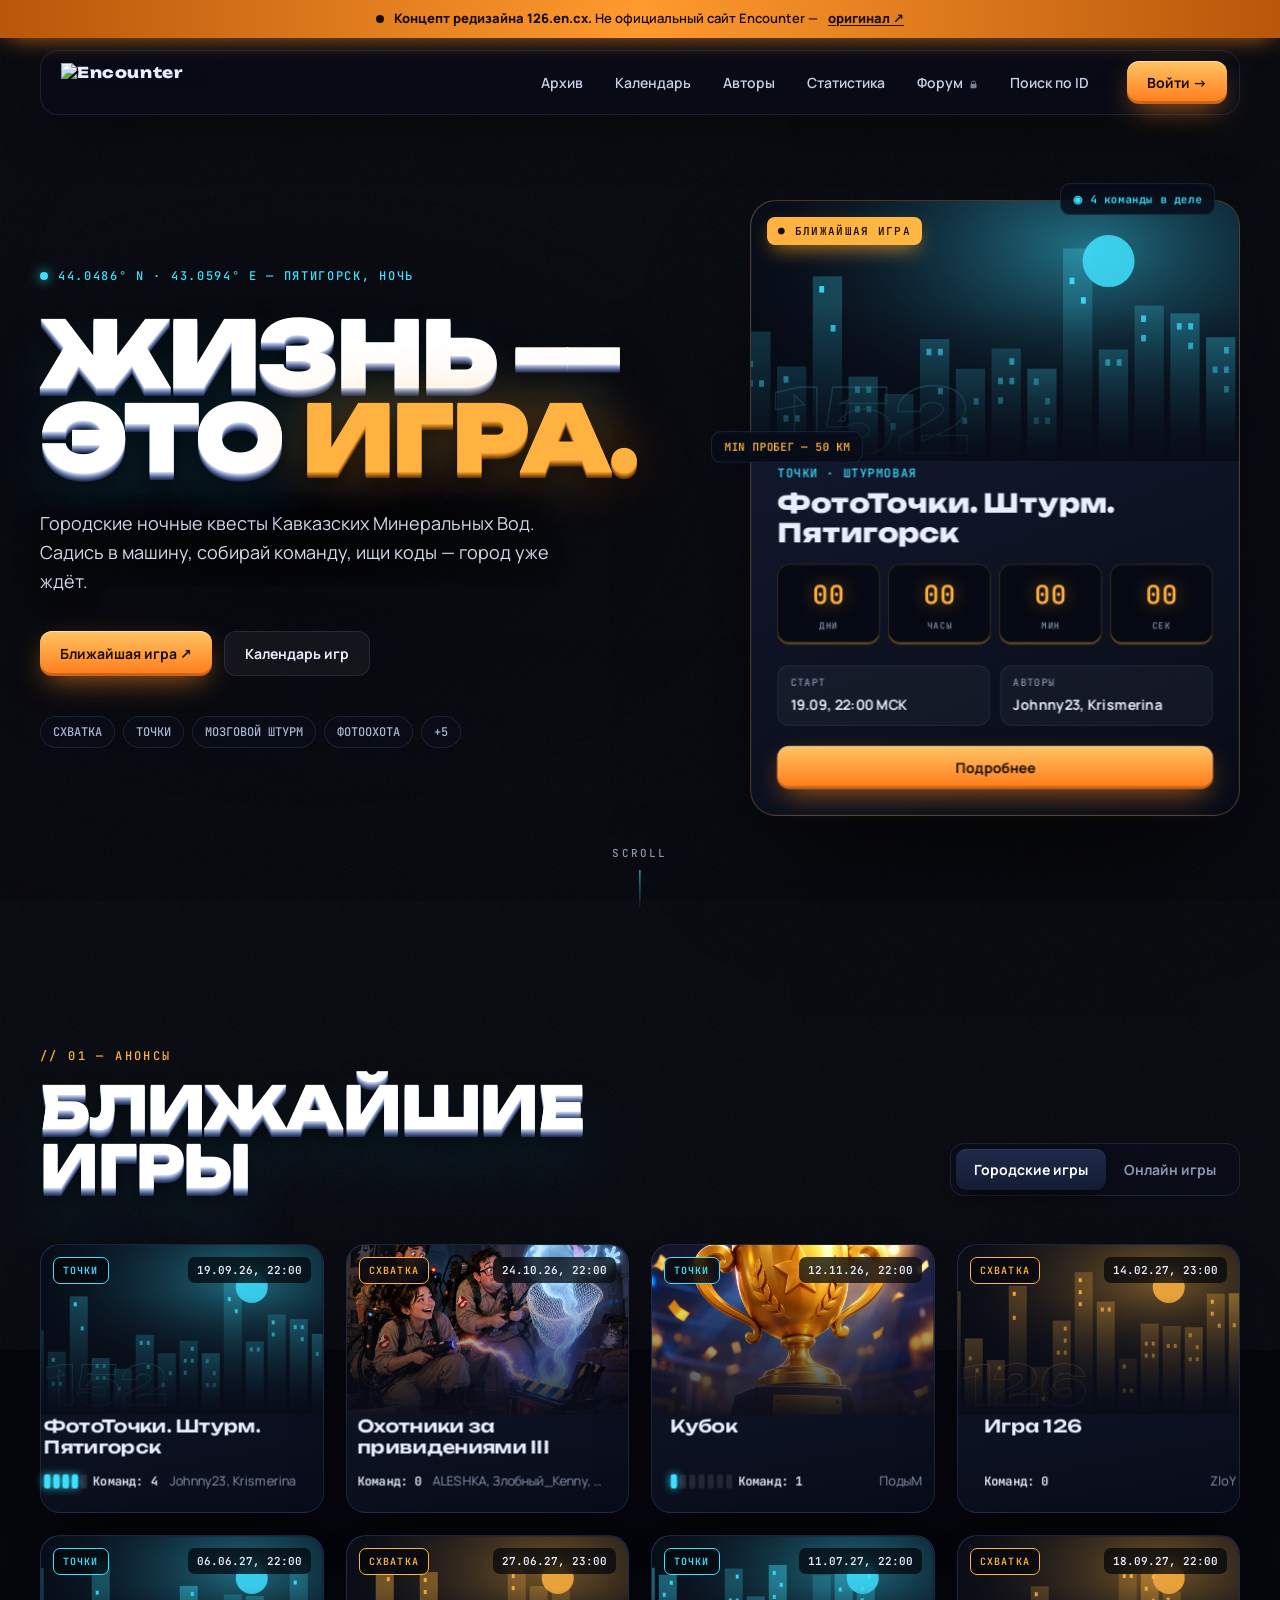
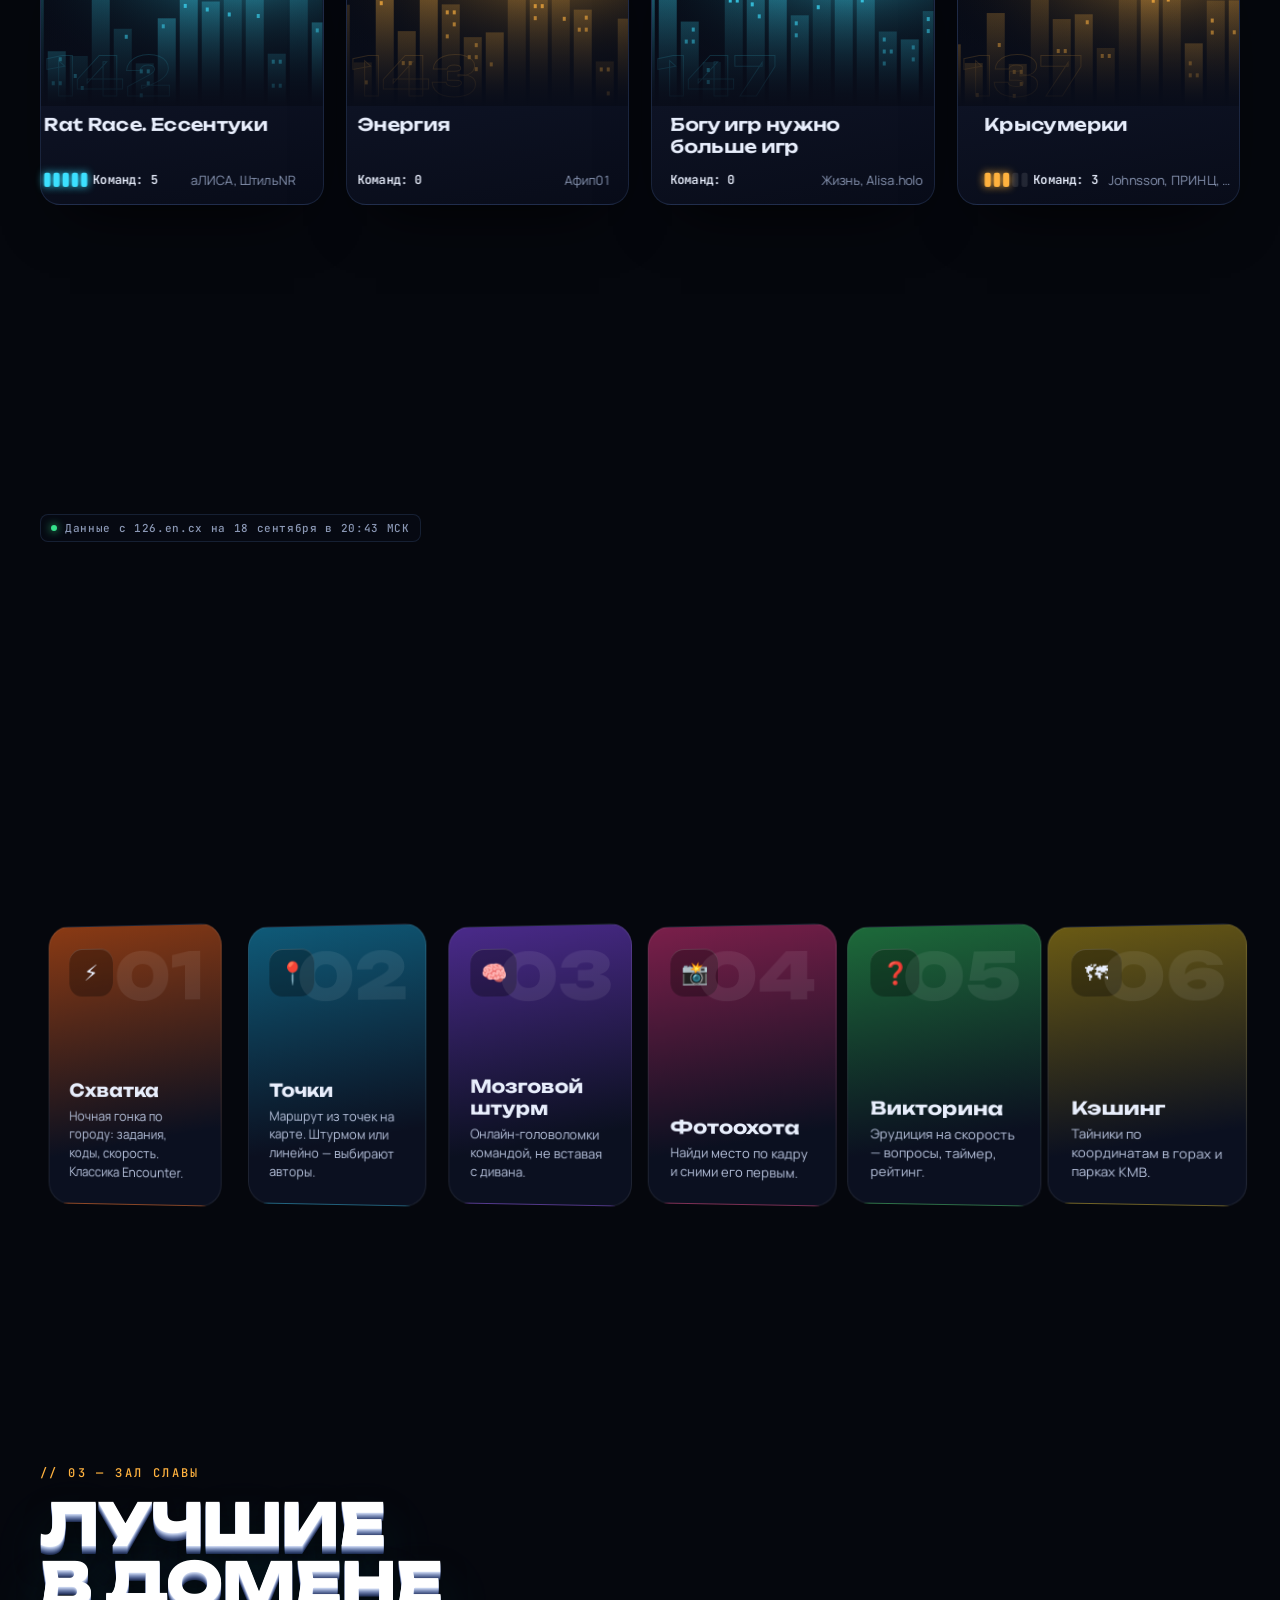
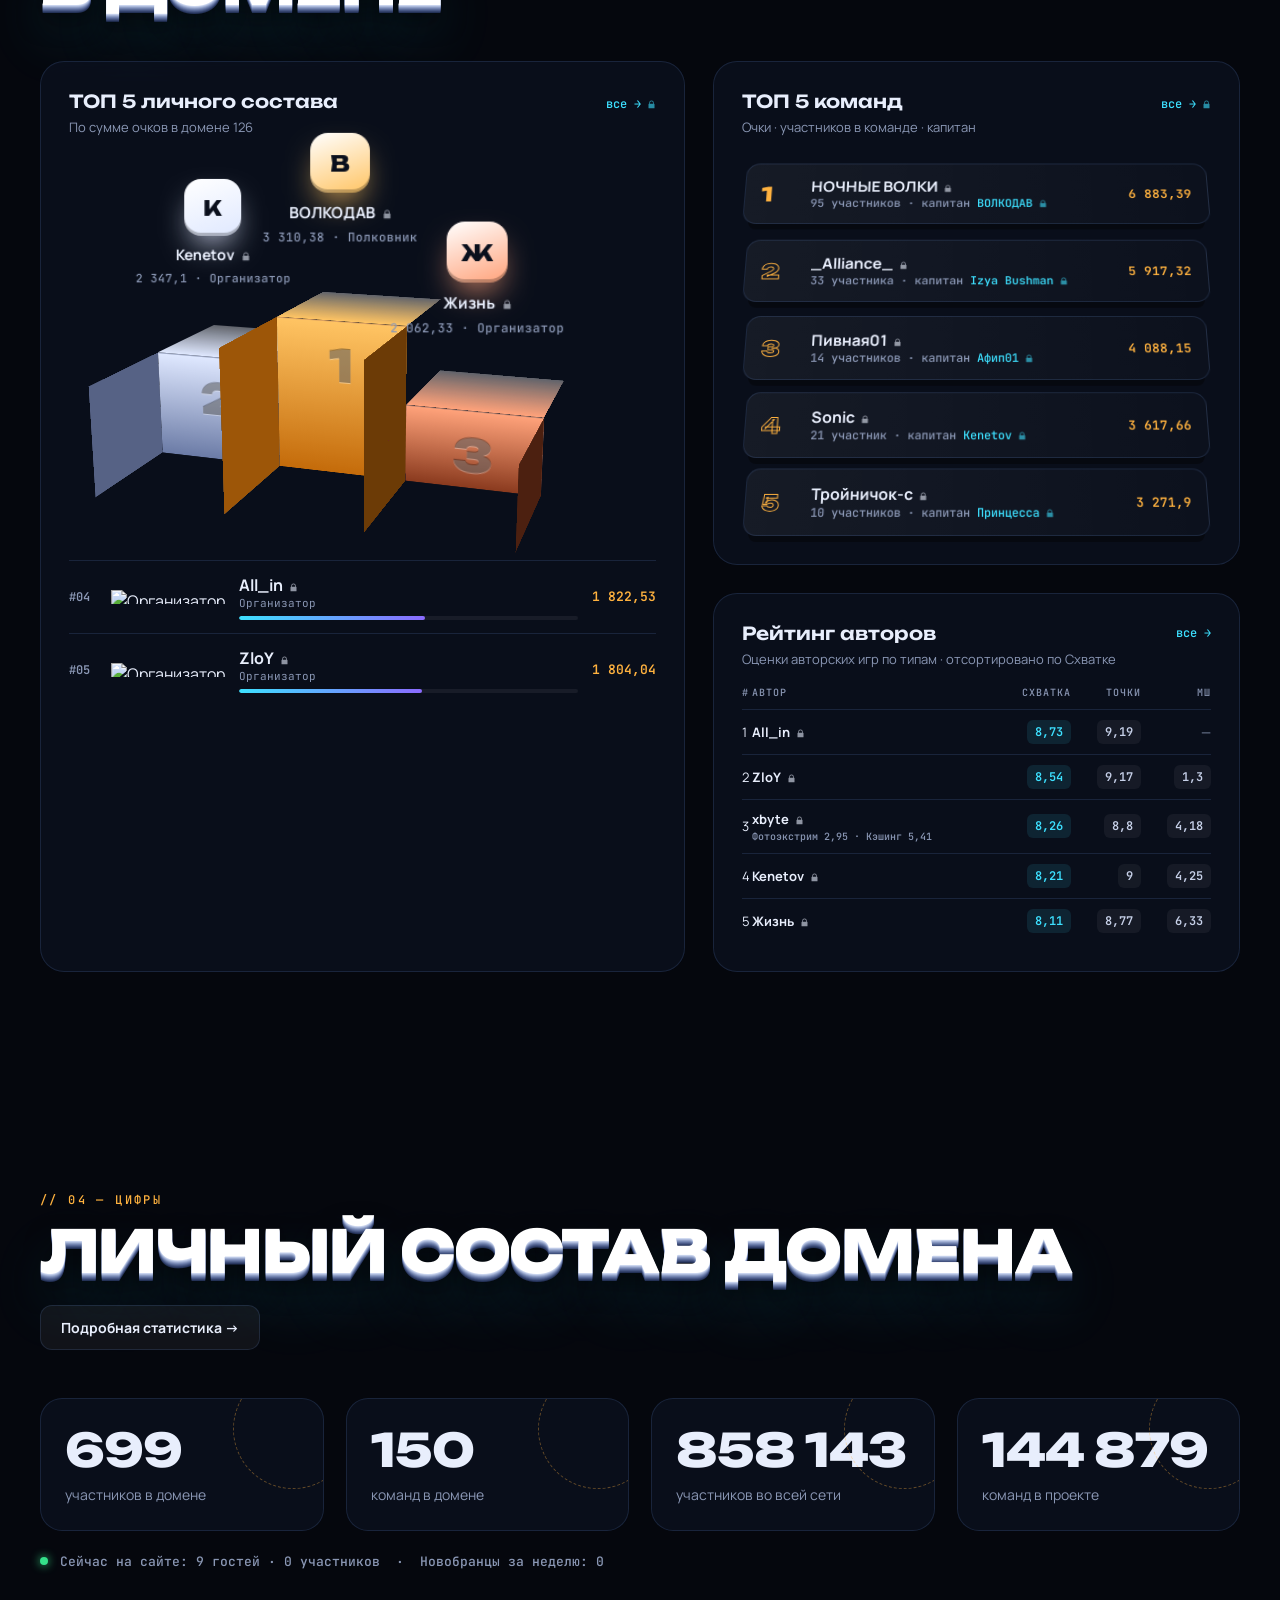
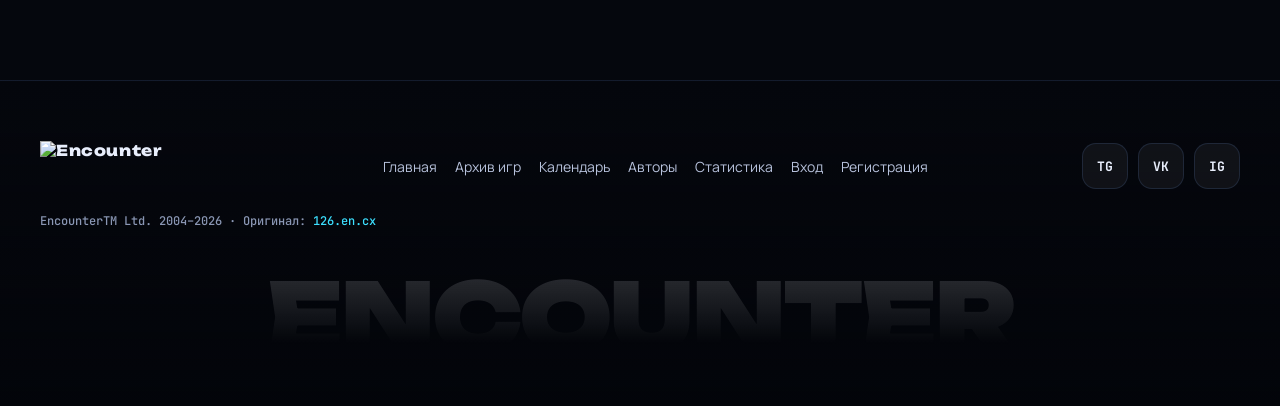
==== index.html @ b550fc5e "Обложка для «Кубок» Co-Authored-By: Claude Opus 5 <noreply@anthropic.com>" ====
<!DOCTYPE html>
<html lang="ru">
<head>
<meta charset="UTF-8">
<meta name="viewport" content="width=device-width, initial-scale=1">
<script>/* свежая версия: если браузер показал устаревшую копию из кэша — перезагрузить новую */(function(V){fetch('version.json?t='+Date.now(),{cache:'no-store'}).then(function(r){return r.json()}).then(function(j){if(j.v&&j.v!==V){var u=new URL(location.href);if(u.searchParams.get('_v')!==j.v){u.searchParams.set('_v',j.v);location.replace(u.href)}}})['catch'](function(){})})('3ff8424-1789804997')</script>
<title>Encounter 126 — КМВ</title>
<link rel="preconnect" href="https://fonts.googleapis.com">
<link rel="preconnect" href="https://fonts.gstatic.com" crossorigin>
<link href="https://fonts.googleapis.com/css2?family=Unbounded:wght@400;600;800;900&family=Manrope:wght@400;500;600;700&family=JetBrains+Mono:wght@400;600&display=swap" rel="stylesheet">
<link rel="stylesheet" href="assets/style.css?v=3ff8424-1789804997">
<link rel="stylesheet" href="assets/pages.css?v=3ff8424-1789804997">
</head>
<body data-page="home">

<main>
  <!-- HERO -->
  <section class="hero">
    <div class="wrap hero-grid">
      <div>
        <div class="coord">44.0486° N · 43.0594° E — ПЯТИГОРСК, НОЧЬ</div>
        <h1><span class="extrude">Жизнь —</span><br><span class="extrude">это</span> <span class="glow">игра.</span></h1>
        <p class="lead">Городские ночные квесты Кавказских Минеральных Вод. Садись в машину, собирай команду, ищи коды — город уже ждёт.</p>
        <div class="hero-cta">
          <a class="btn btn-amber" id="heroPlay" href="#games">Ближайшая игра ↗</a>
          <a class="btn btn-ghost" href="calendar.html">Календарь игр</a>
        </div>
        <div class="chips">
          <span class="chip">СХВАТКА</span><span class="chip">ТОЧКИ</span><span class="chip">МОЗГОВОЙ ШТУРМ</span><span class="chip">ФОТООХОТА</span><span class="chip">+5</span>
        </div>
      </div>
      <div class="stage"><article class="next" id="nextCard"></article></div>
    </div>
    <div class="scroll-hint">SCROLL<i></i></div>
  </section>

  <!-- GAMES -->
  <section id="games">
    <div class="wrap">
      <div class="sec-head rv">
        <div><div class="eyebrow">// 01 — Анонсы</div><h2 class="extrude">Ближайшие<br>игры</h2></div>
        <div class="tabs" id="tabs">
          <button class="on" data-f="city">Городские игры</button>
          <button data-f="online">Онлайн игры</button>
        </div>
      </div>
      <div class="games" id="grid"></div>
      <div id="snapGames"></div>

      <a class="tg rv" href="https://t.me/enkmv">
        <div class="tg-ico"><svg width="26" height="26" viewBox="0 0 24 24" fill="#fff"><path d="M21.9 4.3 18.7 19.4c-.2 1-.9 1.3-1.7.8l-4.8-3.5-2.3 2.2c-.3.3-.5.5-1 .5l.3-4.9 8.9-8c.4-.3-.1-.5-.6-.2l-11 6.9-4.7-1.5c-1-.3-1-1 .2-1.5L20.6 3c.9-.3 1.6.2 1.3 1.3z"/></svg></div>
        <div><h5>Подпишись</h5><p>Следи за анонсами в нашем Telegram-канале · @enkmv</p></div>
        <span class="btn btn-ghost">Подписаться →</span>
      </a>
    </div>
  </section>

  <!-- TYPES -->
  <section style="padding-top:20px">
    <div class="wrap">
      <div class="rv"><div class="eyebrow">// 02 — Форматы</div><h2 class="extrude">Во что играем</h2></div>
      <div class="types rv">
        <a class="type" style="--c:#8a3a14" href="calendar.html?zone=Real"><div class="ic">⚡</div><div class="glyph">01</div><h6>Схватка</h6><p>Ночная гонка по городу: задания, коды, скорость. Классика Encounter.</p></a>
        <a class="type" style="--c:#0f5a78" href="calendar.html?zone=Points"><div class="ic">📍</div><div class="glyph">02</div><h6>Точки</h6><p>Маршрут из точек на карте. Штурмом или линейно — выбирают авторы.</p></a>
        <a class="type" style="--c:#4a2a8a" href="calendar.html?zone=Virtual"><div class="ic">🧠</div><div class="glyph">03</div><h6>Мозговой штурм</h6><p>Онлайн-головоломки командой, не вставая с дивана.</p></a>
        <a class="type" style="--c:#7a1f4a" href="calendar.html?zone=PhotoHunt"><div class="ic">📸</div><div class="glyph">04</div><h6>Фотоохота</h6><p>Найди место по кадру и сними его первым.</p></a>
        <a class="type" style="--c:#1d6a3a" href="calendar.html?zone=Quiz"><div class="ic">❓</div><div class="glyph">05</div><h6>Викторина</h6><p>Эрудиция на скорость — вопросы, таймер, рейтинг.</p></a>
        <a class="type" style="--c:#6a5a14" href="calendar.html?zone=Caching"><div class="ic">🗺</div><div class="glyph">06</div><h6>Кэшинг</h6><p>Тайники по координатам в горах и парках КМВ.</p></a>
      </div>
    </div>
  </section>

  <!-- LEADERS -->
  <section id="leaders">
    <div class="wrap">
      <div class="sec-head rv">
        <div><div class="eyebrow">// 03 — Зал славы</div><h2 class="extrude">Лучшие<br>в домене</h2></div>
      </div>
      <div class="leaders">
        <div class="panel rv">
          <h3>ТОП 5 личного состава <span id="lnkUsers"></span></h3>
          <p class="sub">По сумме очков в домене 126</p>
          <div class="podium-scene" id="podScene"><div class="podium" id="podium"></div></div>
          <ul class="list" id="restPlayers"></ul>
        </div>
        <div style="display:grid;gap:28px;align-content:start">
          <div class="panel rv">
            <h3>ТОП 5 команд <span id="lnkTeams"></span></h3>
            <p class="sub">Очки · участников в команде · капитан</p>
            <div class="teams3d" id="teams"></div>
          </div>
          <div class="panel rv">
            <h3>Рейтинг авторов <a href="authors.html">все →</a></h3>
            <p class="sub">Оценки авторских игр по типам · отсортировано по Схватке</p>
            <table class="authors-t" id="authorsTop"></table>
          </div>
        </div>
      </div>
    </div>
  </section>

  <!-- STATS -->
  <section>
    <div class="wrap">
      <div class="sec-head rv"><div><div class="eyebrow">// 04 — Цифры</div><h2 class="extrude">Личный состав домена</h2></div>
        <a class="btn btn-ghost" href="stats.html">Подробная статистика →</a></div>
      <div class="stats" id="stats"></div>
      <div class="online rv" id="online"></div>
    </div>
  </section>
</main>

<script src="data/home.js?v=3ff8424-1789804997"></script>
<script src="data/games.js?v=3ff8424-1789804997"></script>
<script src="data/authors.js?v=3ff8424-1789804997"></script>
<script src="assets/app.js?v=3ff8424-1789804997"></script>
<script>
const H = window.EN_HOME, G = window.EN_GAMES.games, esc = EN.esc;

/* игры с главной, дополненные данными страницы игры (дата, заявки, обложка) */
const games = H.games.map(g => {
  const d = G[g.id] || {};
  const f = Object.fromEntries((d.fields || []).map(x => [x[0], x[1]]));
  const start = EN.parseEnDate(f['Начало игры']);
  const teamsTxt = f['В игре примут участие'] || f['В игре приняли участие'] || '';
  return Object.assign({}, g, {
    num: d.num, img: d.img, authors: d.authors || [], start,
    teams: (d.accepted || []).length || parseInt(teamsTxt) || 0,
    limit: (f['Играем'] || '').match(/ограничение (\d+)/)?.[1],
    online: g.type === 'Мозговой штурм',
  });
});

/* ---------- ближайшая игра ---------- */
const next = games.find(g => !g.online) || games[0];
const nf = Object.fromEntries((G[next.id]?.fields || []).map(x => [x[0], x[1]]));
document.getElementById('heroPlay').href = `game.html?gid=${next.id}`;
document.getElementById('nextCard').innerHTML = `
  <span class="float-tag ft-1">◉ ${next.teams} ${EN.plural(next.teams, ['команда', 'команды', 'команд'])} в деле</span>
  ${nf['Минимальный пробег'] ? `<span class="float-tag ft-2">MIN ПРОБЕГ — ${esc(nf['Минимальный пробег'])} КМ</span>` : ''}
  <div class="next-img"><span class="badge live">Ближайшая игра</span>${EN.cover(next).replace('loading="lazy"', 'loading="eager" fetchpriority="high"')}</div>
  <div class="next-body">
    <div class="next-type">${esc(next.type)} · ${esc(nf['Последовательность прохождения'] || '')}</div>
    <h3>${esc(next.title)}</h3>
    <div class="countdown" id="cd">${['ДНИ', 'ЧАСЫ', 'МИН', 'СЕК'].map(l => `<div class="cd"><b>00</b><span>${l}</span></div>`).join('')}</div>
    <div class="meta">
      <div><span>Старт</span><b>${next.start ? EN.fmtDate(next.start, { day: '2-digit', month: '2-digit', hour: '2-digit', minute: '2-digit' }) + ' МСК' : ''}</b></div>
      <div><span>Авторы</span><b>${next.authors.map(a => esc(a.name)).join(', ')}</b></div>
    </div>
    <a class="btn btn-amber" href="game.html?gid=${next.id}">Подробнее</a>
  </div>`;
EN.tilt(document.getElementById('nextCard'), 8);
const cdEls = [...document.querySelectorAll('#cd b')];
(function tick() {
  const s = Math.max(0, Math.floor((next.start - Date.now()) / 1000));
  [Math.floor(s / 86400), Math.floor(s % 86400 / 3600), Math.floor(s % 3600 / 60), s % 60]
    .forEach((n, i) => cdEls[i].textContent = String(n).padStart(2, '0'));
  setTimeout(tick, 1000);
})();

/* ---------- сетка анонсов ---------- */
const grid = document.getElementById('grid');
grid.innerHTML = games.map(g => {
  const c = EN.color(g.type), cap = +(g.limit || 5);
  const dots = Array.from({ length: Math.min(cap, 7) }, (_, i) => `<i class="${i < g.teams ? 'f' : ''}"></i>`).join('');
  const date = g.start ? EN.fmtDate(g.start, { day: '2-digit', month: '2-digit', year: '2-digit', hour: '2-digit', minute: '2-digit' }) : '';
  return `<a class="gcard" data-f="${g.online ? 'online' : 'city'}" style="--accent:${c}" href="game.html?gid=${g.id}">
    <div class="thumb"><span class="tag">${esc(g.type)}</span><span class="date">${date}</span>${EN.cover(g)}</div>
    <div class="body"><h4>${esc(g.title)}</h4>
      <div class="row"><span class="teams" title="Команд подано">${g.teams ? `<span class="dots">${dots}</span>` : ''}Команд: ${g.teams}</span>
      <span class="authors">${g.authors.map(a => esc(a.name)).join(', ')}</span></div></div></a>`;
}).join('');
const setTab = f => {
  document.querySelectorAll('#tabs button').forEach(x => x.classList.toggle('on', x.dataset.f === f));
  document.querySelectorAll('.gcard').forEach(c => c.classList.toggle('hide', c.dataset.f !== f));
};
document.getElementById('tabs').addEventListener('click', e => { const b = e.target.closest('button'); if (b) setTab(b.dataset.f); });
setTab('city');
document.querySelectorAll('.gcard').forEach(c => EN.tilt(c, 8, 10));
document.getElementById('snapGames').innerHTML = EN.updated(H.updated);

/* ---------- ТОП игроков: пьедестал + список ---------- */
const P = H.players, lead = parseFloat(P[0].points.replace(/\s/g, '').replace(',', '.'));
const step = (p, cls) => `<div class="step ${cls}"><div class="who">
    <div class="avatar">${esc(p.name[0])}</div><b>${EN.user(p.name, p.id)}</b>
    <span>${esc(p.points)} · ${esc(p.rank || p.rankText || '')}</span></div>
  <div class="face f-left"></div><div class="face f-top"></div><div class="face f-side"></div>
  <div class="face f-front"><span class="num">${p.pos}</span></div></div>`;
document.getElementById('podium').innerHTML = step(P[1], 's2') + step(P[0], 's1') + step(P[2], 's3');
document.getElementById('restPlayers').innerHTML = P.slice(3).map(p => {
  const w = Math.round(parseFloat(p.points.replace(/\s/g, '').replace(',', '.')) / lead * 100);
  return `<li><span class="pos">#${String(p.pos).padStart(2, '0')}</span>
    ${p.rankImg ? `<img src="${p.rankImg}" alt="${esc(p.rank)}" title="${esc(p.rank)}" style="height:14px">` : ''}
    <div class="nm">${EN.user(p.name, p.id)}<small>${esc(p.rank || '')}</small><div class="bar"><i data-w="${w}"></i></div></div>
    <span class="pts">${esc(p.points)}</span></li>`;
}).join('');
document.getElementById('lnkUsers').innerHTML = EN.ext('UserList.aspx', 'все →');
const pod = document.getElementById('podium'), podScene = document.getElementById('podScene');
podScene.addEventListener('pointermove', e => {
  const r = podScene.getBoundingClientRect(), x = (e.clientX - r.left) / r.width - .5;
  pod.style.transform = `rotateX(-14deg) rotateY(${-18 + x * 40}deg)${innerWidth < 760 ? ' scale(.72)' : ''}`;
});
podScene.addEventListener('pointerleave', () => pod.style.transform = '');

/* ---------- ТОП команд ---------- */
document.getElementById('teams').innerHTML = H.teams.map(t => `
  <div class="tslab"><span class="r">${t.pos}</span>
    <div class="nm" style="flex:1;min-width:0"><b>${EN.team(t.name, t.id)}</b>
      <div class="fine">${t.members} ${EN.plural(t.members, ['участник', 'участника', 'участников'])} · капитан ${EN.user(t.captain, t.captainId)}</div></div>
    <span style="font:600 13px var(--mono);color:var(--amber)">${esc(t.points)}</span></div>`).join('');
document.getElementById('lnkTeams').innerHTML = EN.ext('Teams/TeamList.aspx', 'все →');

/* ---------- ТОП-5 авторов ---------- */
const A = window.EN_AUTHORS;
const cell = v => v === '-' ? '<td><span class="na">—</span></td>' : `<td><span class="score dim">${esc(v)}</span></td>`;
document.getElementById('authorsTop').innerHTML =
  '<tr><th>#</th><th>Автор</th><th>Схватка</th><th>Точки</th><th>МШ</th></tr>' +
  A.rows.slice(0, 5).map(r => {
    const extra = r.scores.slice(3).map((v, i) => v !== '-' ? `${EN.byShort(A.heads[i + 3])} ${v}` : '').filter(Boolean).join(' · ');
    return `<tr><td>${r.pos}</td><td><b>${EN.user(r.name, r.id)}</b>${extra ? `<small>${esc(extra)}</small>` : ''}</td>
      <td><span class="score">${esc(r.scores[0])}</span></td>${cell(r.scores[1])}${cell(r.scores[2])}</tr>`;
  }).join('');

/* ---------- цифры ---------- */
const S = H.stats, n = v => +String(v).replace(/\s/g, '');
document.getElementById('stats').innerHTML = [
  [S.domainUsers, 'участников в домене', 8], [S.domainTeams, 'команд в домене', 4],
  [S.projectUsers, 'участников во всей сети', -4], [S.projectTeams, 'команд в проекте', -8],
].map(([v, l, ry]) => `<div class="stat rv" style="--ry:${ry}deg"><div class="ring"></div><b data-n="${n(v)}">0</b><span>${l}</span></div>`).join('');
document.getElementById('online').innerHTML = `<i></i>Сейчас на сайте: ${esc(S.guests)} ${EN.plural(n(S.guests), ['гость', 'гостя', 'гостей'])} · ${esc(S.online)} ${EN.plural(n(S.online), ['участник', 'участника', 'участников'])} &nbsp;·&nbsp; Новобранцы за неделю: ${esc(S.newbies)}`;
</script>
<script type="module" src="assets/scene.js?v=3ff8424-1789804997"></script>
</body>
</html>
---- assets/style.css ----
:root{
  --ink:#05070d;
  --ink-2:#0a0f1c;
  --panel:rgba(14,20,36,.62);
  --line:rgba(120,170,255,.14);
  --text:#e8eefc;
  --muted:#8a97b4;
  --amber:#ffb23f;
  --amber-2:#ff7a1a;
  --cyan:#3de0ff;
  --violet:#8b6bff;
  --pink:#ff4f9a;
  --display:'Unbounded',system-ui,sans-serif;
  --body:'Manrope',system-ui,sans-serif;
  --mono:'JetBrains Mono',ui-monospace,monospace;
}
*{box-sizing:border-box;margin:0;padding:0}
html{scroll-behavior:smooth}
body{background:var(--ink);color:var(--text);font-family:var(--body);overflow-x:hidden;-webkit-font-smoothing:antialiased}
a{color:inherit;text-decoration:none}
img{display:block;max-width:100%}

/* ---------- WebGL layer ---------- */
#scene{position:fixed;inset:0;z-index:0;display:block}
.vignette{position:fixed;inset:0;z-index:1;pointer-events:none;
  background:radial-gradient(120% 90% at 50% 35%,transparent 40%,rgba(3,4,9,.85) 100%)}
.grain{position:fixed;inset:-50%;z-index:2;pointer-events:none;opacity:.07;
  background-image:url("data:image/svg+xml,%3Csvg xmlns='http://www.w3.org/2000/svg' width='160' height='160'%3E%3Cfilter id='n'%3E%3CfeTurbulence type='fractalNoise' baseFrequency='.9' numOctaves='2'/%3E%3C/filter%3E%3Crect width='100%25' height='100%25' filter='url(%23n)'/%3E%3C/svg%3E");
  animation:grain 1s steps(6) infinite}
@keyframes grain{0%{transform:translate(0,0)}33%{transform:translate(-3%,2%)}66%{transform:translate(2%,-3%)}100%{transform:translate(0,0)}}
main,header,footer{position:relative;z-index:3}

/* ---------- Nav ---------- */
.nav{position:fixed;top:16px;left:50%;transform:translateX(-50%);z-index:20;
  width:min(1200px,calc(100% - 32px));display:flex;align-items:center;gap:24px;
  padding:10px 12px 10px 20px;border-radius:18px;
  background:rgba(8,12,24,.55);backdrop-filter:blur(18px) saturate(140%);-webkit-backdrop-filter:blur(18px) saturate(140%);
  border:1px solid var(--line);box-shadow:0 20px 60px -20px rgba(0,0,0,.8)}
.logo{display:flex;align-items:center;gap:10px;font-family:var(--display);font-weight:800;letter-spacing:.04em;font-size:15px}
.logo-cube{width:30px;height:30px;perspective:200px}
.logo-cube i{position:absolute}
.cube{width:30px;height:30px;position:relative;transform-style:preserve-3d;animation:spin 9s linear infinite}
.cube b{position:absolute;inset:0;border:1.5px solid var(--amber);background:rgba(255,178,63,.08);
  display:grid;place-items:center;font:600 9px var(--mono);color:var(--amber)}
.cube b:nth-child(1){transform:translateZ(15px)}
.cube b:nth-child(2){transform:rotateY(90deg) translateZ(15px)}
.cube b:nth-child(3){transform:rotateY(180deg) translateZ(15px)}
.cube b:nth-child(4){transform:rotateY(-90deg) translateZ(15px)}
.cube b:nth-child(5){transform:rotateX(90deg) translateZ(15px)}
.cube b:nth-child(6){transform:rotateX(-90deg) translateZ(15px)}
@keyframes spin{from{transform:rotateX(-22deg) rotateY(0)}to{transform:rotateX(-22deg) rotateY(360deg)}}
.logo small{display:block;font:500 10px var(--mono);color:var(--muted);letter-spacing:.12em}
.nav ul{display:flex;gap:4px;list-style:none;margin-left:auto}
.nav ul a{display:block;padding:9px 14px;border-radius:10px;font-weight:600;font-size:14px;color:#c6d0e8;transition:.2s}
.nav ul a:hover{background:rgba(255,255,255,.06);color:#fff}
.btn{display:inline-flex;align-items:center;gap:10px;padding:12px 20px;border-radius:12px;font-weight:700;font-size:14px;border:0;cursor:pointer;font-family:var(--body);
  transition:transform .2s,box-shadow .2s}
.btn-amber{background:linear-gradient(180deg,#ffc463,var(--amber-2));color:#1a0d00;
  box-shadow:0 1px 0 rgba(255,255,255,.5) inset,0 -3px 0 rgba(0,0,0,.2) inset,0 10px 30px -8px rgba(255,140,30,.7)}
.btn-amber:hover{transform:translateY(-2px);box-shadow:0 1px 0 rgba(255,255,255,.5) inset,0 -3px 0 rgba(0,0,0,.2) inset,0 16px 40px -8px rgba(255,140,30,.9)}
.btn-ghost{background:rgba(255,255,255,.05);color:var(--text);border:1px solid var(--line)}
.btn-ghost:hover{background:rgba(255,255,255,.1);transform:translateY(-2px)}
.burger{display:none}
.locked::after{content:"";display:inline-block;width:9px;height:9px;margin-left:6px;vertical-align:-1px;opacity:.6;background:currentColor;
  -webkit-mask:url("data:image/svg+xml,%3Csvg xmlns='http://www.w3.org/2000/svg' viewBox='0 0 24 24'%3E%3Cpath d='M6 10V7a6 6 0 0 1 12 0v3h1a1 1 0 0 1 1 1v10a1 1 0 0 1-1 1H5a1 1 0 0 1-1-1V11a1 1 0 0 1 1-1zm2 0h8V7a4 4 0 0 0-8 0z'/%3E%3C/svg%3E") center/contain no-repeat;
  mask:url("data:image/svg+xml,%3Csvg xmlns='http://www.w3.org/2000/svg' viewBox='0 0 24 24'%3E%3Cpath d='M6 10V7a6 6 0 0 1 12 0v3h1a1 1 0 0 1 1 1v10a1 1 0 0 1-1 1H5a1 1 0 0 1-1-1V11a1 1 0 0 1 1-1zm2 0h8V7a4 4 0 0 0-8 0z'/%3E%3C/svg%3E") center/contain no-repeat}

/* ---------- Hero ---------- */
.hero{position:relative;min-height:100vh;display:grid;align-items:center;padding:120px 0 80px}
.wrap{width:min(1200px,calc(100% - 32px));margin:0 auto}
.hero-grid{display:grid;grid-template-columns:1.15fr .85fr;gap:48px;align-items:center}
.coord{font:500 12px var(--mono);color:var(--cyan);letter-spacing:.14em;display:flex;align-items:center;gap:10px;margin-bottom:28px}
.coord::before{content:"";width:8px;height:8px;border-radius:50%;background:var(--cyan);box-shadow:0 0 12px var(--cyan);animation:blink 1.6s infinite}
@keyframes blink{50%{opacity:.25}}
h1{font-family:var(--display);font-weight:900;font-size:clamp(44px,7.2vw,104px);line-height:.92;letter-spacing:-.03em;text-transform:uppercase}
.extrude{color:#fff;text-shadow:
  0 1px 0 #c9d4ee,0 2px 0 #aab8da,0 3px 0 #8d9dc4,0 4px 0 #7384b0,0 5px 0 #5c6d9a,0 6px 0 #475784,
  0 7px 0 #34436d,0 8px 0 #243257,0 14px 24px rgba(0,0,0,.6),0 30px 60px rgba(61,224,255,.18)}
.glow{color:var(--amber);text-shadow:
  0 1px 0 #e89a2c,0 2px 0 #d0851f,0 3px 0 #b77016,0 4px 0 #9d5c0f,0 5px 0 #834a0a,0 6px 0 #683806,
  0 12px 22px rgba(0,0,0,.55),0 0 60px rgba(255,160,40,.45)}
.lead{margin-top:28px;max-width:520px;font-size:18px;line-height:1.6;color:#d3dbef;text-shadow:0 2px 12px #05070d,0 0 30px #05070d}
.hero-grid>div:first-child{position:relative}
.hero-grid>div:first-child::before{content:"";position:absolute;inset:-80px -60px -60px -200px;z-index:-1;background:radial-gradient(closest-side,rgba(5,7,13,.8),transparent);pointer-events:none}
.hero-cta{display:flex;gap:12px;margin-top:36px;flex-wrap:wrap}
.chips{display:flex;gap:8px;flex-wrap:wrap;margin-top:40px}
.chip{font:500 12px var(--mono);padding:7px 12px;border-radius:999px;border:1px solid var(--line);color:#a9b6d4;background:rgba(10,15,28,.5);backdrop-filter:blur(6px)}

/* next game — 3D card */
.stage{perspective:1400px}
.next{position:relative;border-radius:26px;transform-style:preserve-3d;transition:transform .15s ease-out;
  background:linear-gradient(160deg,rgba(24,32,58,.9),rgba(8,12,24,.92));
  border:1px solid rgba(255,178,63,.25);
  box-shadow:0 60px 120px -40px rgba(0,0,0,.9),0 0 0 1px rgba(255,255,255,.03) inset}
.next::after{content:"";position:absolute;inset:0;border-radius:inherit;pointer-events:none;
  background:radial-gradient(400px circle at var(--mx,50%) var(--my,0%),rgba(255,255,255,.12),transparent 50%);mix-blend-mode:overlay}
.next-img{position:relative;height:260px;border-radius:25px 25px 0 0;overflow:hidden;transform:translateZ(0);clip-path:inset(0 round 25px 25px 0 0)}
.next-img img{width:100%;height:100%;object-fit:cover;transform:scale(1.08)}
.next-img::after{content:"";position:absolute;inset:0;background:linear-gradient(180deg,transparent 40%,rgba(8,12,24,.95))}
.badge{position:absolute;top:16px;left:16px;z-index:2;font:600 11px var(--mono);letter-spacing:.12em;text-transform:uppercase;
  padding:7px 11px;border-radius:8px;background:var(--amber);color:#1a0d00;box-shadow:0 8px 20px -6px rgba(255,160,40,.8)}
.badge.live::before{content:"● ";animation:blink 1s infinite}
.next-body{padding:4px 26px 26px;transform:translateZ(60px)}
.next-type{font:500 12px var(--mono);color:var(--cyan);letter-spacing:.1em;text-transform:uppercase}
.next h3{font-family:var(--display);font-weight:800;font-size:26px;line-height:1.1;margin:8px 0 18px}
.meta{display:grid;grid-template-columns:1fr 1fr;gap:10px;margin-bottom:20px}
.meta div{padding:10px 12px;border-radius:12px;background:rgba(255,255,255,.04);border:1px solid var(--line)}
.meta span{display:block;font:500 10px var(--mono);color:var(--muted);letter-spacing:.1em;text-transform:uppercase;margin-bottom:4px}
.meta b{font-weight:700;font-size:14px}
.countdown{display:grid;grid-template-columns:repeat(4,1fr);gap:8px;margin-bottom:20px;transform:translateZ(20px)}
.cd{text-align:center;padding:12px 0 10px;border-radius:12px;background:#060a14;border:1px solid rgba(255,178,63,.2);
  box-shadow:0 -2px 0 rgba(255,178,63,.35) inset}
.cd b{display:block;font:600 26px var(--mono);color:var(--amber);text-shadow:0 0 18px rgba(255,160,40,.5)}
.cd span{font:500 9px var(--mono);color:var(--muted);letter-spacing:.14em}
.next .btn{width:100%;justify-content:center}
.float-tag{position:absolute;font:600 11px var(--mono);padding:8px 12px;border-radius:10px;background:rgba(8,12,24,.85);border:1px solid var(--line);backdrop-filter:blur(8px);white-space:nowrap}
.ft-1{top:-18px;right:24px;transform:translateZ(110px);color:var(--cyan)}
.ft-2{top:230px;left:-40px;transform:translateZ(140px);color:var(--amber)}

.scroll-hint{position:absolute;left:50%;bottom:28px;transform:translateX(-50%);font:500 11px var(--mono);color:var(--muted);letter-spacing:.2em;display:flex;flex-direction:column;align-items:center;gap:10px}
.scroll-hint i{width:1px;height:40px;background:linear-gradient(var(--cyan),transparent);animation:drop 2s infinite}
@keyframes drop{0%{transform:scaleY(0);transform-origin:top}50%{transform:scaleY(1);transform-origin:top}51%{transform-origin:bottom}100%{transform:scaleY(0);transform-origin:bottom}}

/* ---------- Sections ---------- */
section{padding:110px 0}
.sec-head{display:flex;align-items:flex-end;justify-content:space-between;gap:24px;margin-bottom:48px;flex-wrap:wrap}
.eyebrow{font:500 12px var(--mono);color:var(--amber);letter-spacing:.2em;text-transform:uppercase;margin-bottom:14px}
h2{font-family:var(--display);font-weight:800;font-size:clamp(32px,4.6vw,60px);line-height:1;letter-spacing:-.02em;text-transform:uppercase}
.tabs{display:flex;padding:5px;border-radius:14px;background:rgba(10,15,28,.7);border:1px solid var(--line);backdrop-filter:blur(10px)}
.tabs button{border:0;background:none;color:var(--muted);font:700 14px var(--body);padding:11px 18px;border-radius:10px;cursor:pointer;transition:.25s}
.tabs button.on{background:linear-gradient(180deg,#1f2a4a,#141c33);color:#fff;box-shadow:0 1px 0 rgba(255,255,255,.08) inset,0 8px 20px -8px rgba(0,0,0,.8)}

/* game cards */
.games{display:grid;grid-template-columns:repeat(4,minmax(0,1fr));gap:22px;perspective:1600px}
.gcard{position:relative;display:flex;flex-direction:column;min-width:0;border-radius:20px;transform-style:preserve-3d;
  transition:transform .2s ease-out,opacity .5s var(--d,0s),translate .5s var(--d,0s);
  background:linear-gradient(170deg,rgba(22,30,54,.88),rgba(9,13,26,.92));border:1px solid var(--line);
  box-shadow:0 30px 60px -30px rgba(0,0,0,.9);opacity:0;translate:0 40px}
.gcard.in{opacity:1;translate:0 0}
.gcard::before{content:"";position:absolute;inset:-1px;border-radius:inherit;padding:1px;pointer-events:none;
  background:linear-gradient(140deg,var(--accent,var(--cyan)),transparent 40%,transparent 60%,var(--accent,var(--cyan)));opacity:0;transition:.3s;
  -webkit-mask:linear-gradient(#000 0 0) content-box,linear-gradient(#000 0 0);-webkit-mask-composite:xor;mask-composite:exclude}
.gcard:hover::before{opacity:1}
.gcard::after{content:"";position:absolute;inset:0;border-radius:inherit;pointer-events:none;opacity:0;transition:opacity .3s;
  background:radial-gradient(300px circle at var(--mx,50%) var(--my,50%),rgba(255,255,255,.1),transparent 50%)}
.gcard:hover::after{opacity:1}
.gcard .thumb{flex:none;height:170px;border-radius:19px 19px 0 0;overflow:hidden;position:relative;transform:translateZ(0);clip-path:inset(0 round 19px 19px 0 0)}
.gcard .thumb img{width:100%;height:100%;object-fit:cover;transition:transform .6s}
.gcard:hover .thumb img{transform:scale(1.08)}
.gcard .thumb::after{content:"";position:absolute;inset:0;background:linear-gradient(180deg,transparent 30%,rgba(9,13,26,.95))}
.gen{position:absolute;inset:0;display:grid;place-items:center;overflow:hidden}
.gen svg{width:100%;height:100%}
.gcard .tag{position:absolute;top:12px;left:12px;z-index:2;font:600 10px var(--mono);letter-spacing:.12em;text-transform:uppercase;padding:6px 9px;border-radius:7px;
  background:rgba(5,7,13,.75);border:1px solid var(--accent);color:var(--accent);backdrop-filter:blur(6px)}
.gcard .date{position:absolute;right:12px;top:12px;z-index:2;font:600 11px var(--mono);padding:6px 9px;border-radius:7px;background:rgba(5,7,13,.75);backdrop-filter:blur(6px)}
.gcard .body{flex:1;display:flex;flex-direction:column;padding:6px 18px 18px;transform:translateZ(40px)}
.gcard h4{font-family:var(--display);font-weight:600;font-size:17px;line-height:1.25;height:2.5em;margin-bottom:14px;
  display:-webkit-box;-webkit-line-clamp:2;-webkit-box-orient:vertical;overflow:hidden;overflow-wrap:anywhere}
.gcard .row{margin-top:auto;display:flex;justify-content:space-between;align-items:center;font-size:12.5px;color:var(--muted);gap:10px;min-width:0}
.gcard .teams{flex:none;display:flex;align-items:center;gap:6px;font:600 12px var(--mono);color:var(--text);white-space:nowrap}
.dots{display:flex;gap:3px}
.dots i{width:6px;height:14px;border-radius:2px;background:rgba(255,255,255,.1)}
.dots i.f{background:var(--accent);box-shadow:0 0 8px var(--accent)}
.authors{flex:1;min-width:0;white-space:nowrap;overflow:hidden;text-overflow:ellipsis;text-align:right}
.hide{display:none!important}

/* tg banner */
.tg{margin-top:28px;display:flex;align-items:center;gap:24px;padding:24px 28px;border-radius:20px;
  background:linear-gradient(100deg,rgba(40,120,255,.2),rgba(61,224,255,.08) 60%,transparent);border:1px solid rgba(61,224,255,.25);position:relative;overflow:hidden}
.tg-ico{width:56px;height:56px;border-radius:16px;display:grid;place-items:center;background:linear-gradient(160deg,#37bbfe,#007dbb);flex-shrink:0;
  box-shadow:0 -3px 0 rgba(0,0,0,.25) inset,0 12px 30px -8px rgba(55,187,254,.7);transform:rotate(-8deg)}
.tg h5{font-family:var(--display);font-size:18px;font-weight:600}
.tg p{color:var(--muted);font-size:14px;margin-top:4px}
.tg .btn{margin-left:auto}

/* ---------- Leaders ---------- */
.leaders{display:grid;grid-template-columns:1.1fr .9fr;gap:28px}
.panel{border-radius:24px;padding:28px;background:var(--panel);border:1px solid var(--line);backdrop-filter:blur(14px)}
.panel h3{font-family:var(--display);font-weight:600;font-size:18px;display:flex;justify-content:space-between;align-items:center;margin-bottom:6px}
.panel h3 a{font:500 12px var(--mono);color:var(--cyan)}
.panel .sub{color:var(--muted);font-size:13px}

.podium-scene{height:400px;padding-bottom:90px;perspective:1100px;display:flex;align-items:flex-end;justify-content:center;margin-top:10px}
.podium{display:flex;align-items:flex-end;gap:0;transform-style:preserve-3d;transform:rotateX(-14deg) rotateY(-18deg);transition:transform .3s ease-out}
.step{position:relative;width:128px;transform-style:preserve-3d}
.step .face{position:absolute;left:0;bottom:0;width:128px}
.step .f-front{height:var(--h);transform:translateZ(64px);
  background:linear-gradient(180deg,var(--c1),var(--c2));display:flex;flex-direction:column;align-items:center;padding-top:14px;
  border-top:1px solid rgba(255,255,255,.35)}
.step .f-top{height:128px;bottom:var(--h);transform-origin:bottom;transform:translateZ(64px) rotateX(90deg);
  background:linear-gradient(180deg,rgba(255,255,255,.35),var(--c1));}
.step .f-side{width:128px;height:var(--h);transform-origin:right;transform:translateZ(64px) rotateY(90deg);background:var(--c2);filter:brightness(.55)}
.step .f-left{width:128px;height:var(--h);transform-origin:left;transform:translateZ(64px) rotateY(-90deg);background:var(--c2);filter:brightness(.8)}
.step{height:var(--h)}
.step .num{font:900 44px var(--display);color:rgba(0,0,0,.35);text-shadow:0 1px 0 rgba(255,255,255,.35)}
.step .who{position:absolute;bottom:calc(var(--h) + 70px);left:50%;transform:translateX(-50%) translateZ(64px) rotateY(18deg) rotateX(14deg);text-align:center;width:170px}
.avatar{width:54px;height:54px;border-radius:16px;margin:0 auto 8px;display:grid;place-items:center;font:800 20px var(--display);color:#0a0f1c;
  box-shadow:0 -3px 0 rgba(0,0,0,.25) inset,0 14px 30px -10px var(--c1);background:linear-gradient(160deg,#fff,var(--c1));animation:bob 3s ease-in-out infinite}
.step:nth-child(1) .avatar{animation-delay:-1s}.step:nth-child(3) .avatar{animation-delay:-2s}
@keyframes bob{50%{transform:translateY(-8px)}}
.who b{display:block;font-weight:700;font-size:14px}
.who span{font:500 11px var(--mono);color:var(--muted)}
.step.s1{--h:150px;--c1:#ffc463;--c2:#c46b0a;z-index:2}
.step.s2{--h:105px;--c1:#dfe8ff;--c2:#6b7ba6}
.step.s3{--h:75px;--c1:#ffa27a;--c2:#8a3a1e}
.list{list-style:none;margin-top:14px}
.list li{display:flex;align-items:center;gap:14px;padding:13px 0;border-top:1px solid var(--line)}
.list .pos{font:600 12px var(--mono);color:var(--muted);width:28px}
.list .nm{font-weight:700;flex:1;min-width:0}
.list .nm small{display:block;font:500 11px var(--mono);color:var(--muted);font-weight:400}
.list .pts{font:600 13px var(--mono);color:var(--amber);text-align:right}
.bar{height:4px;border-radius:2px;background:rgba(255,255,255,.06);margin-top:6px;overflow:hidden}
.bar i{display:block;height:100%;width:0;background:linear-gradient(90deg,var(--cyan),var(--violet));border-radius:inherit;transition:width 1.4s cubic-bezier(.2,.8,.2,1)}

.teams3d{display:flex;flex-direction:column;gap:10px;margin-top:20px;perspective:900px}
.tslab{display:flex;align-items:center;gap:14px;padding:14px 16px;border-radius:14px;background:linear-gradient(90deg,rgba(255,255,255,.05),rgba(255,255,255,.01));
  border:1px solid var(--line);transform:rotateX(18deg) translateZ(0);transform-origin:bottom;transition:transform .35s,background .35s;box-shadow:0 12px 0 -6px rgba(0,0,0,.4)}
.tslab:hover{transform:rotateX(0) translateZ(30px);background:linear-gradient(90deg,rgba(255,178,63,.14),rgba(255,255,255,.02))}
.tslab .r{font:800 22px var(--display);width:36px;color:transparent;-webkit-text-stroke:1px var(--amber)}
.tslab:first-child .r{color:var(--amber);-webkit-text-stroke:0}

.authors-t{width:100%;border-collapse:collapse;margin-top:18px;font-size:13px}
.authors-t th{font:500 10px var(--mono);color:var(--muted);letter-spacing:.1em;text-transform:uppercase;text-align:left;padding:0 0 10px}
.authors-t td{padding:10px 0;border-top:1px solid var(--line)}
.authors-t td:last-child,.authors-t th:last-child{text-align:right}
.authors-t td small{display:block;font:500 10px var(--mono);color:var(--muted);margin-top:2px}
.authors-t td:nth-child(n+3),.authors-t th:nth-child(n+3){text-align:right;padding-left:8px}
.score.dim{background:rgba(255,255,255,.05);color:#c6d0e8}
.na{color:var(--muted)}
.score{display:inline-block;font:600 12px var(--mono);padding:4px 8px;border-radius:6px;background:rgba(61,224,255,.1);color:var(--cyan)}

/* ---------- Stats ---------- */
.stats{display:grid;grid-template-columns:repeat(4,1fr);gap:22px;perspective:1200px}
.stat{position:relative;padding:28px 24px 26px;border-radius:22px;background:var(--panel);border:1px solid var(--line);backdrop-filter:blur(12px);
  transform:rotateY(var(--ry,0deg)) rotateX(6deg);transition:transform .4s;overflow:hidden}
.stat:hover{transform:rotateY(0) rotateX(0) translateZ(20px)}
.stat b{display:block;font:800 clamp(30px,3.6vw,46px) var(--display);letter-spacing:-.02em;line-height:1}
.stat span{display:block;margin-top:12px;color:var(--muted);font-size:14px}
.stat .ring{position:absolute;right:-30px;top:-30px;width:120px;height:120px;border-radius:50%;border:1px dashed rgba(255,178,63,.35);animation:rot 20s linear infinite}
.stat .ring::after{content:"";position:absolute;top:10px;left:50%;width:8px;height:8px;border-radius:50%;background:var(--amber);box-shadow:0 0 12px var(--amber)}
@keyframes rot{to{transform:rotate(360deg)}}
.online{margin-top:22px;display:flex;align-items:center;gap:12px;font:500 13px var(--mono);color:var(--muted)}
.online i{width:8px;height:8px;border-radius:50%;background:#35e08a;box-shadow:0 0 10px #35e08a;animation:blink 1.4s infinite}

/* ---------- Game types ---------- */
.types{display:grid;grid-template-columns:repeat(6,1fr);gap:14px;padding:30px 0 40px;perspective:1000px}

.type{min-width:0;height:280px;border-radius:22px;padding:22px;position:relative;overflow:hidden;
  background:linear-gradient(170deg,var(--c),#0b1020 75%);border:1px solid rgba(255,255,255,.08);transition:transform .4s;display:flex;flex-direction:column;justify-content:flex-end;
  transform:rotateY(-8deg)}
.type:hover{transform:rotateY(0) translateY(-10px) translateZ(20px)}
.type .glyph{position:absolute;top:18px;right:18px;font:900 64px var(--display);color:rgba(255,255,255,.08);line-height:1}
.type .ic{position:absolute;top:22px;left:22px;width:48px;height:48px;border-radius:14px;background:rgba(0,0,0,.3);display:grid;place-items:center;font-size:22px;
  box-shadow:0 1px 0 rgba(255,255,255,.15) inset}
.type h6{font:700 18px var(--display)}
.type p{font-size:13px;color:#b7c2dc;margin-top:6px;line-height:1.45}

/* ---------- Footer ---------- */
footer{padding:60px 0 50px;border-top:1px solid var(--line);background:linear-gradient(180deg,transparent,rgba(3,5,10,.9))}
.foot{display:flex;justify-content:space-between;align-items:center;gap:24px;flex-wrap:wrap}
.socials{display:flex;gap:10px}
.soc{width:46px;height:46px;border-radius:14px;display:grid;place-items:center;background:rgba(255,255,255,.05);border:1px solid var(--line);transition:.25s;font:700 13px var(--mono)}
.soc:hover{transform:translateY(-4px) rotate(-6deg);background:rgba(255,178,63,.15);border-color:var(--amber);color:var(--amber)}
.fine{font:500 12px var(--mono);color:var(--muted)}
footer .wrap{container-type:inline-size}
.big-word{font:900 10vw var(--display);font-size:8cqw;text-transform:uppercase;letter-spacing:-.04em;line-height:.8;margin-top:50px;text-align:center;
  background:linear-gradient(180deg,rgba(255,255,255,.14),transparent 85%);-webkit-background-clip:text;background-clip:text;color:transparent;user-select:none;white-space:nowrap;overflow:hidden}

/* reveal */
.rv{opacity:0;transform:translateY(40px);transition:opacity .9s,transform .9s cubic-bezier(.2,.8,.2,1)}
.rv.in{opacity:1;transform:none}

/* ---------- Responsive ---------- */
@media (max-width:1080px){
  .games{grid-template-columns:repeat(2,1fr)}
  .hero-grid{grid-template-columns:1fr}
  .leaders{grid-template-columns:1fr}
  .stats{grid-template-columns:repeat(2,1fr)}
  .ft-2{left:10px}
  .scroll-hint{display:none}
  .types{grid-template-columns:repeat(3,1fr)}
}
@media (max-width:760px){
  .nav{flex-wrap:wrap}
  .nav ul,.nav>.btn-amber{display:none}
  .nav.open ul{display:flex;flex-direction:column;order:3;width:100%;margin:6px 0 4px;padding-top:8px;border-top:1px solid var(--line)}
  .nav.open ul a{padding:13px 12px;font-size:16px}
  .nav.open>.btn-amber{display:flex;order:4;width:100%;justify-content:center;margin-bottom:4px}
  .burger{display:grid;margin-left:auto;width:42px;height:42px;border-radius:12px;place-items:center;background:rgba(255,255,255,.06);border:1px solid var(--line);color:#fff;font-size:18px}
  .games{grid-template-columns:1fr}
  .types{grid-template-columns:1fr 1fr}
  .type{height:230px;padding:16px}
  .type .glyph{font-size:44px}
  .stats{grid-template-columns:1fr 1fr;gap:12px}
  .stat{padding:20px 16px}
  section{padding:80px 0}
  .tg{flex-wrap:wrap}
  .tg .btn{margin-left:0;width:100%;justify-content:center}
  .podium{transform:rotateX(-12deg) rotateY(-14deg) scale(.72)}
  .podium-scene{height:320px;padding-bottom:60px}
  .float-tag{display:none}
  .hero{padding-top:110px}
  .meta{grid-template-columns:1fr}
}
@media (prefers-reduced-motion:reduce){
  *,*::before,*::after{animation:none!important;transition:none!important}
  .rv,.gcard{opacity:1;transform:none;translate:none}
}
---- assets/pages.css ----
/* =================================================================
   Внутренние страницы (подключается после style.css)
   ================================================================= */
body[data-scene="lite"] .vignette{background:radial-gradient(120% 90% at 50% 20%,rgba(5,7,13,.35) 20%,rgba(3,4,9,.92) 100%)}
.nav ul a.on{background:rgba(255,178,63,.12);color:var(--amber)}
.nav ul a{white-space:nowrap}
@media (max-width:1180px){.nav ul a{padding:9px 10px;font-size:13px}.nav{gap:14px}}
@media (max-width:980px) and (min-width:761px){.nav ul li:nth-child(n+5){display:none}}

.page{padding:140px 0 60px}
.page-head{margin-bottom:40px}
.crumbs{font:500 12px var(--mono);color:var(--muted);letter-spacing:.08em;margin-bottom:18px;display:flex;gap:8px;flex-wrap:wrap}
.crumbs a{color:var(--cyan)}
.crumbs a:hover{text-decoration:underline}
.page-title{font-family:var(--display);font-weight:900;font-size:clamp(34px,6vw,78px);line-height:.95;letter-spacing:-.03em;text-transform:uppercase;overflow-wrap:anywhere}
.page-sub{margin-top:18px;color:#b7c2dc;font-size:17px;line-height:1.6;max-width:720px}
.snap{display:inline-flex;align-items:center;gap:8px;margin-top:18px;font:500 11px var(--mono);color:var(--muted);letter-spacing:.06em;
  padding:6px 10px;border-radius:8px;border:1px solid var(--line);background:rgba(8,12,24,.5)}
.snap::before{content:"";width:6px;height:6px;border-radius:50%;background:#35e08a;box-shadow:0 0 8px #35e08a}
a.link{color:var(--cyan)}
a.link:hover,.desc a:hover,.tbl a:hover,.kv a:hover{text-decoration:underline}

/* фильтры-пилюли */
.filters{display:flex;flex-wrap:wrap;gap:8px;align-items:center}
.pill{border:1px solid var(--line);background:rgba(10,15,28,.6);color:#c6d0e8;font:600 13px var(--body);padding:9px 14px;border-radius:999px;cursor:pointer;
  transition:.2s;display:inline-flex;align-items:center;gap:8px;backdrop-filter:blur(8px)}
.pill:hover{border-color:rgba(255,255,255,.25);color:#fff}
.pill.on{background:var(--pc,var(--amber));border-color:transparent;color:#120a00;box-shadow:0 8px 24px -10px var(--pc,var(--amber))}
.pill .n{font:600 11px var(--mono);opacity:.75}
.toolbar{display:flex;flex-direction:column;gap:14px;padding:18px;border-radius:20px;background:var(--panel);border:1px solid var(--line);backdrop-filter:blur(14px);margin-bottom:26px}
.toolbar .row{display:flex;flex-wrap:wrap;gap:10px;align-items:center;justify-content:space-between}
.lbl{font:500 11px var(--mono);color:var(--muted);letter-spacing:.12em;text-transform:uppercase;margin-right:4px}
.select,.input{appearance:none;-webkit-appearance:none;background-color:rgba(5,8,16,.8);border:1px solid var(--line);color:var(--text);font:600 13px var(--body);padding:10px 14px;border-radius:12px;min-width:180px}
.select{padding-right:34px;background-image:linear-gradient(45deg,transparent 50%,var(--muted) 50%),linear-gradient(135deg,var(--muted) 50%,transparent 50%);
  background-position:calc(100% - 18px) 50%,calc(100% - 13px) 50%;background-size:5px 5px;background-repeat:no-repeat}
.select option{background:#0a0f1c}
.input:focus,.select:focus{outline:2px solid rgba(61,224,255,.4);outline-offset:1px}

/* таблицы */
.tbl-wrap{border-radius:22px;background:var(--panel);border:1px solid var(--line);backdrop-filter:blur(14px);overflow:auto}
.tbl{width:100%;border-collapse:collapse;font-size:14px;min-width:640px}
.tbl th{position:sticky;top:0;background:rgba(10,14,26,.96);font:500 10.5px var(--mono);color:var(--muted);letter-spacing:.1em;text-transform:uppercase;text-align:left;padding:14px 16px;white-space:nowrap;z-index:1}
.tbl td{padding:13px 16px;border-top:1px solid var(--line);vertical-align:middle}
.tbl tr:hover td{background:rgba(255,255,255,.025)}
.tbl .mono{font:600 12.5px var(--mono)}
.tbl .r{text-align:right}
.tbl .c{text-align:center}
.tbl .muted{color:var(--muted)}
.tbl a{color:#dfe7fb}
.tbl .t-title{font-weight:700;color:#fff}
.tbl .gold{color:var(--amber)}
.tag-t{display:inline-block;font:600 10px var(--mono);letter-spacing:.1em;padding:4px 7px;border-radius:6px;border:1px solid var(--tc);color:var(--tc);white-space:nowrap}
.here{display:inline-block;font:600 10px var(--mono);padding:3px 6px;border-radius:5px;background:var(--amber);color:#1a0d00;margin-left:6px;vertical-align:1px}
.empty{padding:60px 20px;text-align:center;color:var(--muted)}
.empty b{display:block;font:700 20px var(--display);color:#fff;margin-bottom:8px}

/* пагинация */
.pager{display:flex;flex-wrap:wrap;gap:6px;justify-content:center;margin-top:28px}
.pager a,.pager span{min-width:42px;height:42px;padding:0 12px;display:grid;place-items:center;border-radius:12px;border:1px solid var(--line);background:rgba(10,15,28,.6);font:600 13px var(--mono)}
.pager a:hover{border-color:var(--amber);color:var(--amber)}
.pager .on{background:var(--amber);color:#1a0d00;border-color:transparent}
.pager .dots{border:0;background:none;min-width:20px}

/* архив: карточки-плиты */
.arch{display:grid;grid-template-columns:repeat(2,1fr);gap:20px;perspective:1600px}
.acard{display:grid;grid-template-columns:200px 1fr;border-radius:22px;overflow:hidden;background:linear-gradient(170deg,rgba(22,30,54,.88),rgba(9,13,26,.92));
  border:1px solid var(--line);transform-style:preserve-3d;transition:transform .2s ease-out;position:relative}
.acard .thumb{position:relative;min-height:100%;overflow:hidden}
.acard .thumb img,.acard .thumb .gen{width:100%;height:100%;object-fit:cover;position:absolute;inset:0}
.acard .thumb::after{content:"";position:absolute;inset:0;background:linear-gradient(90deg,transparent 40%,rgba(9,13,26,.95))}
.acard .body{padding:20px 22px;display:flex;flex-direction:column;gap:12px;min-width:0}
.acard h4{font:600 18px/1.2 var(--display)}
.acard .top{display:flex;gap:8px;align-items:center;flex-wrap:wrap;font:500 12px var(--mono);color:var(--muted)}
.win{display:flex;align-items:center;gap:10px;padding:10px 12px;border-radius:12px;background:rgba(255,178,63,.08);border:1px solid rgba(255,178,63,.2)}
.win .cup{font-size:18px}
.win small{display:block;font:500 10px var(--mono);color:var(--muted);letter-spacing:.1em;text-transform:uppercase}
.win b{font-weight:700}
.nums{display:grid;grid-template-columns:repeat(4,1fr);gap:8px}
.nums div{padding:8px 10px;border-radius:10px;background:rgba(255,255,255,.035);border:1px solid var(--line);min-width:0}
.nums span{display:block;font:500 9.5px var(--mono);color:var(--muted);letter-spacing:.06em;text-transform:uppercase}
.nums b{font:600 14px var(--mono)}
.acard .by{font-size:13px;color:var(--muted)}
.acard .by a{color:#c6d0e8}

/* страница игры */
.g-hero{display:grid;grid-template-columns:1.1fr .9fr;gap:36px;align-items:start}
.g-cover{border-radius:26px;overflow:hidden;position:relative;border:1px solid var(--line);box-shadow:0 60px 120px -40px rgba(0,0,0,.9);transform-style:preserve-3d;transition:transform .15s ease-out;aspect-ratio:4/3;background:#070b16}
.g-cover img,.g-cover .gen{position:absolute;inset:0;width:100%;height:100%;object-fit:cover}
.g-cover::after{content:"";position:absolute;inset:0;background:radial-gradient(400px circle at var(--mx,50%) var(--my,0%),rgba(255,255,255,.12),transparent 50%);mix-blend-mode:overlay;pointer-events:none}
.g-side{display:flex;flex-direction:column;gap:18px}
.status{display:inline-flex;align-items:center;gap:8px;font:600 11px var(--mono);letter-spacing:.12em;text-transform:uppercase;padding:7px 11px;border-radius:8px;width:max-content}
.status.soon{background:var(--amber);color:#1a0d00}
.status.live{background:#35e08a;color:#02140a}
.status.done{background:rgba(255,255,255,.08);color:#c6d0e8;border:1px solid var(--line)}
.kv{display:grid;grid-template-columns:minmax(120px,42%) 1fr;border-radius:20px;background:var(--panel);border:1px solid var(--line);backdrop-filter:blur(14px);overflow:hidden}
.kv dt,.kv dd{padding:11px 16px;border-top:1px solid var(--line);font-size:14px}
.kv dt{color:var(--muted);font-size:13px}
.kv dd{font-weight:600}
.kv dt:first-of-type,.kv dd:first-of-type{border-top:0}
.kv dd a{color:var(--cyan)}
.actions{display:flex;gap:10px;flex-wrap:wrap}
.actions .btn{flex:1;justify-content:center;min-width:160px}
.chips-l{display:flex;flex-wrap:wrap;gap:8px}
.chips-l a,.chips-l span{padding:8px 12px;border-radius:10px;background:rgba(255,255,255,.04);border:1px solid var(--line);font-weight:600;font-size:13px}
.chips-l a:hover{border-color:var(--cyan);color:var(--cyan)}
.blk{margin-top:44px}
.blk>h3{font:800 clamp(22px,3vw,32px) var(--display);text-transform:uppercase;margin-bottom:18px}

.gtabs{display:grid;grid-template-columns:230px 1fr;border-radius:24px;background:var(--panel);border:1px solid var(--line);backdrop-filter:blur(14px);overflow:hidden}
.gtabs nav{display:flex;flex-direction:column;border-right:1px solid var(--line);padding:18px 0}
.gtabs nav button{display:flex;align-items:center;gap:12px;background:none;border:0;color:#c6d0e8;font:600 15px var(--body);padding:14px 24px;cursor:pointer;text-align:left;position:relative;transition:.2s}
.gtabs nav button img{width:22px;height:22px}
.gtabs nav button::after{content:"";position:absolute;right:-1px;top:0;bottom:0;width:2px;background:var(--amber);opacity:0;transition:.2s}
.gtabs nav button:hover{background:rgba(255,255,255,.03)}
.gtabs nav button.on{background:rgba(255,178,63,.08);color:#fff}
.gtabs nav button.on::after{opacity:1}
.gtabs .pane{padding:28px 34px;display:none;min-width:0}
.gtabs .pane.on{display:block;animation:fadeUp .4s}
.solo{padding:28px 34px;border-radius:24px;background:var(--panel);border:1px solid var(--line);backdrop-filter:blur(14px)}
@keyframes fadeUp{from{opacity:0;transform:translateY(10px)}}
.desc{font-size:16px;line-height:1.65;color:#d3dbef;overflow-wrap:anywhere}
.desc p{margin:0 0 12px}
.desc ul,.desc ol{margin:6px 0 16px 20px}
.desc li{margin:4px 0}
.desc li::marker{color:var(--amber)}
.desc strong,.desc b{color:#fff}
.desc h1,.desc h2,.desc h3,.desc h4{font:700 20px/1.3 var(--display);margin:18px 0 10px;color:var(--amber)}
.desc img{max-width:100%;height:auto;border-radius:14px;margin:10px 0;display:inline-block}
.desc a img{display:inline;width:22px;height:22px;margin:0 6px -5px 0;border-radius:4px}
.desc a{color:var(--cyan)}
.desc table{border-collapse:collapse;margin:10px 0}
.desc td,.desc th{border:1px solid var(--line);padding:6px 10px}

.top10 .place{font:800 18px var(--display);color:transparent;-webkit-text-stroke:1px var(--amber)}
.top10 tr:nth-child(2) .place{color:var(--amber);-webkit-text-stroke:0}

/* авторы */
.aut-grid{display:grid;grid-template-columns:repeat(3,1fr);gap:16px;margin-bottom:30px;perspective:1200px}
.acard3{padding:22px;border-radius:22px;background:var(--panel);border:1px solid var(--line);backdrop-filter:blur(14px);position:relative;overflow:hidden;transition:transform .3s}
.acard3:hover{transform:translateY(-6px) rotateX(4deg)}
.acard3 .big{position:absolute;right:14px;top:6px;font:900 72px var(--display);color:transparent;-webkit-text-stroke:1px rgba(255,178,63,.35)}
.acard3 h4{font:700 20px var(--display);margin:34px 0 14px}
.acard3 .row{display:flex;justify-content:space-between;align-items:center;font-size:13px;color:var(--muted);margin-top:8px}
.sc{display:inline-flex;min-width:46px;justify-content:center;font:600 12px var(--mono);padding:5px 8px;border-radius:7px;background:rgba(255,255,255,.04);color:#c6d0e8}
.sc.hi{background:rgba(61,224,255,.12);color:var(--cyan)}
.sc.top{background:rgba(255,178,63,.16);color:var(--amber)}
.sc.na{background:none;color:#3c4760}
.hbar{height:6px;border-radius:3px;background:rgba(255,255,255,.06);overflow:hidden;margin-top:6px}
.hbar i{display:block;height:100%;background:var(--tc,var(--cyan));border-radius:inherit}
th.sort{cursor:pointer;user-select:none}
th.sort:hover{color:#fff}
th.sort.on{color:var(--amber)}
th.sort.on::after{content:" ▼"}

/* статистика */
.sgrid{display:grid;grid-template-columns:repeat(3,1fr);gap:20px}
.sgrid .stat{transform:none}
.sgrid .stat small{display:block;margin-top:6px;font:500 12px var(--mono);color:var(--muted)}
.feed{list-style:none}
.feed li{display:grid;grid-template-columns:auto 1fr auto;gap:14px;align-items:center;padding:12px 0;border-top:1px solid var(--line)}
.feed .ava{width:36px;height:36px;border-radius:11px;display:grid;place-items:center;font:800 14px var(--display);color:#0a0f1c;background:linear-gradient(160deg,#fff,var(--cyan))}
.feed .ava.me{background:linear-gradient(160deg,#fff,var(--amber))}
.feed b{display:block;overflow-wrap:anywhere}
.feed small{font:500 11px var(--mono);color:var(--muted)}

/* вход / регистрация */
.auth{min-height:100vh;display:grid;place-items:center;padding:130px 16px 60px}
.auth-card{width:min(480px,100%);padding:34px;border-radius:28px;background:linear-gradient(160deg,rgba(24,32,58,.92),rgba(8,12,24,.95));border:1px solid rgba(255,178,63,.22);
  box-shadow:0 60px 120px -40px rgba(0,0,0,.9);transform-style:preserve-3d;transition:transform .15s ease-out;position:relative}
.auth-card::after{content:"";position:absolute;inset:0;border-radius:inherit;pointer-events:none;background:radial-gradient(420px circle at var(--mx,50%) var(--my,0%),rgba(255,255,255,.1),transparent 50%)}
.auth-card>*{position:relative;z-index:1}
.auth-card h1{font:900 32px/1 var(--display);text-transform:uppercase;margin-bottom:8px}
.auth-card .page-sub{font-size:14px;margin:0 0 24px}
.steps{list-style:none;counter-reset:s;margin:0 0 22px}
.steps li{counter-increment:s;display:grid;grid-template-columns:34px 1fr;gap:12px;align-items:start;padding:10px 0;border-top:1px solid var(--line);font-size:14px;line-height:1.5;color:#c6d0e8}
.steps li::before{content:counter(s);width:28px;height:28px;border-radius:9px;display:grid;place-items:center;font:700 13px var(--mono);background:rgba(255,178,63,.14);color:var(--amber)}
.steps b{color:#fff}
.seg{display:grid;grid-template-columns:1fr 1fr;padding:4px;border-radius:12px;background:rgba(5,8,16,.8);border:1px solid var(--line);margin-bottom:16px}
.seg label{text-align:center;padding:9px;border-radius:9px;font-weight:700;font-size:13px;cursor:pointer;color:var(--muted)}
.seg input{position:absolute;opacity:0;pointer-events:none}
.seg input:checked+label{background:linear-gradient(180deg,#1f2a4a,#141c33);color:#fff}
.seg input:focus-visible+label{outline:2px solid var(--cyan)}
.auth-card .btn{width:100%;justify-content:center}
.or{display:flex;align-items:center;gap:12px;margin:16px 0;font:500 11px var(--mono);color:var(--muted)}
.or::before,.or::after{content:"";flex:1;height:1px;background:var(--line)}
.btn-vk{background:#0077ff;color:#fff;box-shadow:0 10px 30px -10px rgba(0,119,255,.8)}
.btn-vk:hover{transform:translateY(-2px)}
.auth-links{display:flex;justify-content:space-between;gap:10px;margin-top:20px;font-size:14px;flex-wrap:wrap}
.auth-links a{color:var(--cyan)}
.note{margin-top:20px;padding:12px 14px;border-radius:12px;background:rgba(61,224,255,.06);border:1px solid rgba(61,224,255,.2);font-size:12.5px;line-height:1.5;color:#b7c2dc}
.note b{color:#fff}
.legal{font-size:12px;color:var(--muted);line-height:1.5;margin-top:16px}
.legal a{color:#c6d0e8;text-decoration:underline}

.foot-links{display:flex;flex-wrap:wrap;gap:6px 18px;font-size:14px;color:#b7c2dc}
.foot-links a:hover{color:var(--amber)}
.fine a{color:var(--cyan)}

@media (max-width:1080px){
  .g-hero{grid-template-columns:1fr}
  .arch{grid-template-columns:1fr}
  .aut-grid{grid-template-columns:1fr 1fr}
  .sgrid{grid-template-columns:1fr 1fr}
}
@media (max-width:760px){
  .page{padding-top:110px}
  .acard{grid-template-columns:1fr}
  .acard .thumb{height:150px}
  .acard .thumb::after{background:linear-gradient(180deg,transparent 40%,rgba(9,13,26,.95))}
  .nums{grid-template-columns:repeat(2,1fr)}
  .gtabs{grid-template-columns:1fr}
  .gtabs nav{flex-direction:row;overflow-x:auto;border-right:0;border-bottom:1px solid var(--line);padding:0}
  .gtabs nav button{white-space:nowrap;padding:14px 18px}
  .gtabs nav button::after{top:auto;left:0;right:0;bottom:-1px;width:auto;height:2px}
  .gtabs .pane,.solo{padding:22px 18px}
  .aut-grid{grid-template-columns:1fr}
  .sgrid{grid-template-columns:1fr}
  .kv{grid-template-columns:1fr}
  .kv dt{padding-bottom:0}
  .kv dd{border-top:0;padding-top:4px}
  .toolbar .row{flex-direction:column;align-items:stretch}
  .select{width:100%}
  .auth-card{padding:26px 20px}
}
.muted{color:var(--muted)}
.logo-img{display:block;width:auto;max-width:100%;image-rendering:auto}
@media (max-width:760px){.nav .logo-img{height:34px!important}}

/* «(?)» и окно справки */
.help-q{width:26px;height:26px;border-radius:50%;display:inline-grid;place-items:center;border:1px solid var(--amber);background:rgba(255,178,63,.1);
  color:var(--amber);font:700 13px var(--mono);cursor:pointer;transition:.2s;padding:0}
.help-q:hover,.help-q:focus-visible{background:var(--amber);color:#1a0d00;box-shadow:0 0 18px rgba(255,178,63,.6);outline:none}
.modal{position:fixed;inset:0;z-index:50;display:grid;place-items:center;padding:16px;background:rgba(3,5,10,.6);backdrop-filter:blur(8px);
  opacity:0;transition:opacity .2s;perspective:1200px}
.modal.on{opacity:1}
.modal[hidden]{display:none}
.modal-card{width:min(620px,100%);max-height:min(80vh,720px);display:flex;flex-direction:column;border-radius:26px;
  background:linear-gradient(160deg,rgba(24,32,58,.97),rgba(8,12,24,.98));border:1px solid rgba(255,178,63,.25);
  box-shadow:0 60px 120px -30px rgba(0,0,0,.95);transform:rotateX(8deg) translateY(20px) scale(.97);transition:transform .25s cubic-bezier(.2,.8,.2,1)}
.modal.on .modal-card{transform:none}
.modal-head{display:flex;align-items:center;gap:12px;padding:22px 24px 14px;border-bottom:1px solid var(--line)}
.modal-head h2{font:800 24px var(--display);text-transform:uppercase;flex:1}
.modal-x{width:38px;height:38px;border-radius:12px;border:1px solid var(--line);background:rgba(255,255,255,.05);color:#fff;font-size:15px;cursor:pointer}
.modal-x:hover{border-color:var(--amber);color:var(--amber)}
.modal-body{padding:20px 24px;overflow:auto}
.modal-foot{display:flex;align-items:center;justify-content:space-between;gap:12px;padding:14px 24px 20px;border-top:1px solid var(--line);flex-wrap:wrap}
@media (max-width:760px){.modal-head h2{font-size:19px}.modal-foot .btn{width:100%;justify-content:center}}

/* плашка «концепт» */
:root{--bar-h:38px}
body{padding-top:var(--bar-h)}
.concept-bar{position:fixed;top:0;left:0;right:0;z-index:30;height:var(--bar-h);display:flex;align-items:center;justify-content:center;gap:10px;padding:0 16px;
  background:linear-gradient(90deg,#b8560a,#ff9a2e 50%,#b8560a);color:#1a0d00;font:600 13px/1.2 var(--body);text-align:center;
  box-shadow:0 6px 24px -8px rgba(255,140,30,.8);white-space:nowrap;overflow:hidden}
.concept-bar b{font-weight:800}
.concept-bar a{color:#1a0d00;font-weight:800;text-decoration:underline;text-underline-offset:2px}
.cb-dot{width:8px;height:8px;border-radius:50%;background:#1a0d00;flex:none;animation:blink 1.6s infinite}
.cb-short{display:none}
.nav{top:calc(var(--bar-h) + 12px)}
@media (max-width:760px){
  :root{--bar-h:34px}
  .concept-bar{font-size:11.5px;gap:5px;padding:0 8px}
  .cb-dot{display:none}
  .cb-long{display:none}.cb-short{display:inline}
}
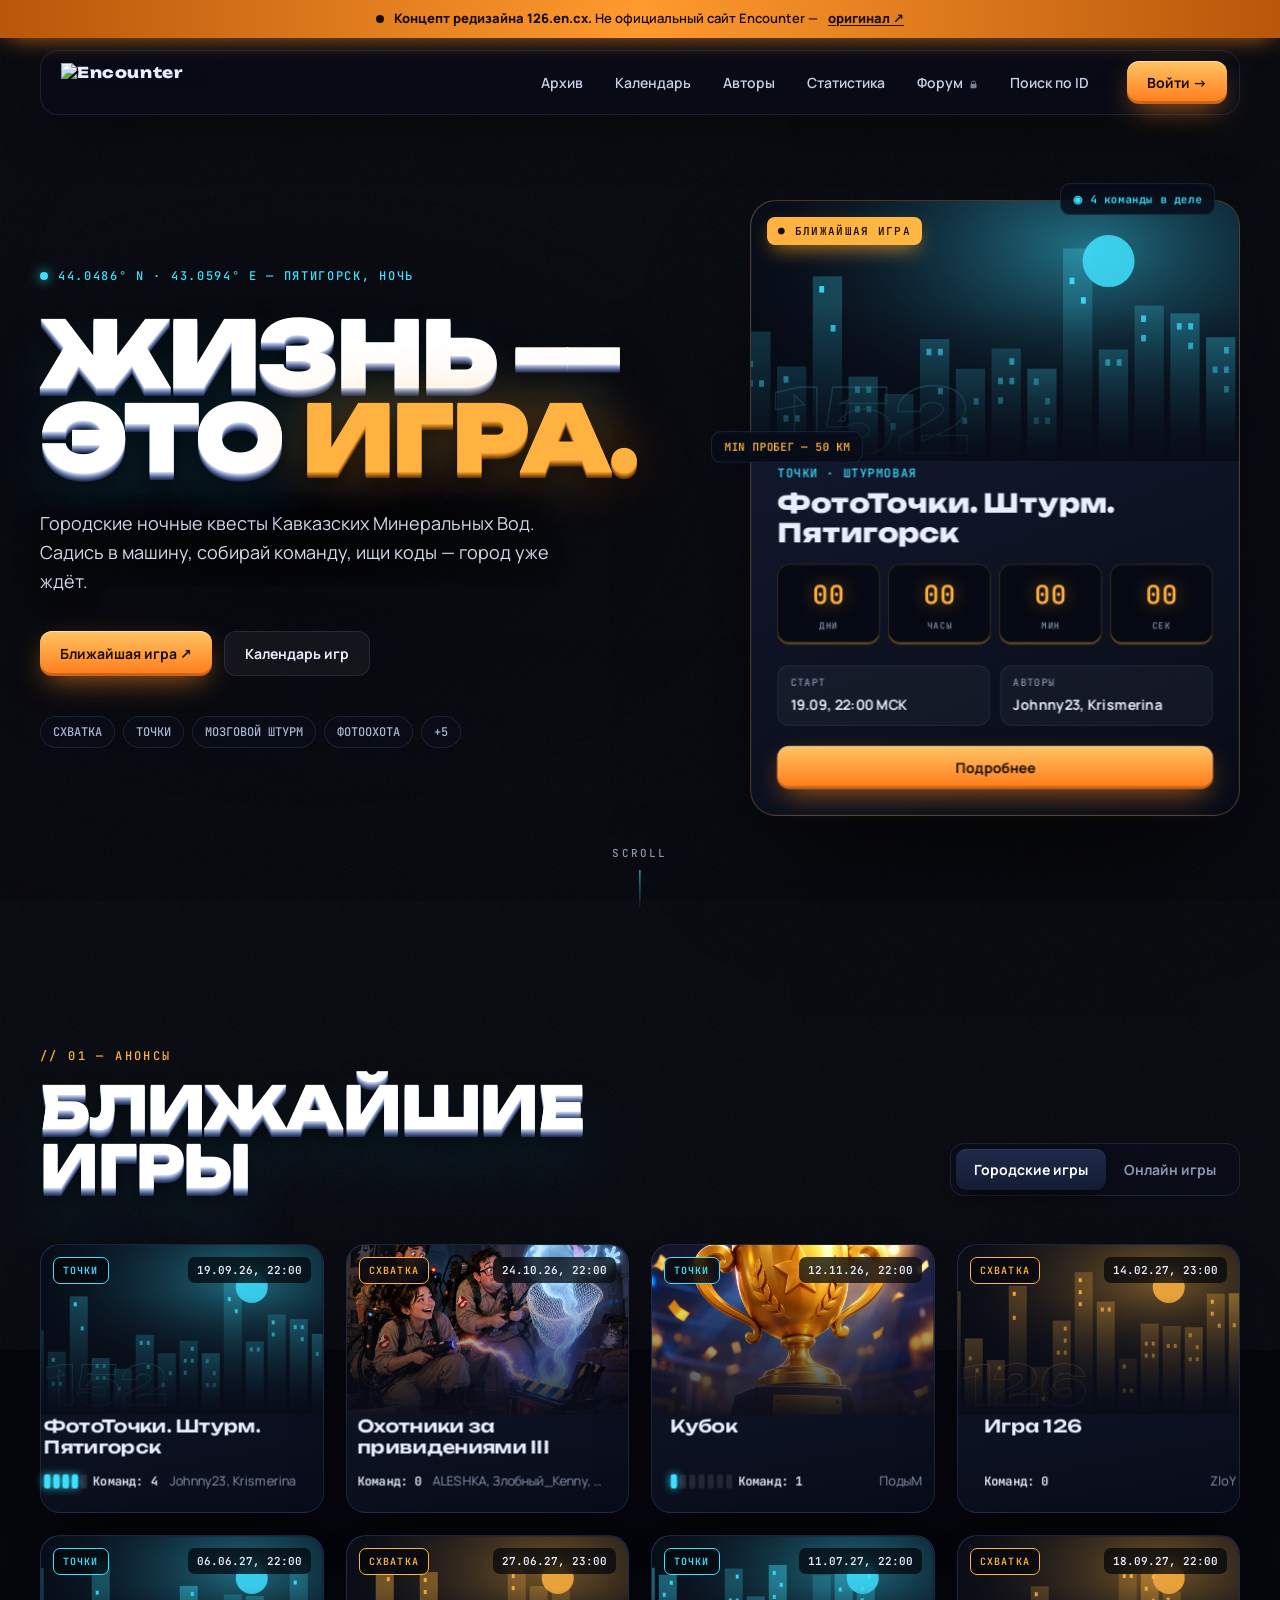
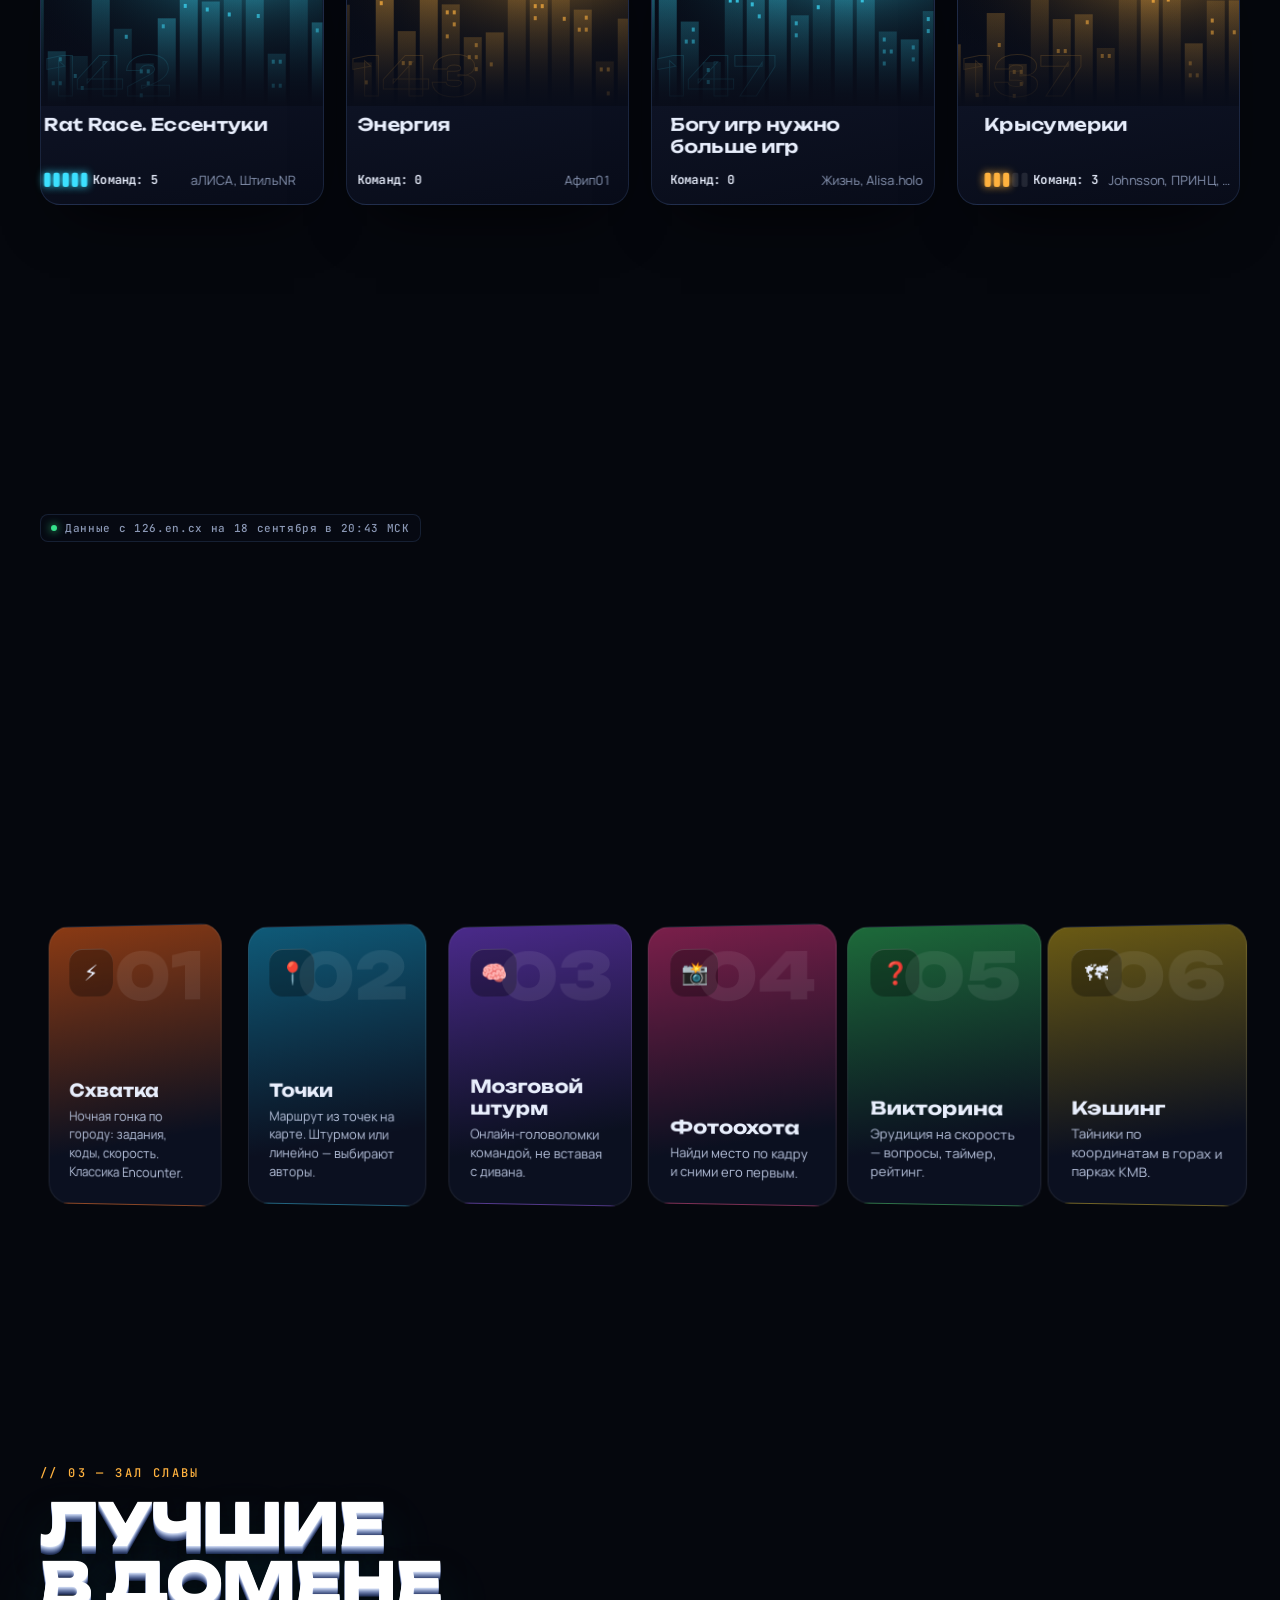
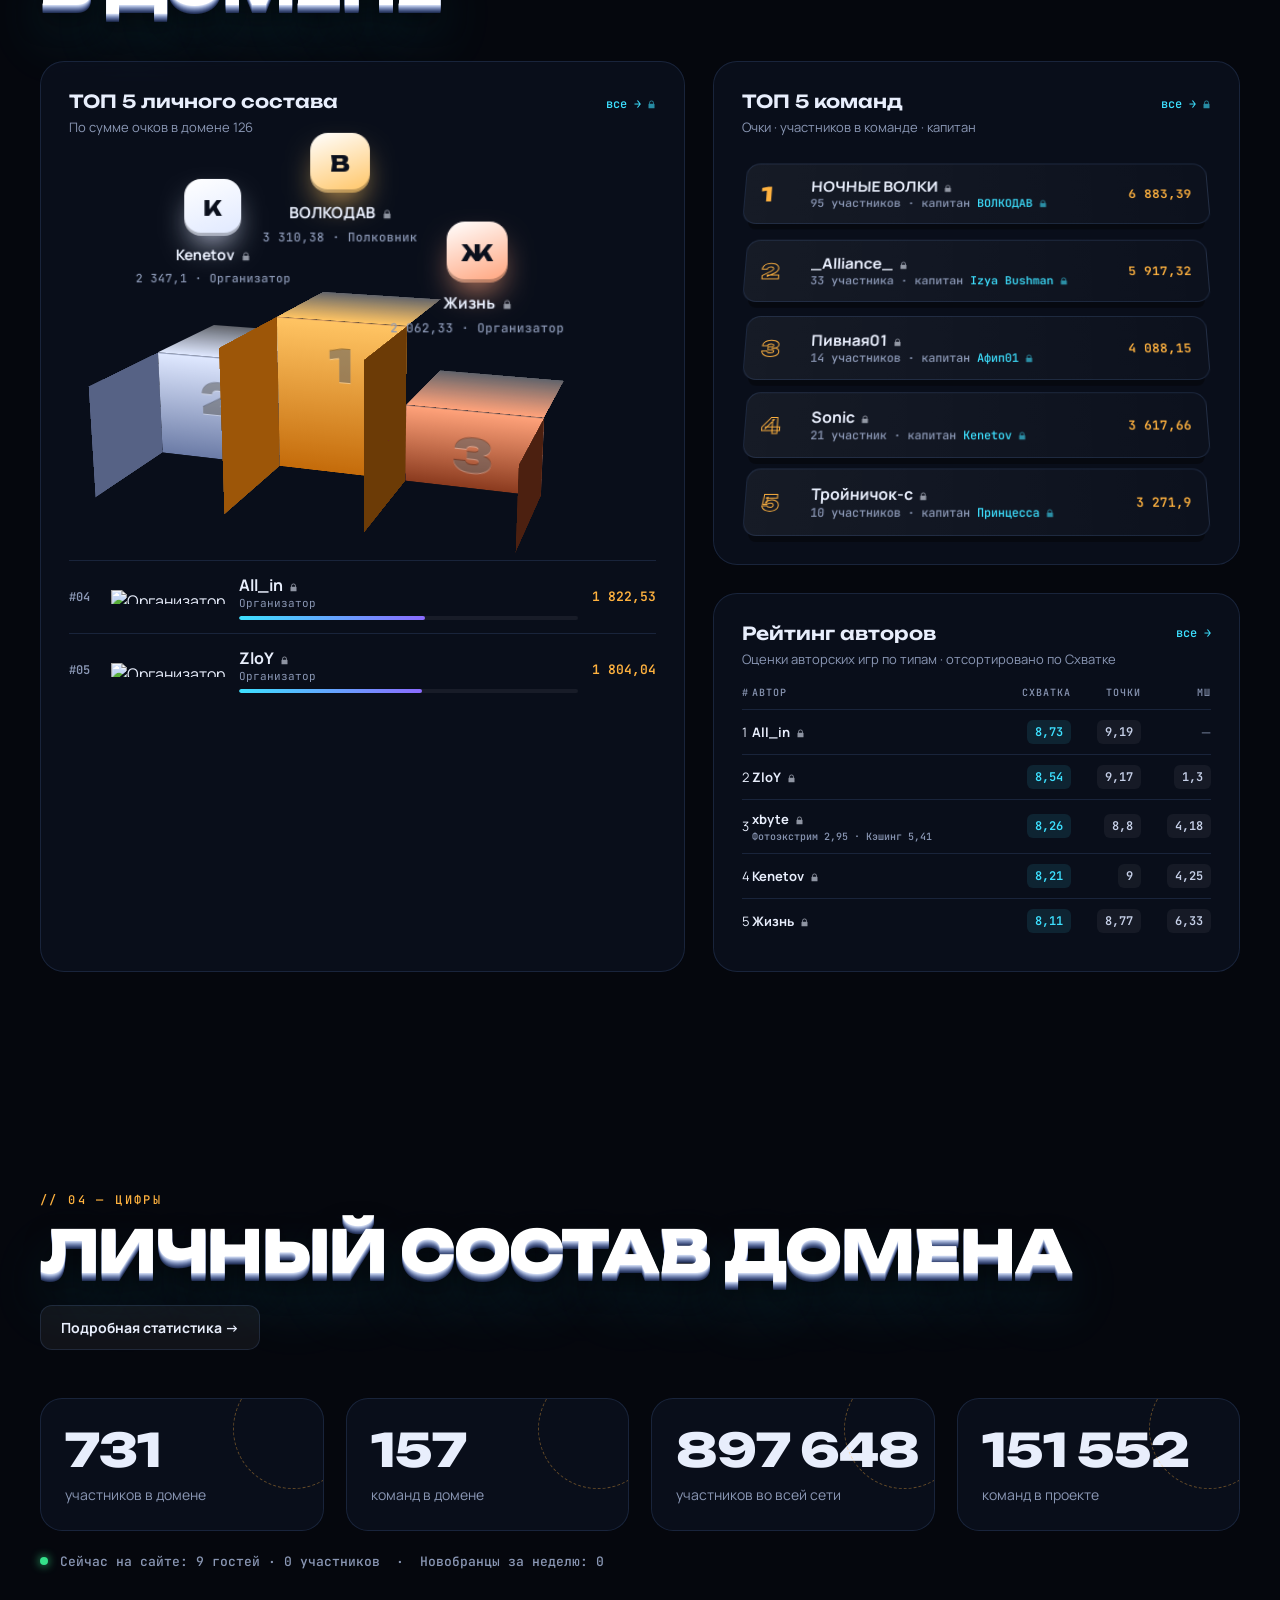
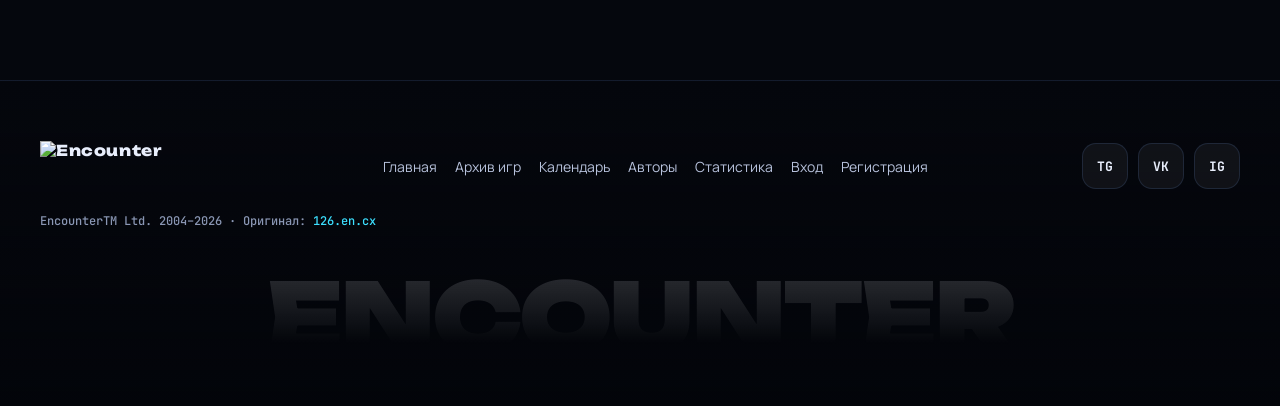
==== commit d6b71c44: "Проверка версии и при возврате «Назад» / переключении на вкладку Co-Authored-By: Claude Opus 5 <nore" ====
--- a/index.html
+++ b/index.html
@@ -3,13 +3,13 @@
 <head>
 <meta charset="UTF-8">
 <meta name="viewport" content="width=device-width, initial-scale=1">
-<script>/* свежая версия: если браузер показал устаревшую копию из кэша — перезагрузить новую */(function(V){fetch('version.json?t='+Date.now(),{cache:'no-store'}).then(function(r){return r.json()}).then(function(j){if(j.v&&j.v!==V){var u=new URL(location.href);if(u.searchParams.get('_v')!==j.v){u.searchParams.set('_v',j.v);location.replace(u.href)}}})['catch'](function(){})})('3ff8424-1789804997')</script>
+<script>/* свежая версия: если открыта устаревшая копия (из кэша, по кнопке «Назад» или давно открытая вкладка) — перезагрузить новую */(function(V){function chk(){fetch('version.json?t='+Date.now(),{cache:'no-store'}).then(function(r){return r.json()}).then(function(j){if(j.v&&j.v!==V){var u=new URL(location.href);if(u.searchParams.get('_v')!==j.v){u.searchParams.set('_v',j.v);location.replace(u.href)}}})['catch'](function(){})}chk();addEventListener('pageshow',function(e){if(e.persisted)chk()});document.addEventListener('visibilitychange',function(){if(document.visibilityState==='visible')chk()})})('b550fc5-1789805313')</script>
 <title>Encounter 126 — КМВ</title>
 <link rel="preconnect" href="https://fonts.googleapis.com">
 <link rel="preconnect" href="https://fonts.gstatic.com" crossorigin>
 <link href="https://fonts.googleapis.com/css2?family=Unbounded:wght@400;600;800;900&family=Manrope:wght@400;500;600;700&family=JetBrains+Mono:wght@400;600&display=swap" rel="stylesheet">
-<link rel="stylesheet" href="assets/style.css?v=3ff8424-1789804997">
-<link rel="stylesheet" href="assets/pages.css?v=3ff8424-1789804997">
+<link rel="stylesheet" href="assets/style.css?v=b550fc5-1789805313">
+<link rel="stylesheet" href="assets/pages.css?v=b550fc5-1789805313">
 </head>
 <body data-page="home">
 
@@ -110,10 +110,10 @@
   </section>
 </main>
 
-<script src="data/home.js?v=3ff8424-1789804997"></script>
-<script src="data/games.js?v=3ff8424-1789804997"></script>
-<script src="data/authors.js?v=3ff8424-1789804997"></script>
-<script src="assets/app.js?v=3ff8424-1789804997"></script>
+<script src="data/home.js?v=b550fc5-1789805313"></script>
+<script src="data/games.js?v=b550fc5-1789805313"></script>
+<script src="data/authors.js?v=b550fc5-1789805313"></script>
+<script src="assets/app.js?v=b550fc5-1789805313"></script>
 <script>
 const H = window.EN_HOME, G = window.EN_GAMES.games, esc = EN.esc;
 
@@ -229,6 +229,6 @@
 ].map(([v, l, ry]) => `<div class="stat rv" style="--ry:${ry}deg"><div class="ring"></div><b data-n="${n(v)}">0</b><span>${l}</span></div>`).join('');
 document.getElementById('online').innerHTML = `<i></i>Сейчас на сайте: ${esc(S.guests)} ${EN.plural(n(S.guests), ['гость', 'гостя', 'гостей'])} · ${esc(S.online)} ${EN.plural(n(S.online), ['участник', 'участника', 'участников'])} &nbsp;·&nbsp; Новобранцы за неделю: ${esc(S.newbies)}`;
 </script>
-<script type="module" src="assets/scene.js?v=3ff8424-1789804997"></script>
+<script type="module" src="assets/scene.js?v=b550fc5-1789805313"></script>
 </body>
 </html>
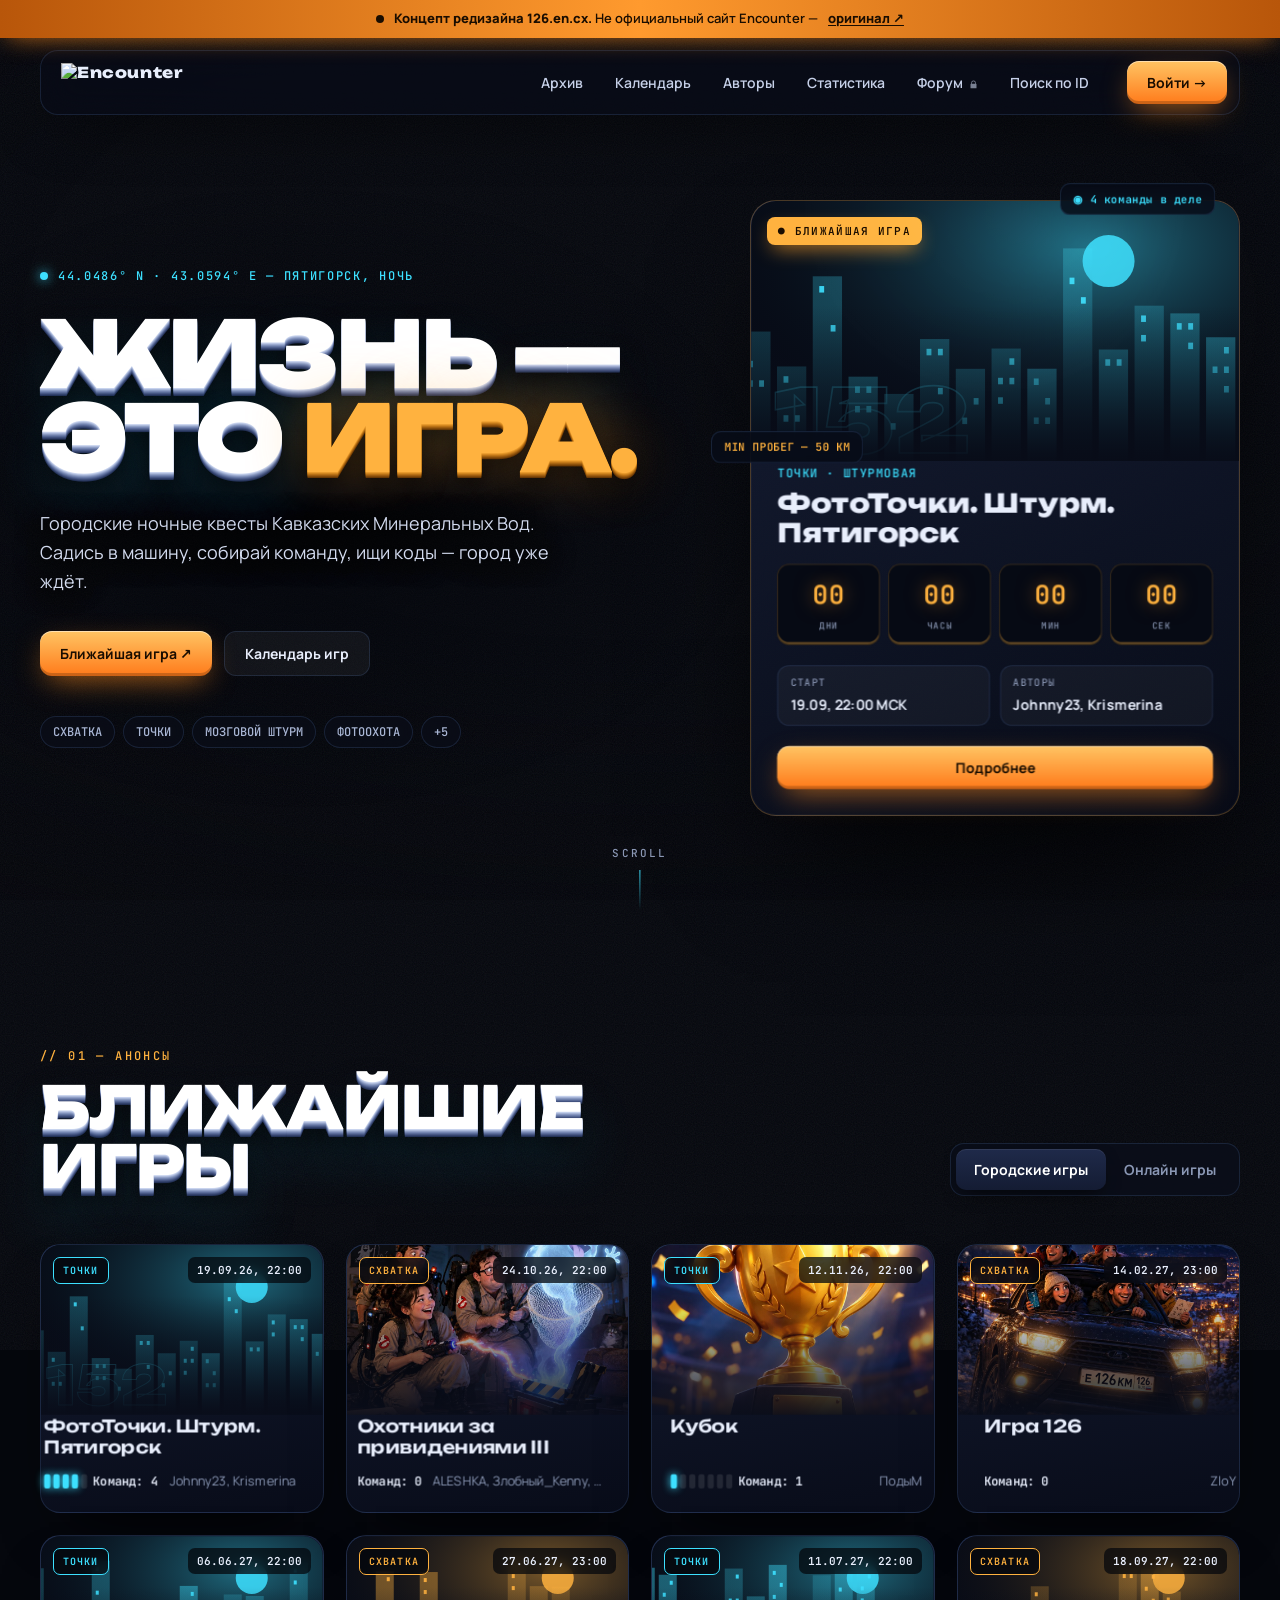
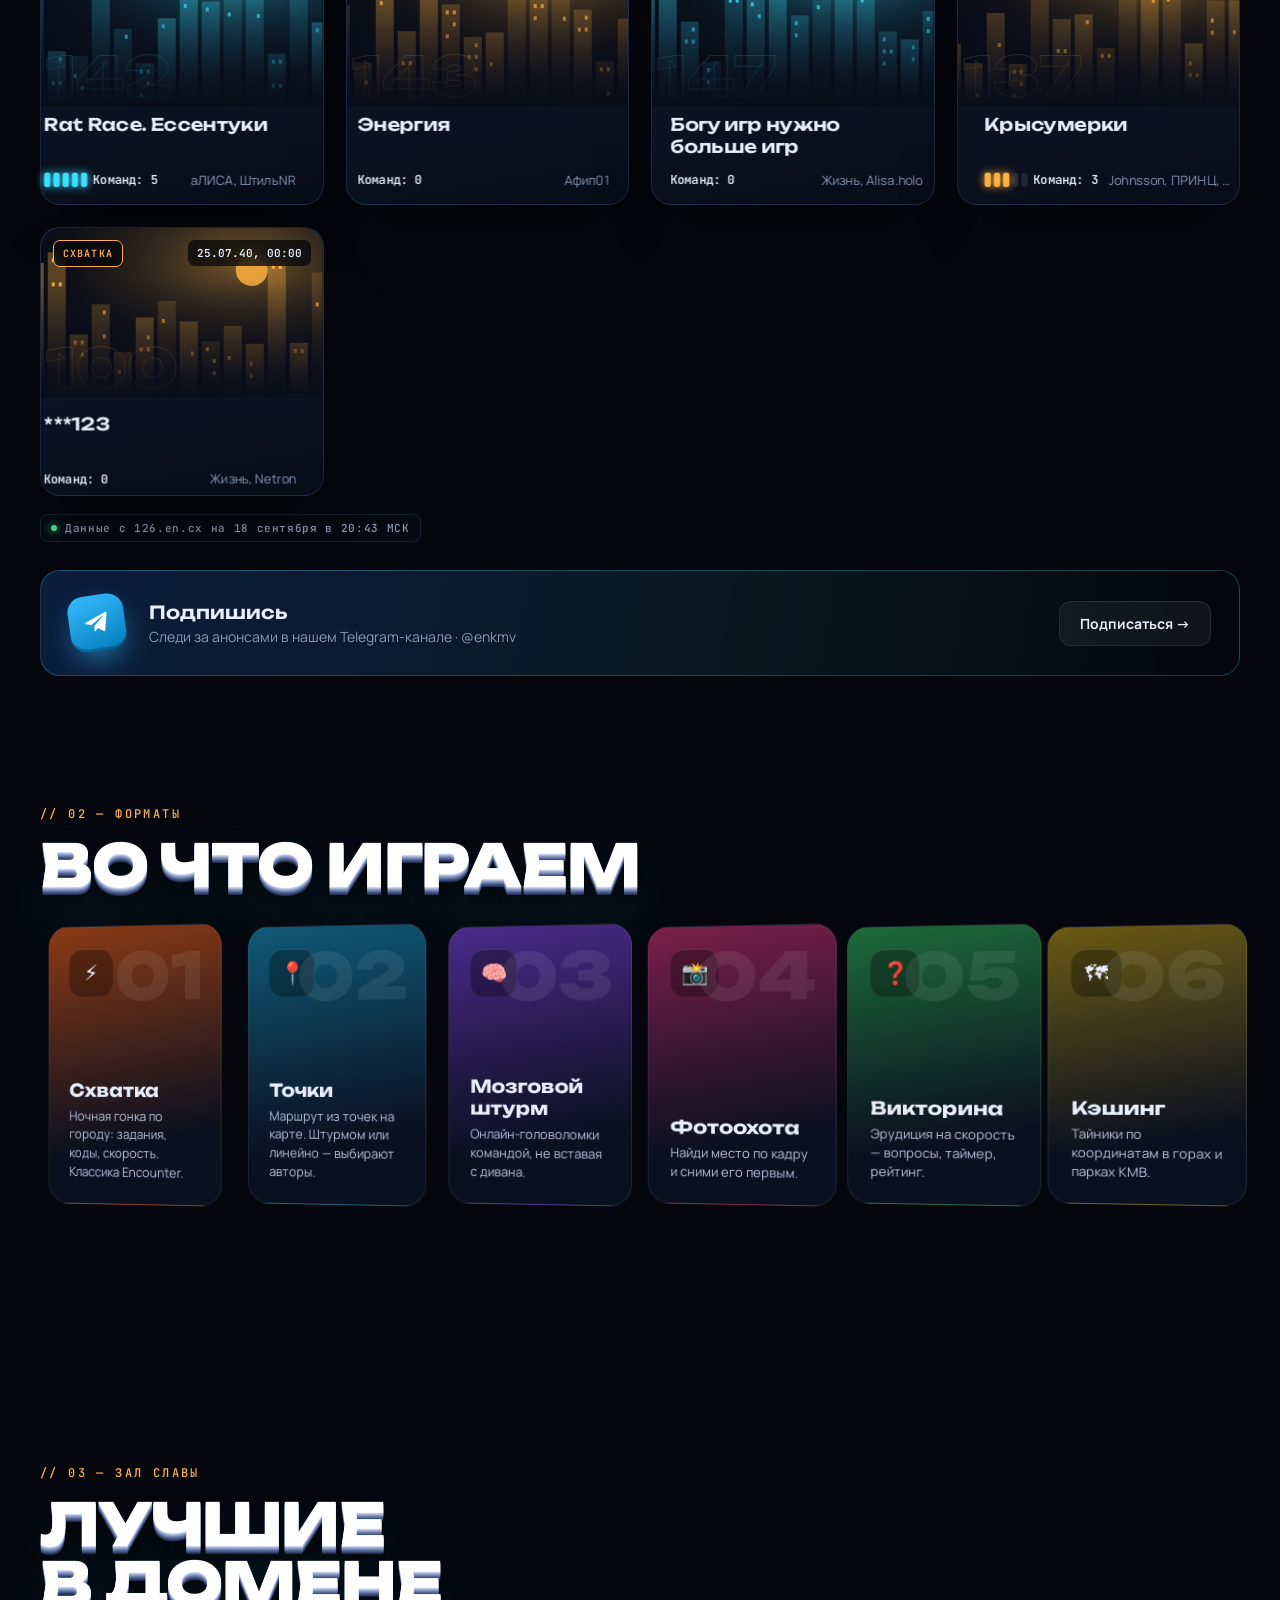
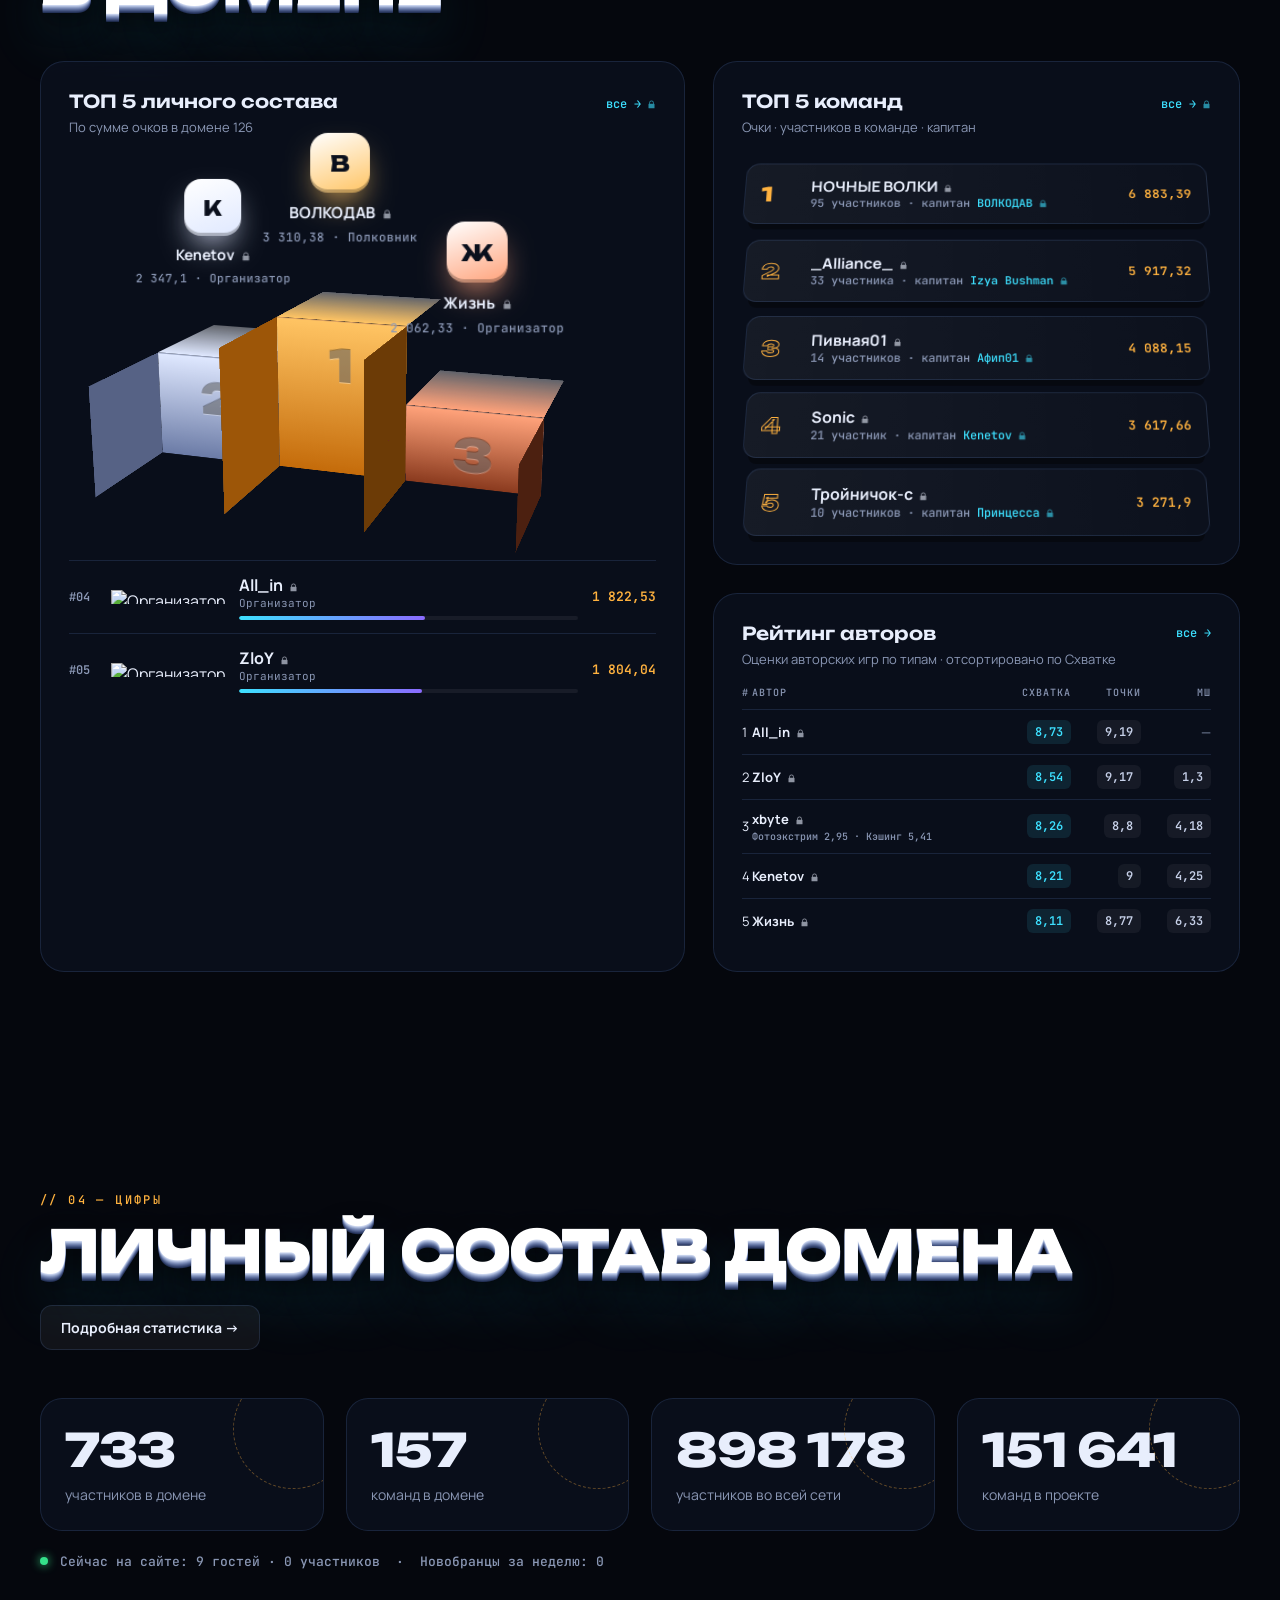
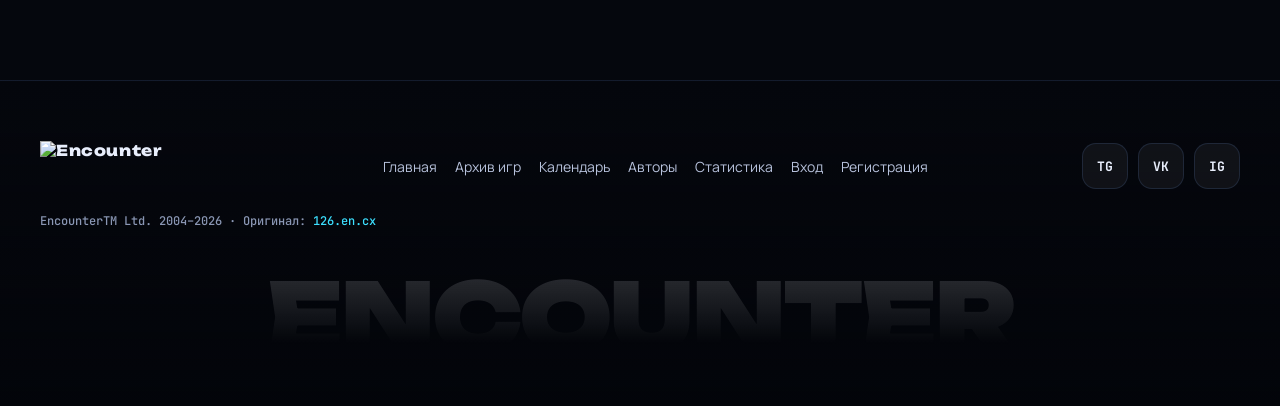
==== commit 1990ee44: "Обложка для «Игра 126» Co-Authored-By: Claude Opus 5 <noreply@anthropic.com>" ====
--- a/index.html
+++ b/index.html
@@ -3,13 +3,13 @@
 <head>
 <meta charset="UTF-8">
 <meta name="viewport" content="width=device-width, initial-scale=1">
-<script>/* свежая версия: если открыта устаревшая копия (из кэша, по кнопке «Назад» или давно открытая вкладка) — перезагрузить новую */(function(V){function chk(){fetch('version.json?t='+Date.now(),{cache:'no-store'}).then(function(r){return r.json()}).then(function(j){if(j.v&&j.v!==V){var u=new URL(location.href);if(u.searchParams.get('_v')!==j.v){u.searchParams.set('_v',j.v);location.replace(u.href)}}})['catch'](function(){})}chk();addEventListener('pageshow',function(e){if(e.persisted)chk()});document.addEventListener('visibilitychange',function(){if(document.visibilityState==='visible')chk()})})('b550fc5-1789805313')</script>
+<script>/* свежая версия: если открыта устаревшая копия (из кэша, по кнопке «Назад» или давно открытая вкладка) — перезагрузить новую */(function(V){function chk(){fetch('version.json?t='+Date.now(),{cache:'no-store'}).then(function(r){return r.json()}).then(function(j){if(j.v&&j.v!==V){var u=new URL(location.href);if(u.searchParams.get('_v')!==j.v){u.searchParams.set('_v',j.v);location.replace(u.href)}}})['catch'](function(){})}chk();addEventListener('pageshow',function(e){if(e.persisted)chk()});document.addEventListener('visibilitychange',function(){if(document.visibilityState==='visible')chk()})})('d6b71c4-1789805851')</script>
 <title>Encounter 126 — КМВ</title>
 <link rel="preconnect" href="https://fonts.googleapis.com">
 <link rel="preconnect" href="https://fonts.gstatic.com" crossorigin>
 <link href="https://fonts.googleapis.com/css2?family=Unbounded:wght@400;600;800;900&family=Manrope:wght@400;500;600;700&family=JetBrains+Mono:wght@400;600&display=swap" rel="stylesheet">
-<link rel="stylesheet" href="assets/style.css?v=b550fc5-1789805313">
-<link rel="stylesheet" href="assets/pages.css?v=b550fc5-1789805313">
+<link rel="stylesheet" href="assets/style.css?v=d6b71c4-1789805851">
+<link rel="stylesheet" href="assets/pages.css?v=d6b71c4-1789805851">
 </head>
 <body data-page="home">
 
@@ -110,10 +110,10 @@
   </section>
 </main>
 
-<script src="data/home.js?v=b550fc5-1789805313"></script>
-<script src="data/games.js?v=b550fc5-1789805313"></script>
-<script src="data/authors.js?v=b550fc5-1789805313"></script>
-<script src="assets/app.js?v=b550fc5-1789805313"></script>
+<script src="data/home.js?v=d6b71c4-1789805851"></script>
+<script src="data/games.js?v=d6b71c4-1789805851"></script>
+<script src="data/authors.js?v=d6b71c4-1789805851"></script>
+<script src="assets/app.js?v=d6b71c4-1789805851"></script>
 <script>
 const H = window.EN_HOME, G = window.EN_GAMES.games, esc = EN.esc;
 
@@ -229,6 +229,6 @@
 ].map(([v, l, ry]) => `<div class="stat rv" style="--ry:${ry}deg"><div class="ring"></div><b data-n="${n(v)}">0</b><span>${l}</span></div>`).join('');
 document.getElementById('online').innerHTML = `<i></i>Сейчас на сайте: ${esc(S.guests)} ${EN.plural(n(S.guests), ['гость', 'гостя', 'гостей'])} · ${esc(S.online)} ${EN.plural(n(S.online), ['участник', 'участника', 'участников'])} &nbsp;·&nbsp; Новобранцы за неделю: ${esc(S.newbies)}`;
 </script>
-<script type="module" src="assets/scene.js?v=b550fc5-1789805313"></script>
+<script type="module" src="assets/scene.js?v=d6b71c4-1789805851"></script>
 </body>
 </html>
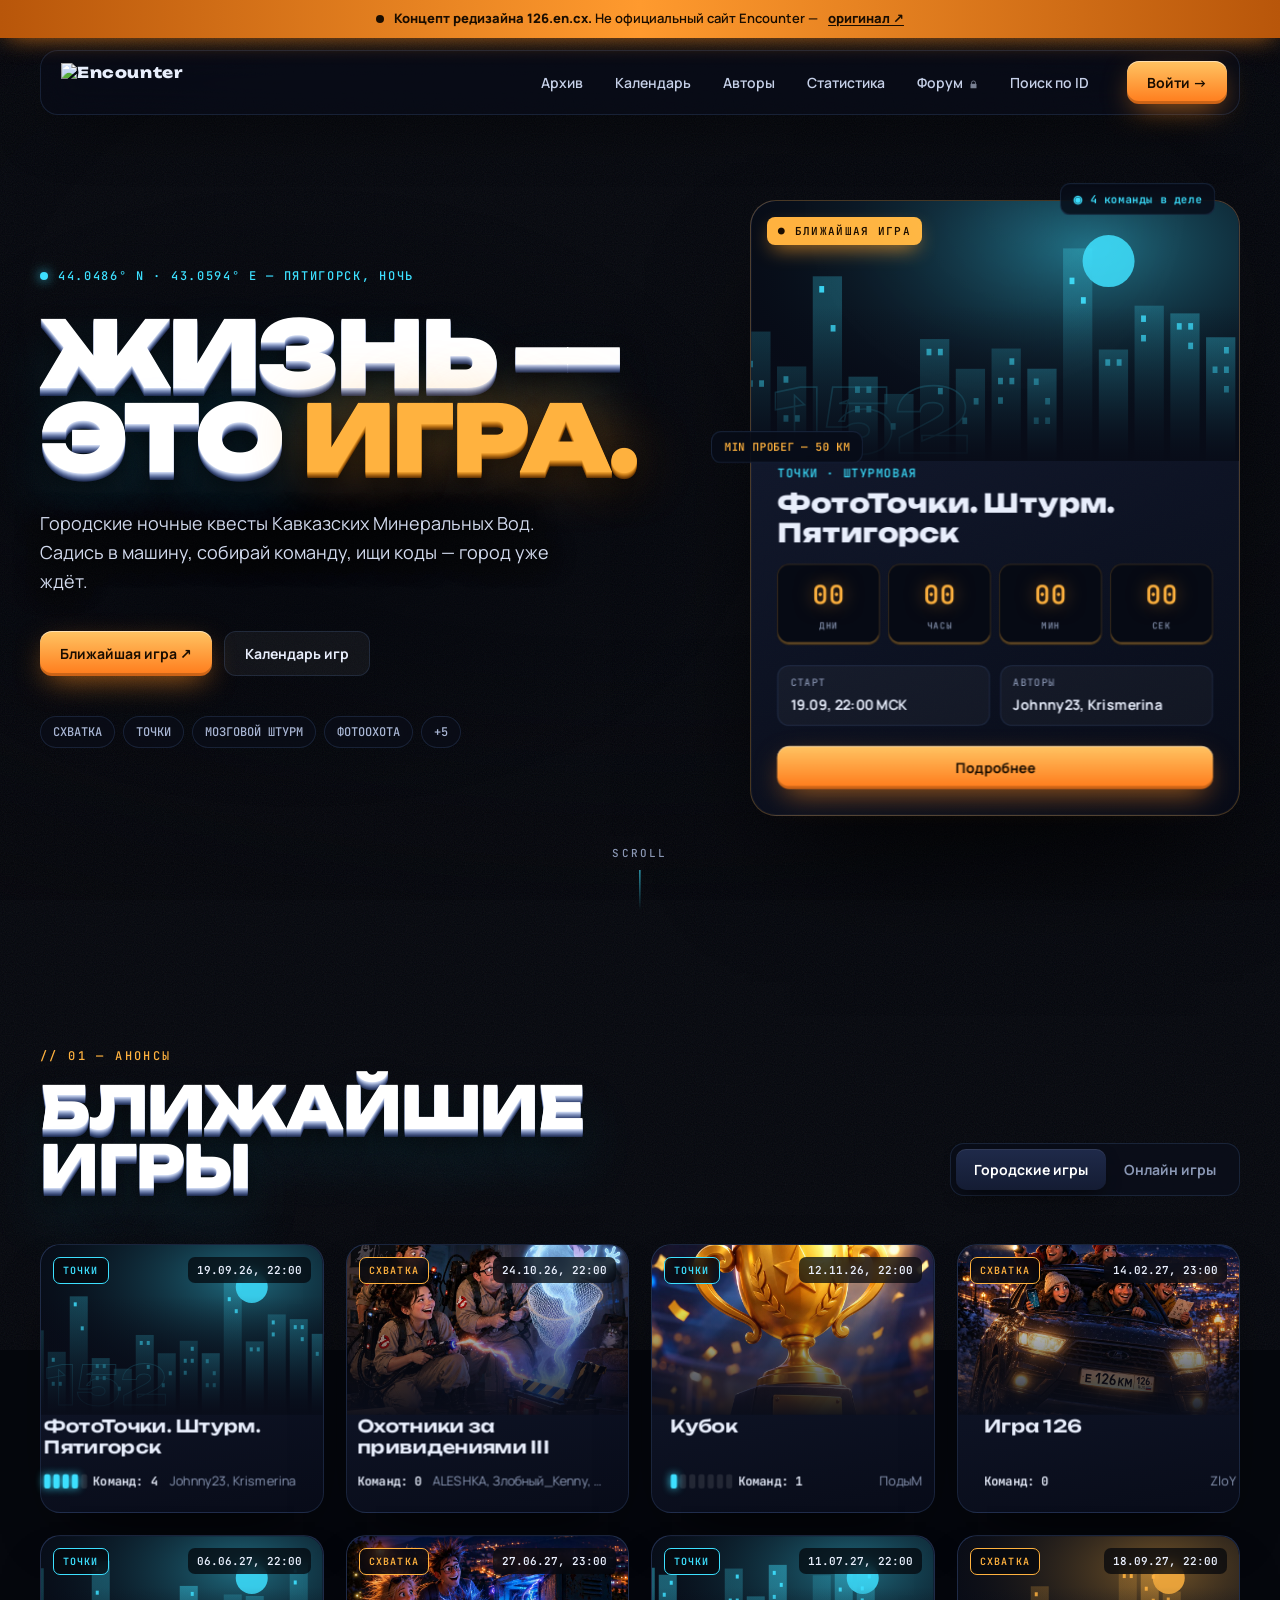
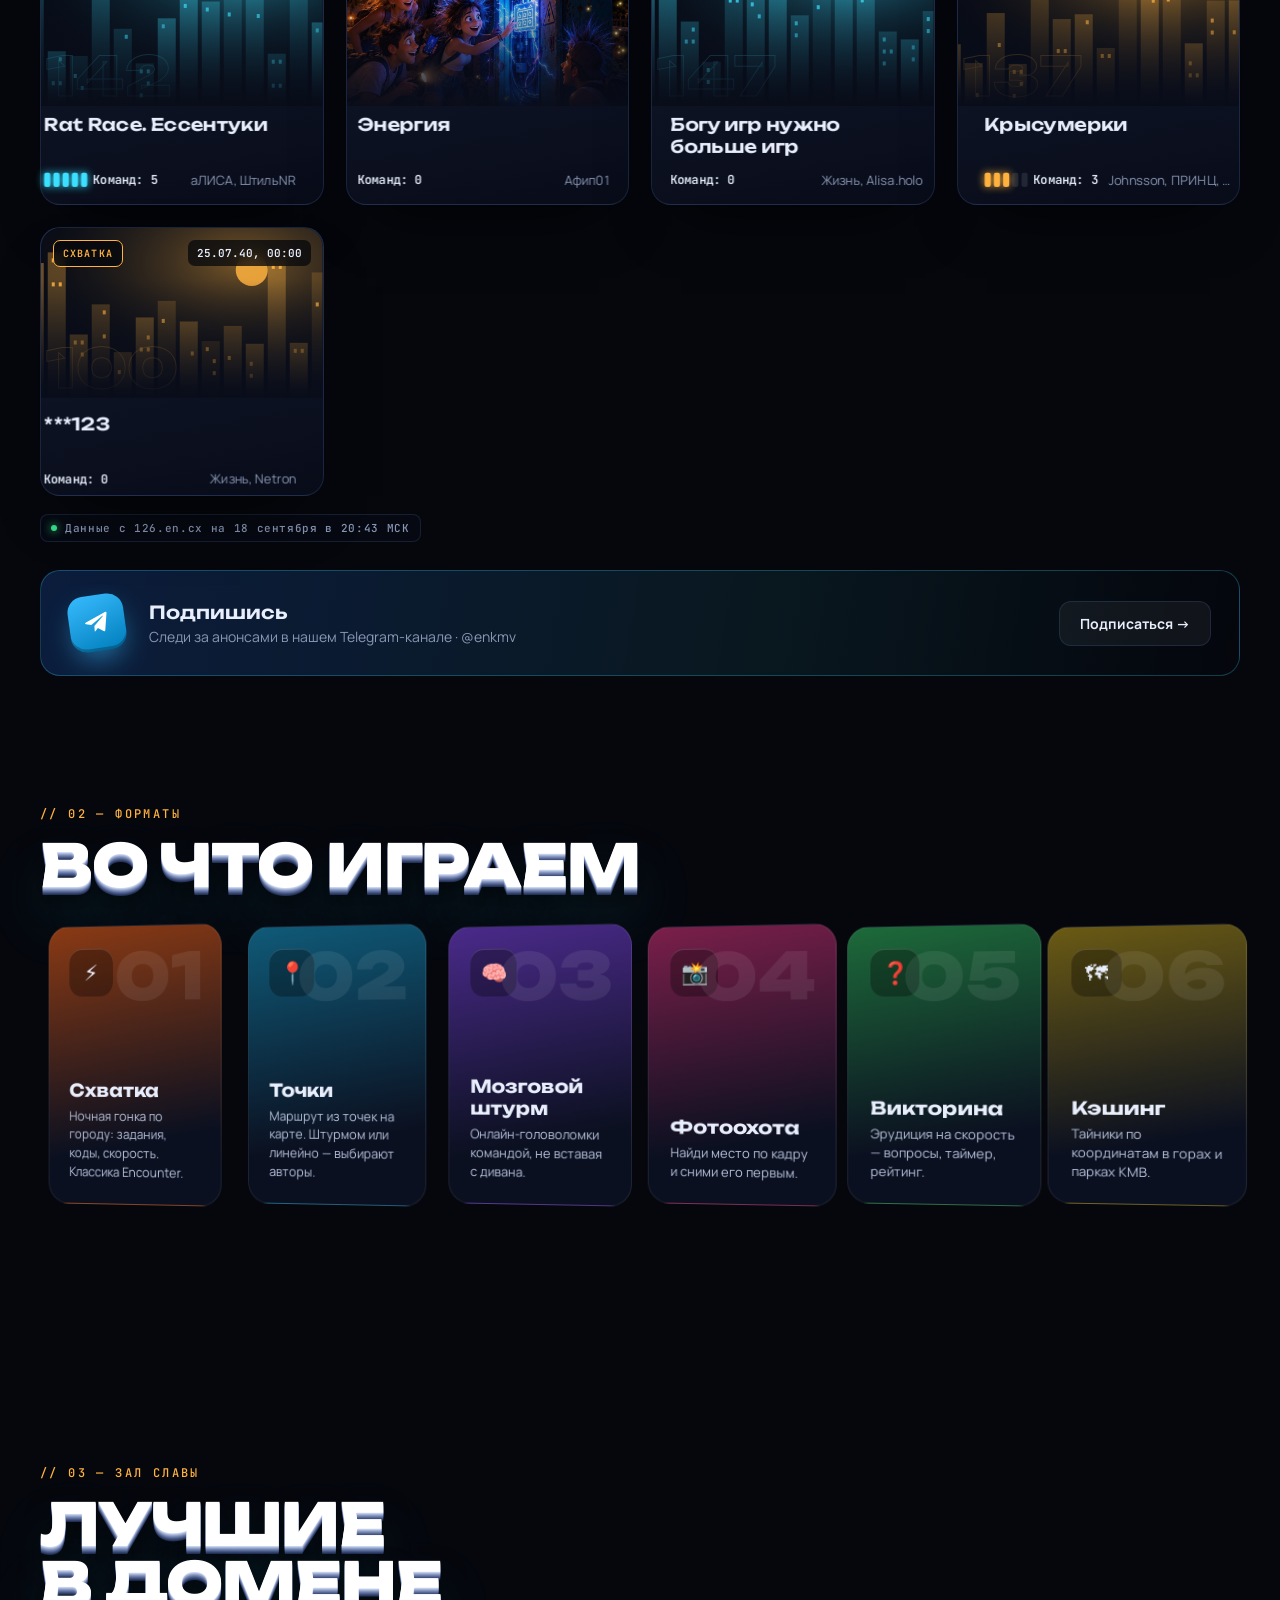
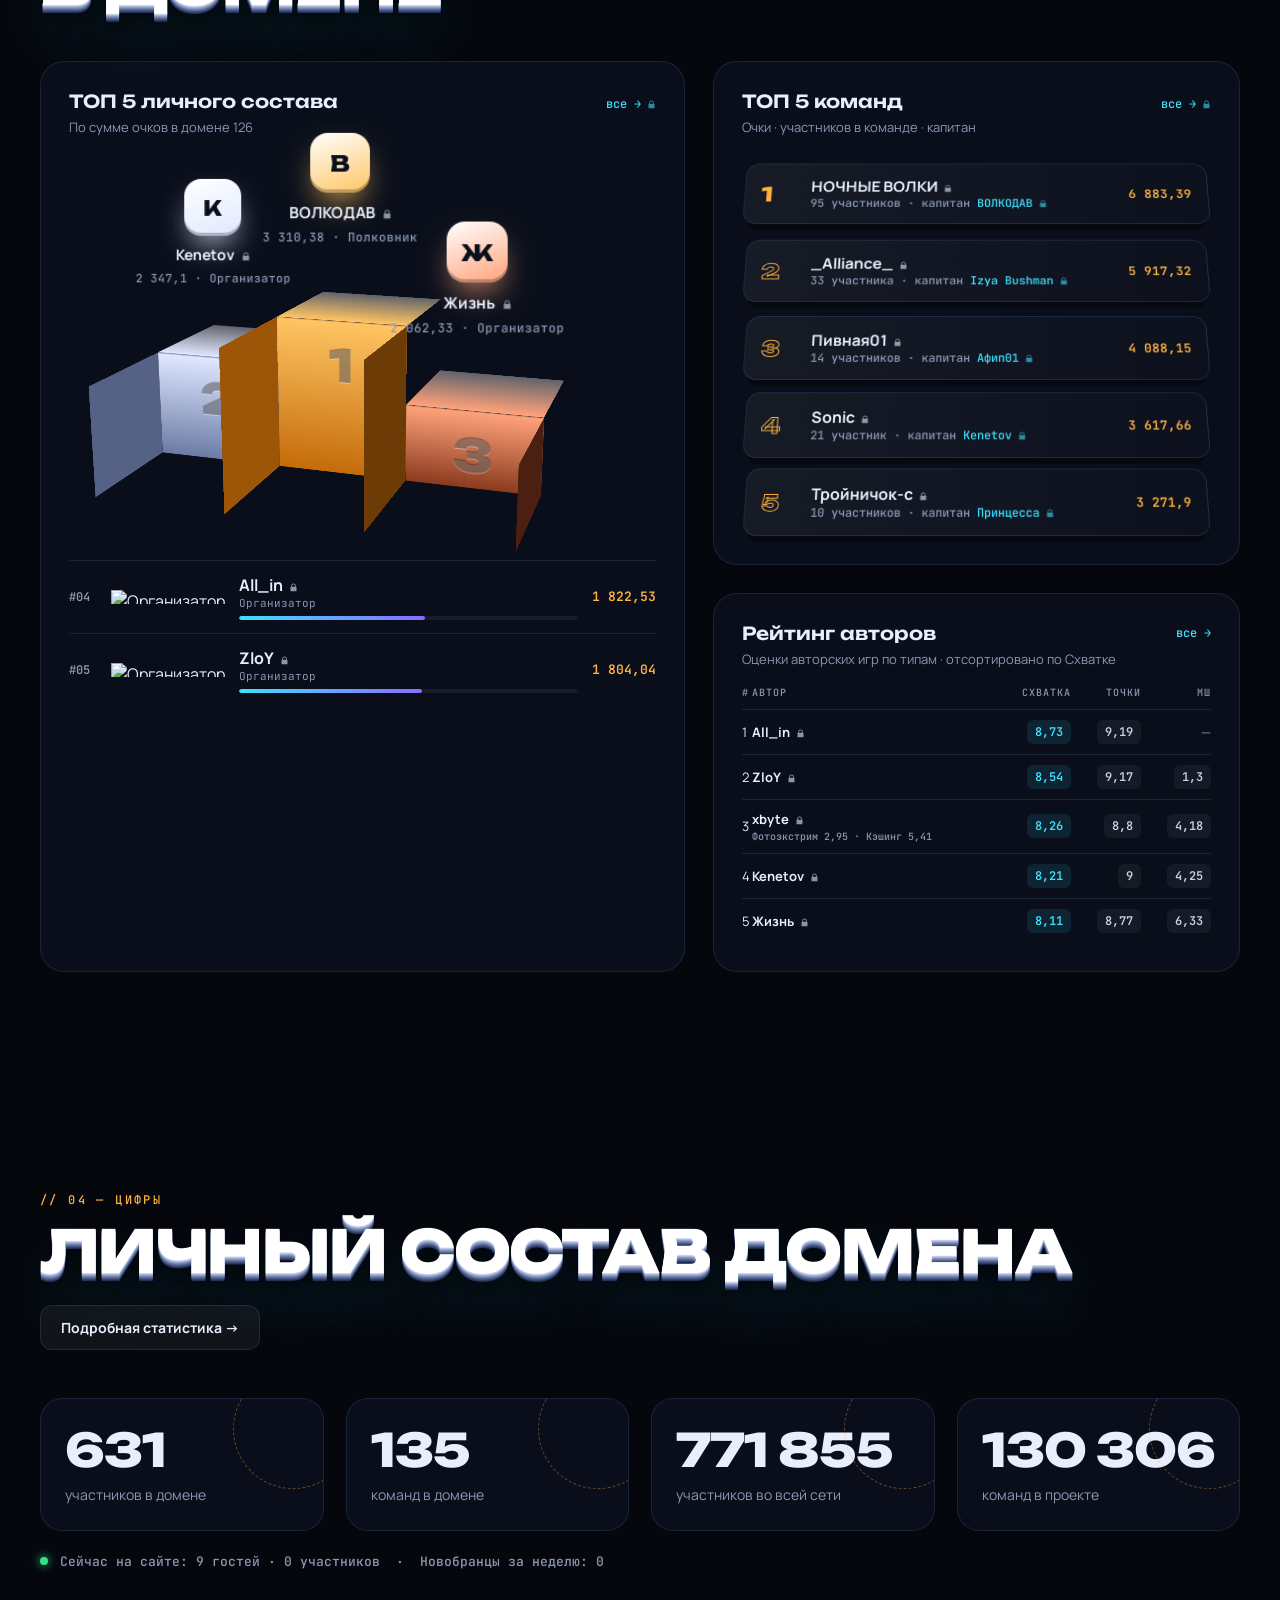
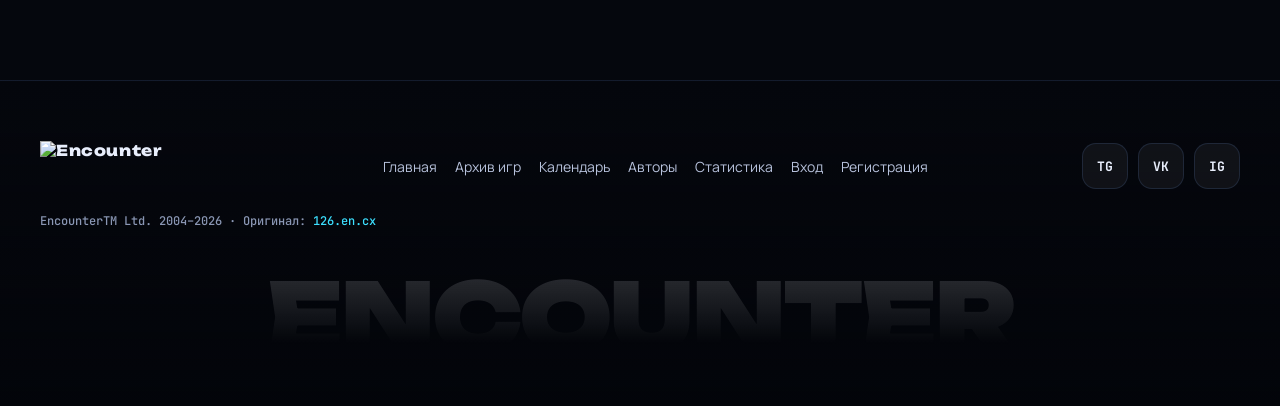
==== commit 3ffdae0d: "Обложка для «Энергия» Co-Authored-By: Claude Opus 5 <noreply@anthropic.com>" ====
--- a/index.html
+++ b/index.html
@@ -3,13 +3,13 @@
 <head>
 <meta charset="UTF-8">
 <meta name="viewport" content="width=device-width, initial-scale=1">
-<script>/* свежая версия: если открыта устаревшая копия (из кэша, по кнопке «Назад» или давно открытая вкладка) — перезагрузить новую */(function(V){function chk(){fetch('version.json?t='+Date.now(),{cache:'no-store'}).then(function(r){return r.json()}).then(function(j){if(j.v&&j.v!==V){var u=new URL(location.href);if(u.searchParams.get('_v')!==j.v){u.searchParams.set('_v',j.v);location.replace(u.href)}}})['catch'](function(){})}chk();addEventListener('pageshow',function(e){if(e.persisted)chk()});document.addEventListener('visibilitychange',function(){if(document.visibilityState==='visible')chk()})})('d6b71c4-1789805851')</script>
+<script>/* свежая версия: если открыта устаревшая копия (из кэша, по кнопке «Назад» или давно открытая вкладка) — перезагрузить новую */(function(V){function chk(){fetch('version.json?t='+Date.now(),{cache:'no-store'}).then(function(r){return r.json()}).then(function(j){if(j.v&&j.v!==V){var u=new URL(location.href);if(u.searchParams.get('_v')!==j.v){u.searchParams.set('_v',j.v);location.replace(u.href)}}})['catch'](function(){})}chk();addEventListener('pageshow',function(e){if(e.persisted)chk()});document.addEventListener('visibilitychange',function(){if(document.visibilityState==='visible')chk()})})('1990ee4-1789808905')</script>
 <title>Encounter 126 — КМВ</title>
 <link rel="preconnect" href="https://fonts.googleapis.com">
 <link rel="preconnect" href="https://fonts.gstatic.com" crossorigin>
 <link href="https://fonts.googleapis.com/css2?family=Unbounded:wght@400;600;800;900&family=Manrope:wght@400;500;600;700&family=JetBrains+Mono:wght@400;600&display=swap" rel="stylesheet">
-<link rel="stylesheet" href="assets/style.css?v=d6b71c4-1789805851">
-<link rel="stylesheet" href="assets/pages.css?v=d6b71c4-1789805851">
+<link rel="stylesheet" href="assets/style.css?v=1990ee4-1789808905">
+<link rel="stylesheet" href="assets/pages.css?v=1990ee4-1789808905">
 </head>
 <body data-page="home">
 
@@ -110,10 +110,10 @@
   </section>
 </main>
 
-<script src="data/home.js?v=d6b71c4-1789805851"></script>
-<script src="data/games.js?v=d6b71c4-1789805851"></script>
-<script src="data/authors.js?v=d6b71c4-1789805851"></script>
-<script src="assets/app.js?v=d6b71c4-1789805851"></script>
+<script src="data/home.js?v=1990ee4-1789808905"></script>
+<script src="data/games.js?v=1990ee4-1789808905"></script>
+<script src="data/authors.js?v=1990ee4-1789808905"></script>
+<script src="assets/app.js?v=1990ee4-1789808905"></script>
 <script>
 const H = window.EN_HOME, G = window.EN_GAMES.games, esc = EN.esc;
 
@@ -229,6 +229,6 @@
 ].map(([v, l, ry]) => `<div class="stat rv" style="--ry:${ry}deg"><div class="ring"></div><b data-n="${n(v)}">0</b><span>${l}</span></div>`).join('');
 document.getElementById('online').innerHTML = `<i></i>Сейчас на сайте: ${esc(S.guests)} ${EN.plural(n(S.guests), ['гость', 'гостя', 'гостей'])} · ${esc(S.online)} ${EN.plural(n(S.online), ['участник', 'участника', 'участников'])} &nbsp;·&nbsp; Новобранцы за неделю: ${esc(S.newbies)}`;
 </script>
-<script type="module" src="assets/scene.js?v=d6b71c4-1789805851"></script>
+<script type="module" src="assets/scene.js?v=1990ee4-1789808905"></script>
 </body>
 </html>
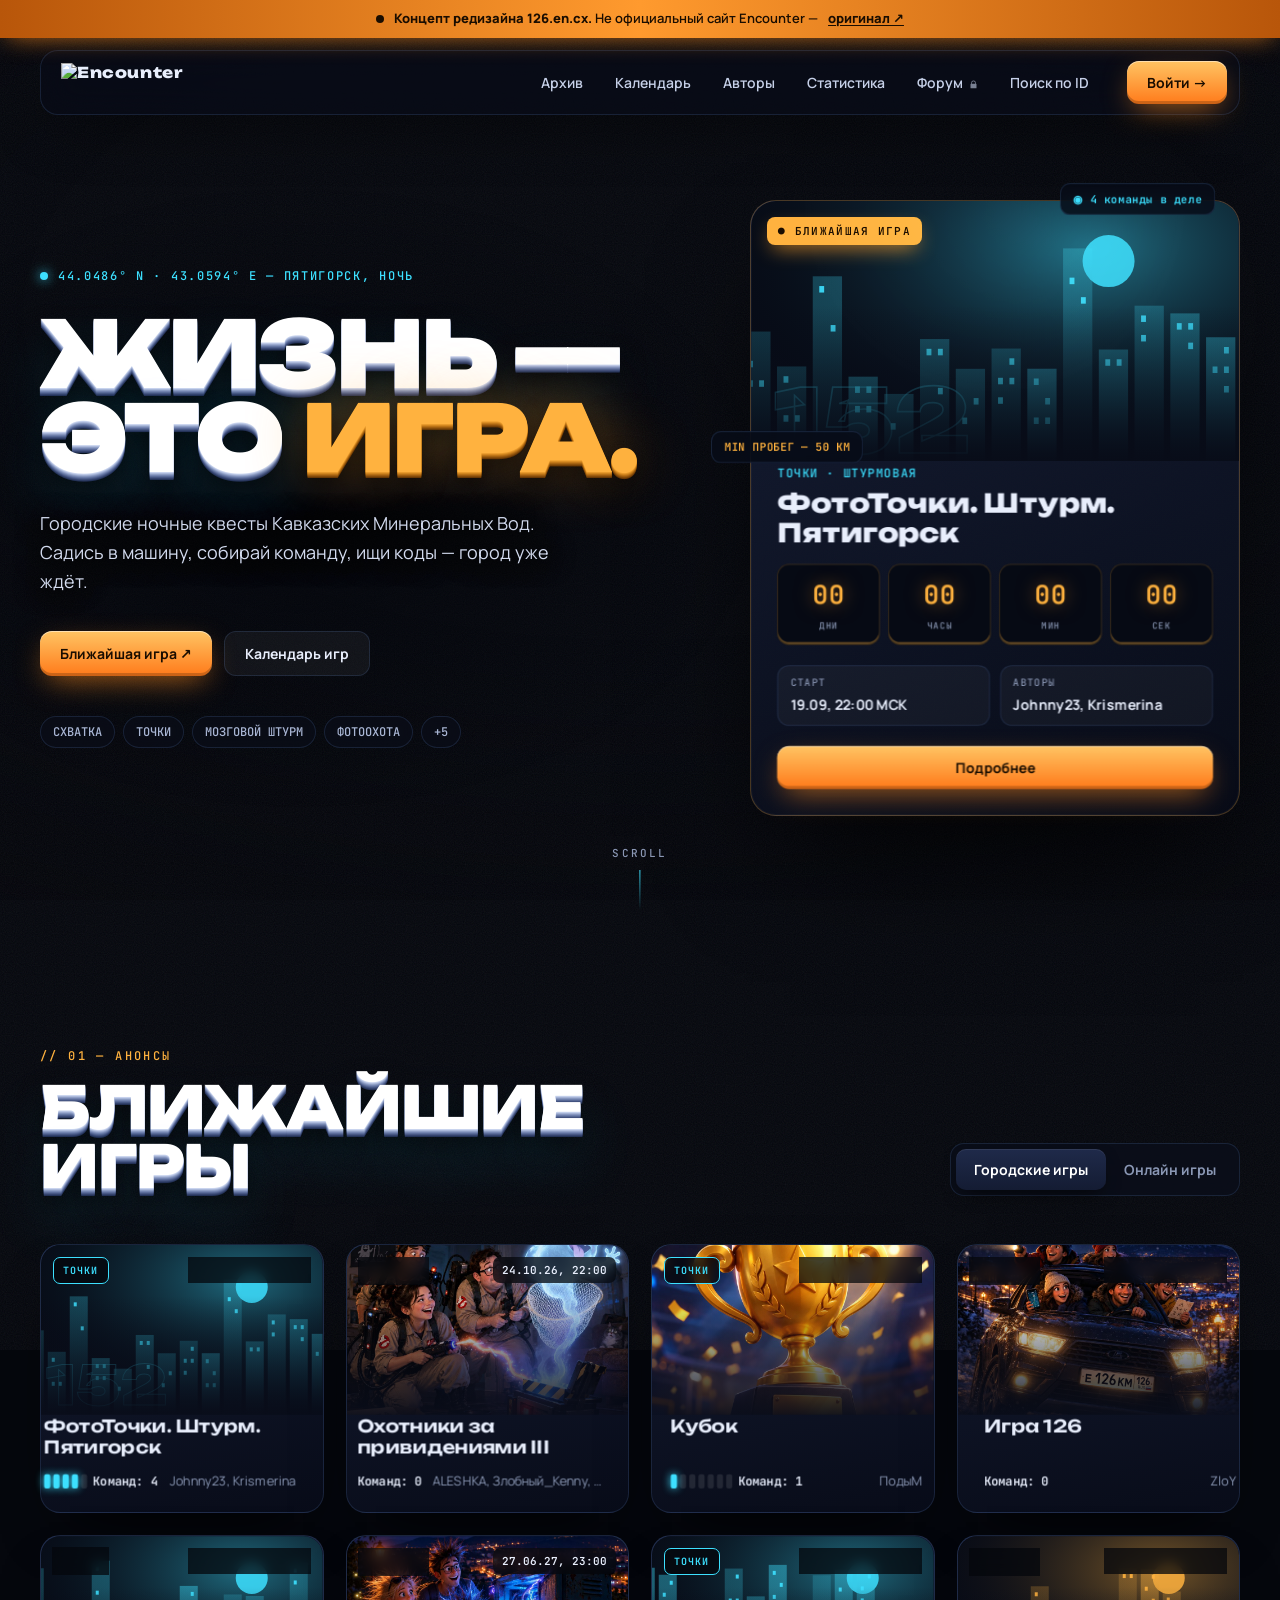
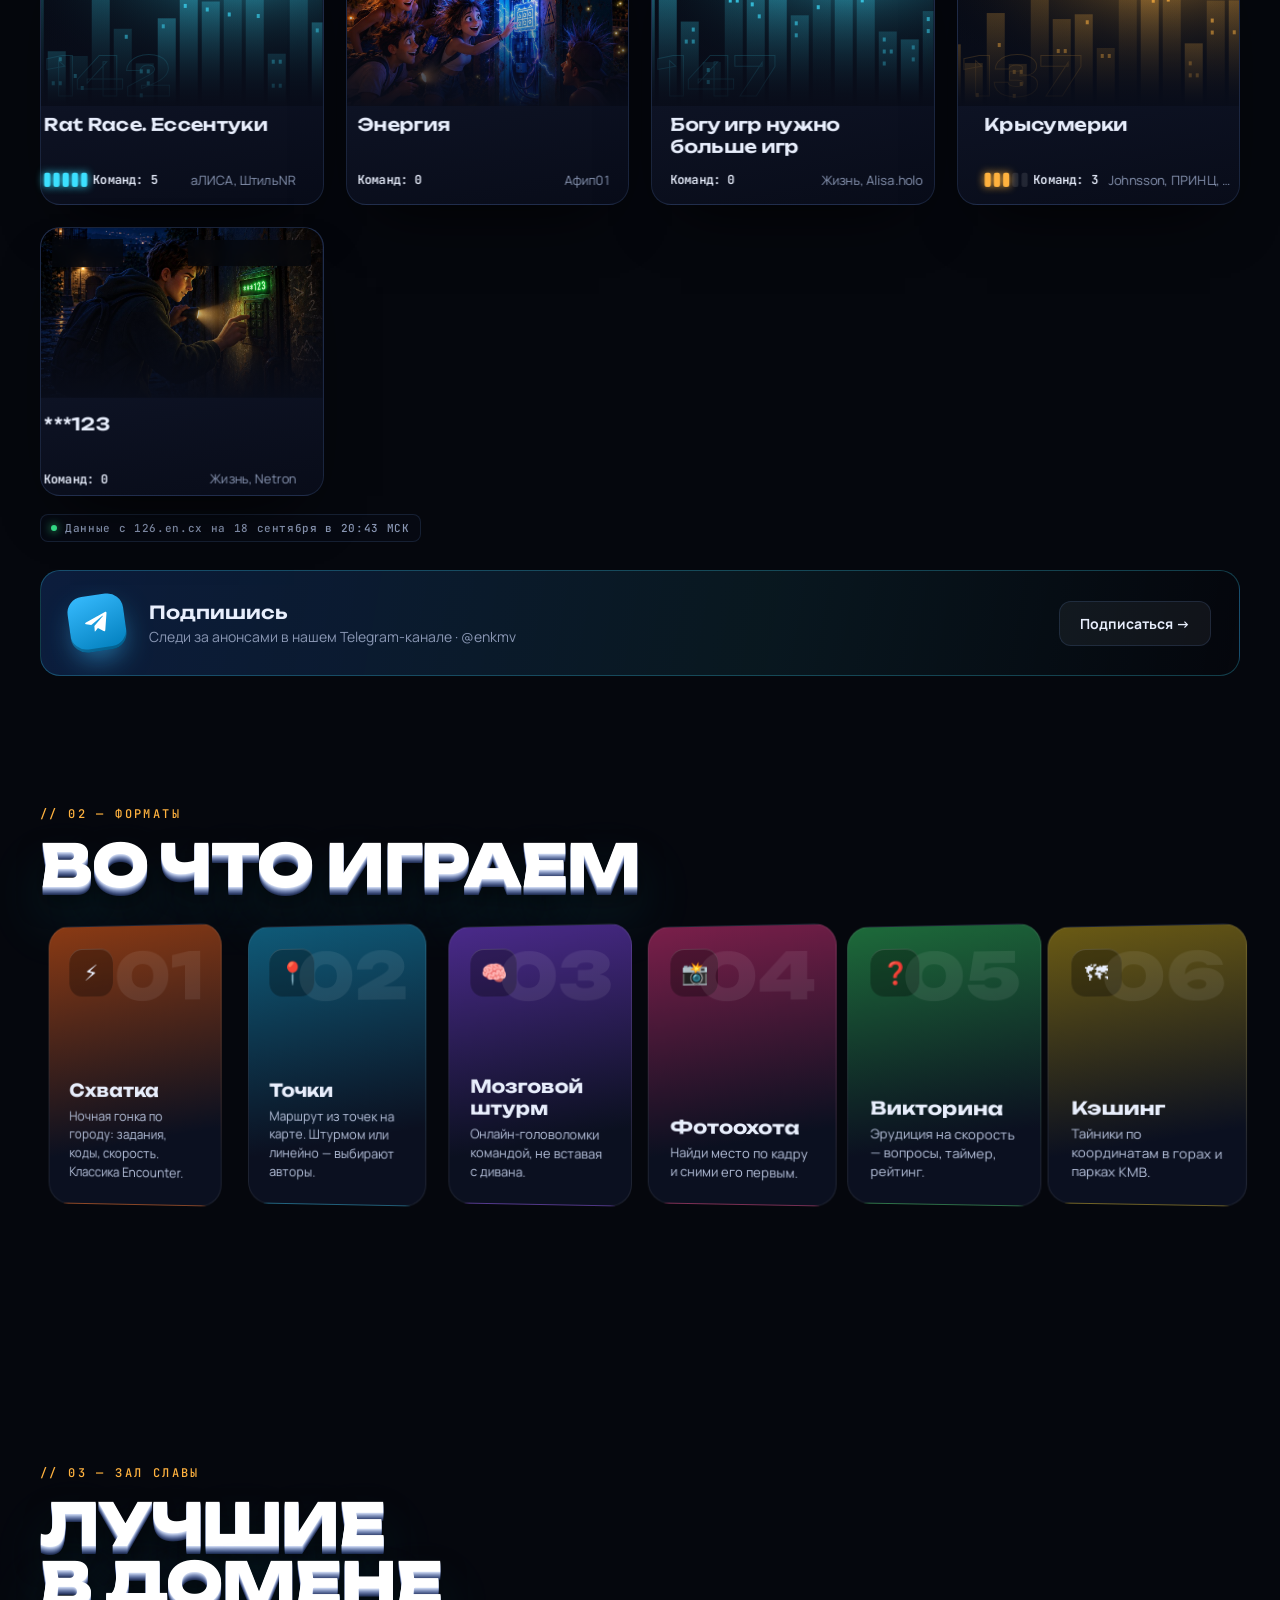
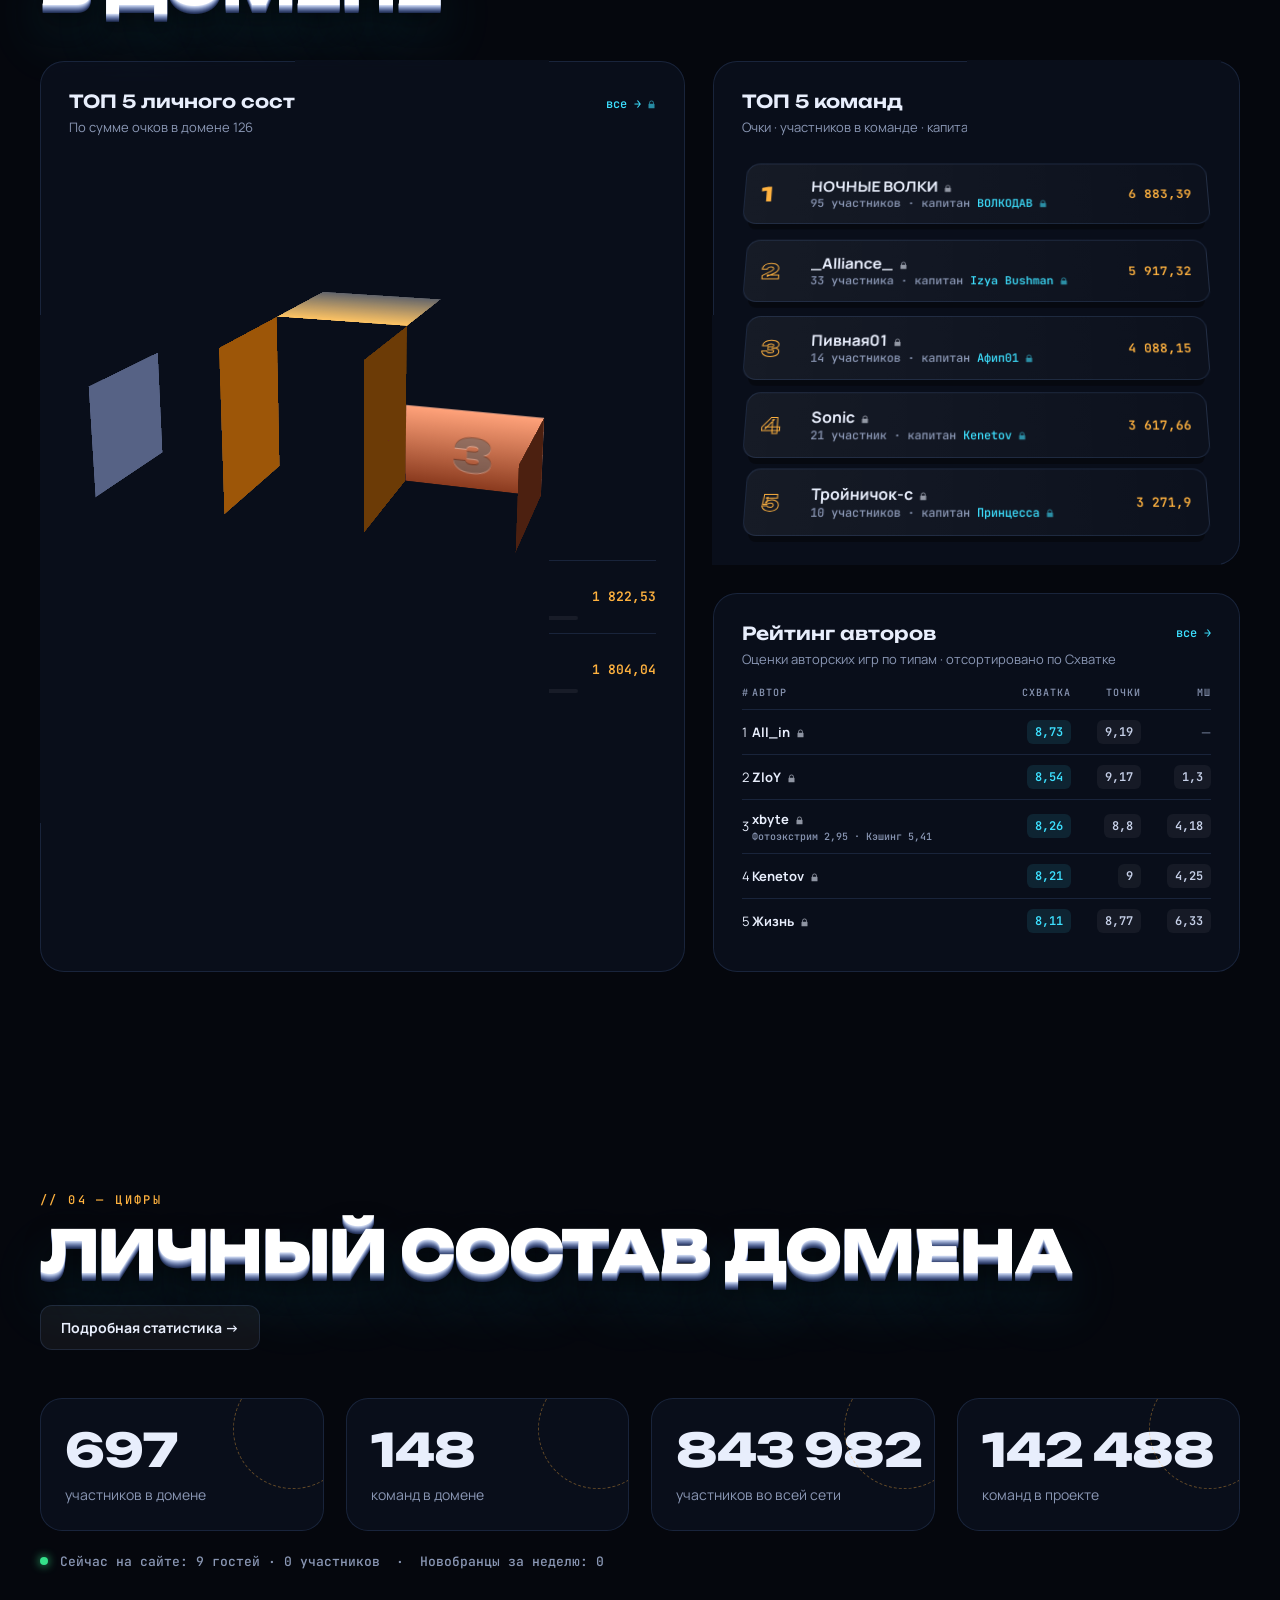
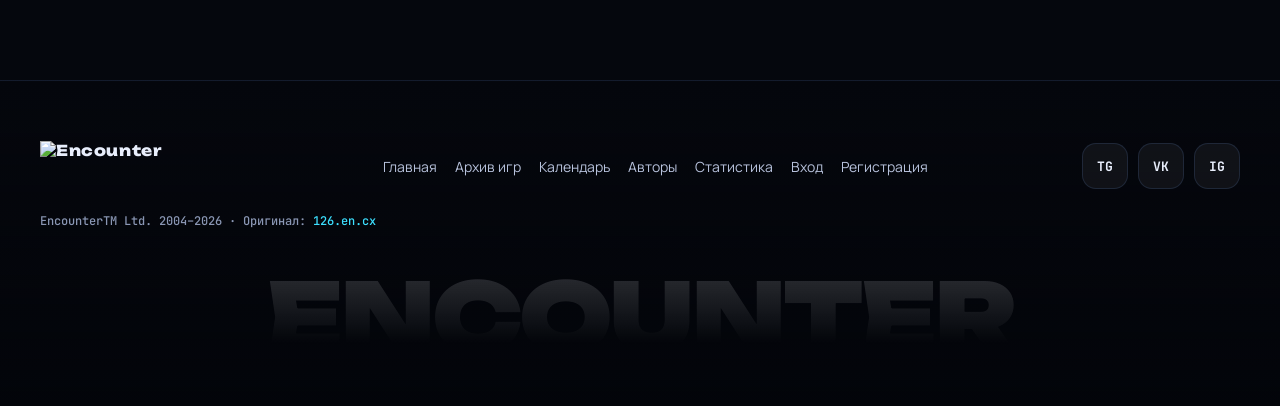
==== commit 2062a4af: "Обложка для «***123» Co-Authored-By: Claude Opus 5 <noreply@anthropic.com>" ====
--- a/index.html
+++ b/index.html
@@ -3,13 +3,13 @@
 <head>
 <meta charset="UTF-8">
 <meta name="viewport" content="width=device-width, initial-scale=1">
-<script>/* свежая версия: если открыта устаревшая копия (из кэша, по кнопке «Назад» или давно открытая вкладка) — перезагрузить новую */(function(V){function chk(){fetch('version.json?t='+Date.now(),{cache:'no-store'}).then(function(r){return r.json()}).then(function(j){if(j.v&&j.v!==V){var u=new URL(location.href);if(u.searchParams.get('_v')!==j.v){u.searchParams.set('_v',j.v);location.replace(u.href)}}})['catch'](function(){})}chk();addEventListener('pageshow',function(e){if(e.persisted)chk()});document.addEventListener('visibilitychange',function(){if(document.visibilityState==='visible')chk()})})('1990ee4-1789808905')</script>
+<script>/* свежая версия: если открыта устаревшая копия (из кэша, по кнопке «Назад» или давно открытая вкладка) — перезагрузить новую */(function(V){function chk(){fetch('version.json?t='+Date.now(),{cache:'no-store'}).then(function(r){return r.json()}).then(function(j){if(j.v&&j.v!==V){var u=new URL(location.href);if(u.searchParams.get('_v')!==j.v){u.searchParams.set('_v',j.v);location.replace(u.href)}}})['catch'](function(){})}chk();addEventListener('pageshow',function(e){if(e.persisted)chk()});document.addEventListener('visibilitychange',function(){if(document.visibilityState==='visible')chk()})})('3ffdae0-1789809950')</script>
 <title>Encounter 126 — КМВ</title>
 <link rel="preconnect" href="https://fonts.googleapis.com">
 <link rel="preconnect" href="https://fonts.gstatic.com" crossorigin>
 <link href="https://fonts.googleapis.com/css2?family=Unbounded:wght@400;600;800;900&family=Manrope:wght@400;500;600;700&family=JetBrains+Mono:wght@400;600&display=swap" rel="stylesheet">
-<link rel="stylesheet" href="assets/style.css?v=1990ee4-1789808905">
-<link rel="stylesheet" href="assets/pages.css?v=1990ee4-1789808905">
+<link rel="stylesheet" href="assets/style.css?v=3ffdae0-1789809950">
+<link rel="stylesheet" href="assets/pages.css?v=3ffdae0-1789809950">
 </head>
 <body data-page="home">
 
@@ -110,10 +110,10 @@
   </section>
 </main>
 
-<script src="data/home.js?v=1990ee4-1789808905"></script>
-<script src="data/games.js?v=1990ee4-1789808905"></script>
-<script src="data/authors.js?v=1990ee4-1789808905"></script>
-<script src="assets/app.js?v=1990ee4-1789808905"></script>
+<script src="data/home.js?v=3ffdae0-1789809950"></script>
+<script src="data/games.js?v=3ffdae0-1789809950"></script>
+<script src="data/authors.js?v=3ffdae0-1789809950"></script>
+<script src="assets/app.js?v=3ffdae0-1789809950"></script>
 <script>
 const H = window.EN_HOME, G = window.EN_GAMES.games, esc = EN.esc;
 
@@ -229,6 +229,6 @@
 ].map(([v, l, ry]) => `<div class="stat rv" style="--ry:${ry}deg"><div class="ring"></div><b data-n="${n(v)}">0</b><span>${l}</span></div>`).join('');
 document.getElementById('online').innerHTML = `<i></i>Сейчас на сайте: ${esc(S.guests)} ${EN.plural(n(S.guests), ['гость', 'гостя', 'гостей'])} · ${esc(S.online)} ${EN.plural(n(S.online), ['участник', 'участника', 'участников'])} &nbsp;·&nbsp; Новобранцы за неделю: ${esc(S.newbies)}`;
 </script>
-<script type="module" src="assets/scene.js?v=1990ee4-1789808905"></script>
+<script type="module" src="assets/scene.js?v=3ffdae0-1789809950"></script>
 </body>
 </html>
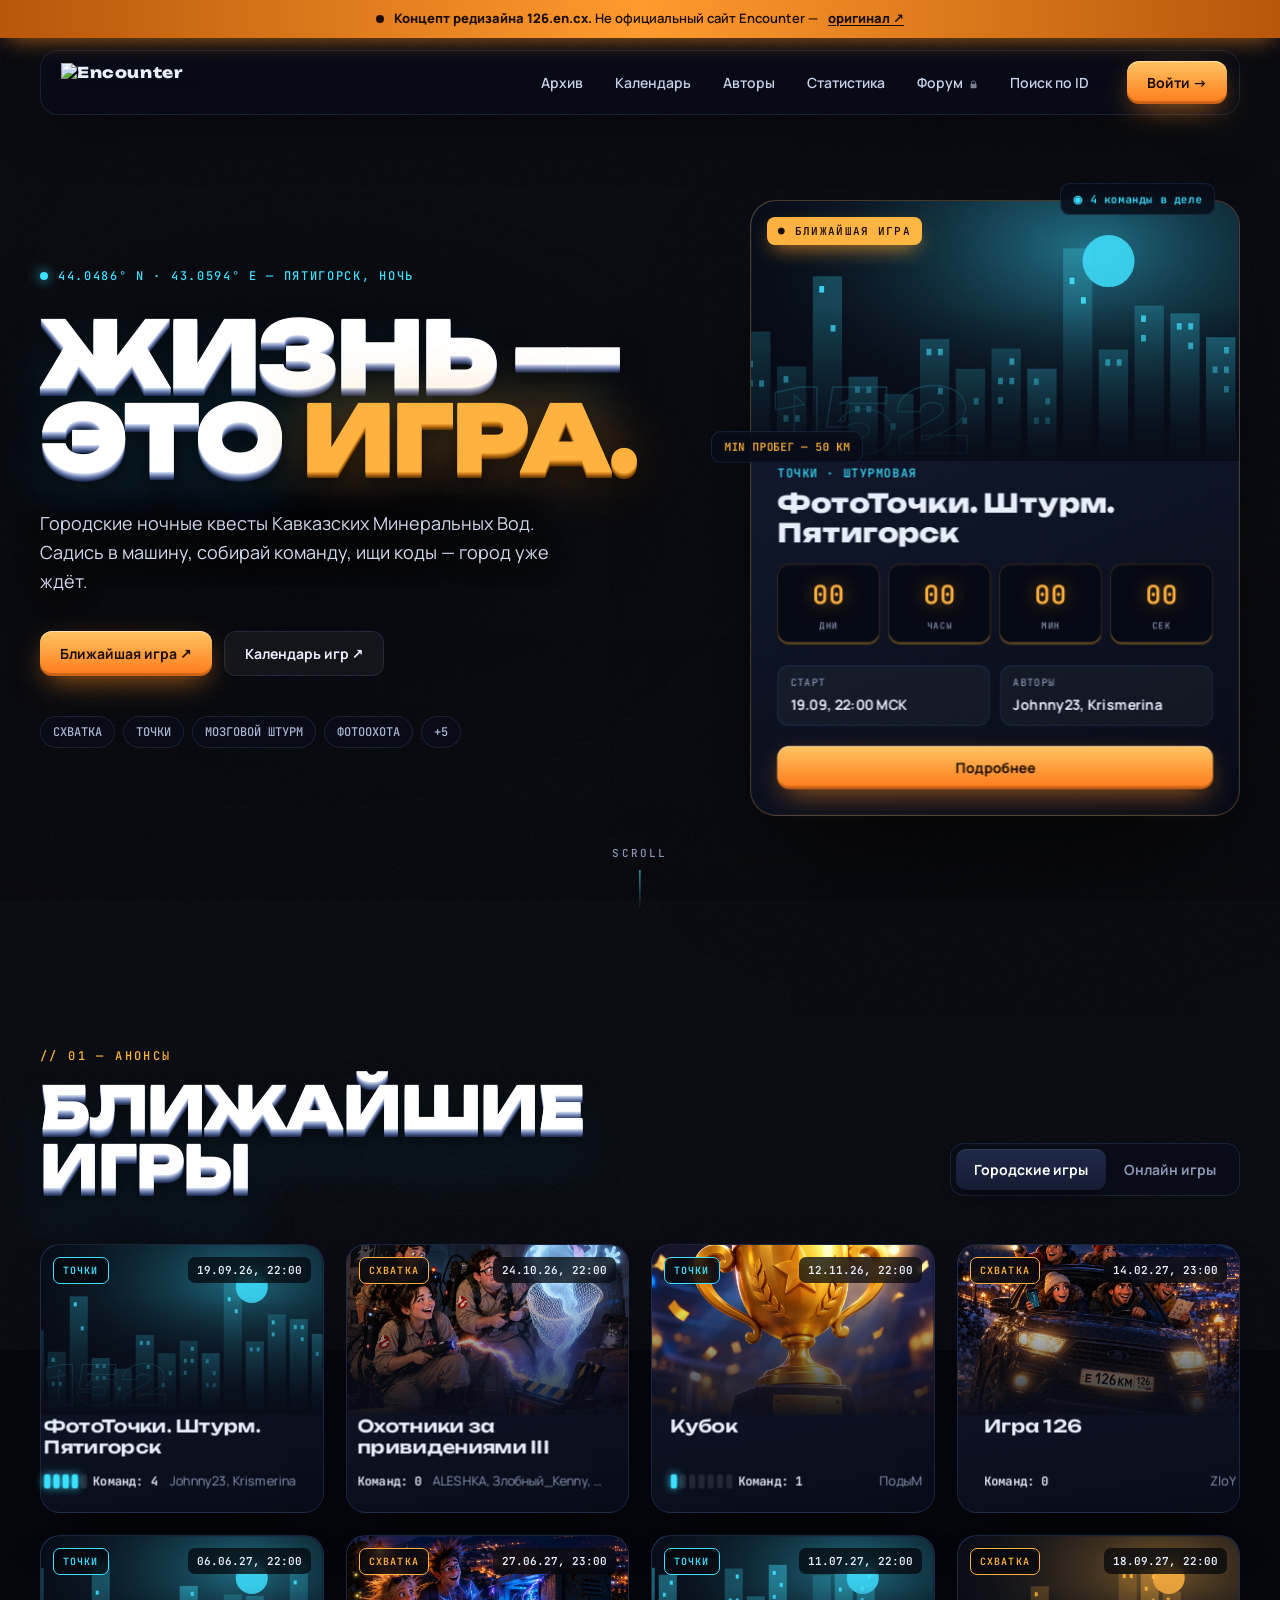
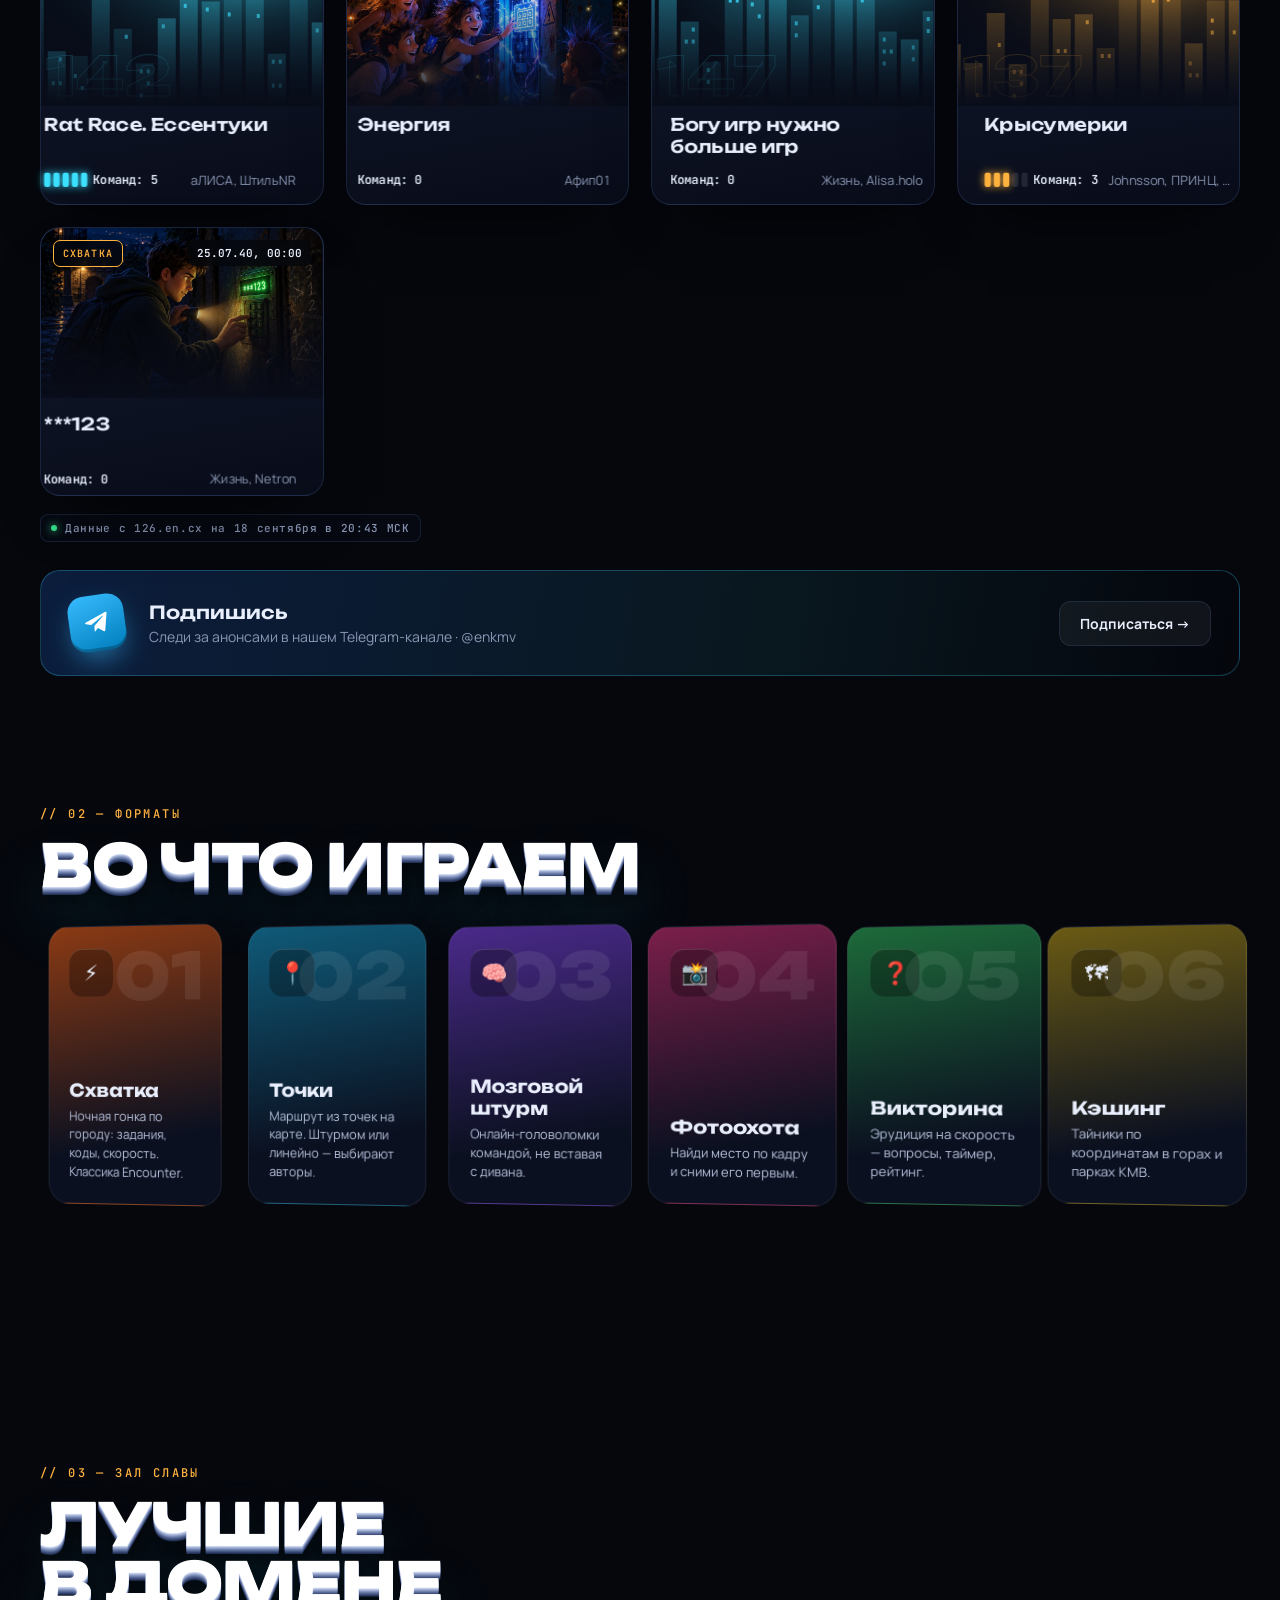
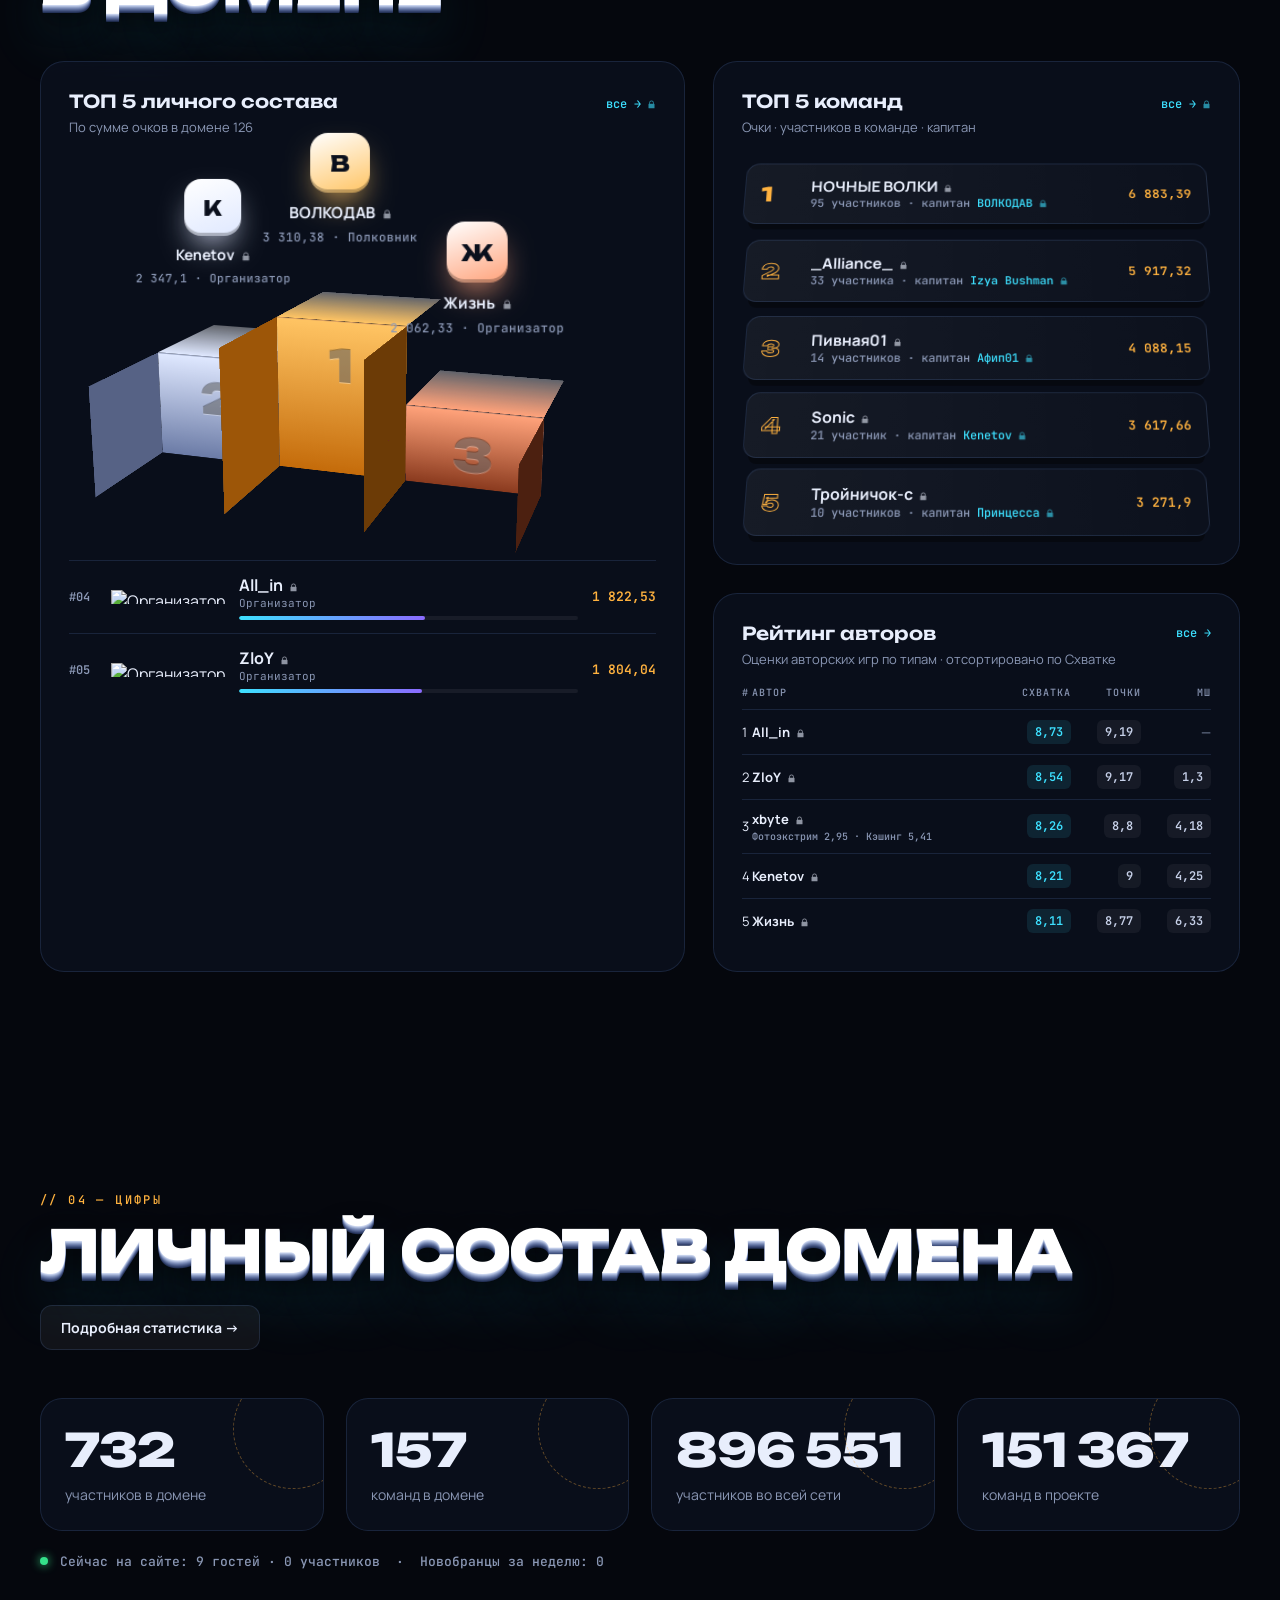
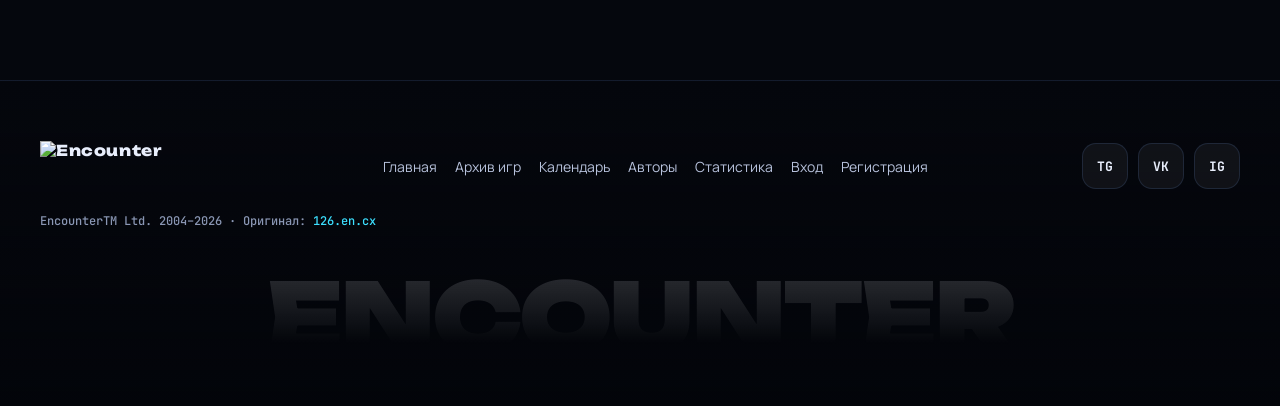
==== commit 01130e61: "Календарь ведёт на официальный календарь 126.en.cx (реальное время) Co-Authored-By: Claude Opus 5 <n" ====
--- a/index.html
+++ b/index.html
@@ -3,13 +3,13 @@
 <head>
 <meta charset="UTF-8">
 <meta name="viewport" content="width=device-width, initial-scale=1">
-<script>/* свежая версия: если открыта устаревшая копия (из кэша, по кнопке «Назад» или давно открытая вкладка) — перезагрузить новую */(function(V){function chk(){fetch('version.json?t='+Date.now(),{cache:'no-store'}).then(function(r){return r.json()}).then(function(j){if(j.v&&j.v!==V){var u=new URL(location.href);if(u.searchParams.get('_v')!==j.v){u.searchParams.set('_v',j.v);location.replace(u.href)}}})['catch'](function(){})}chk();addEventListener('pageshow',function(e){if(e.persisted)chk()});document.addEventListener('visibilitychange',function(){if(document.visibilityState==='visible')chk()})})('3ffdae0-1789809950')</script>
+<script>/* свежая версия: если открыта устаревшая копия (из кэша, по кнопке «Назад» или давно открытая вкладка) — перезагрузить новую */(function(V){function chk(){fetch('version.json?t='+Date.now(),{cache:'no-store'}).then(function(r){return r.json()}).then(function(j){if(j.v&&j.v!==V){var u=new URL(location.href);if(u.searchParams.get('_v')!==j.v){u.searchParams.set('_v',j.v);location.replace(u.href)}}})['catch'](function(){})}chk();addEventListener('pageshow',function(e){if(e.persisted)chk()});document.addEventListener('visibilitychange',function(){if(document.visibilityState==='visible')chk()})})('2062a4a-1789811192')</script>
 <title>Encounter 126 — КМВ</title>
 <link rel="preconnect" href="https://fonts.googleapis.com">
 <link rel="preconnect" href="https://fonts.gstatic.com" crossorigin>
 <link href="https://fonts.googleapis.com/css2?family=Unbounded:wght@400;600;800;900&family=Manrope:wght@400;500;600;700&family=JetBrains+Mono:wght@400;600&display=swap" rel="stylesheet">
-<link rel="stylesheet" href="assets/style.css?v=3ffdae0-1789809950">
-<link rel="stylesheet" href="assets/pages.css?v=3ffdae0-1789809950">
+<link rel="stylesheet" href="assets/style.css?v=2062a4a-1789811192">
+<link rel="stylesheet" href="assets/pages.css?v=2062a4a-1789811192">
 </head>
 <body data-page="home">
 
@@ -23,7 +23,7 @@
         <p class="lead">Городские ночные квесты Кавказских Минеральных Вод. Садись в машину, собирай команду, ищи коды — город уже ждёт.</p>
         <div class="hero-cta">
           <a class="btn btn-amber" id="heroPlay" href="#games">Ближайшая игра ↗</a>
-          <a class="btn btn-ghost" href="calendar.html">Календарь игр</a>
+          <a class="btn btn-ghost" href="https://126.en.cx/GameCalendar.aspx">Календарь игр ↗</a>
         </div>
         <div class="chips">
           <span class="chip">СХВАТКА</span><span class="chip">ТОЧКИ</span><span class="chip">МОЗГОВОЙ ШТУРМ</span><span class="chip">ФОТООХОТА</span><span class="chip">+5</span>
@@ -60,12 +60,12 @@
     <div class="wrap">
       <div class="rv"><div class="eyebrow">// 02 — Форматы</div><h2 class="extrude">Во что играем</h2></div>
       <div class="types rv">
-        <a class="type" style="--c:#8a3a14" href="calendar.html?zone=Real"><div class="ic">⚡</div><div class="glyph">01</div><h6>Схватка</h6><p>Ночная гонка по городу: задания, коды, скорость. Классика Encounter.</p></a>
-        <a class="type" style="--c:#0f5a78" href="calendar.html?zone=Points"><div class="ic">📍</div><div class="glyph">02</div><h6>Точки</h6><p>Маршрут из точек на карте. Штурмом или линейно — выбирают авторы.</p></a>
-        <a class="type" style="--c:#4a2a8a" href="calendar.html?zone=Virtual"><div class="ic">🧠</div><div class="glyph">03</div><h6>Мозговой штурм</h6><p>Онлайн-головоломки командой, не вставая с дивана.</p></a>
-        <a class="type" style="--c:#7a1f4a" href="calendar.html?zone=PhotoHunt"><div class="ic">📸</div><div class="glyph">04</div><h6>Фотоохота</h6><p>Найди место по кадру и сними его первым.</p></a>
-        <a class="type" style="--c:#1d6a3a" href="calendar.html?zone=Quiz"><div class="ic">❓</div><div class="glyph">05</div><h6>Викторина</h6><p>Эрудиция на скорость — вопросы, таймер, рейтинг.</p></a>
-        <a class="type" style="--c:#6a5a14" href="calendar.html?zone=Caching"><div class="ic">🗺</div><div class="glyph">06</div><h6>Кэшинг</h6><p>Тайники по координатам в горах и парках КМВ.</p></a>
+        <a class="type" style="--c:#8a3a14" href="https://126.en.cx/GameCalendar.aspx?zone=Real&amp;status=Coming"><div class="ic">⚡</div><div class="glyph">01</div><h6>Схватка</h6><p>Ночная гонка по городу: задания, коды, скорость. Классика Encounter.</p></a>
+        <a class="type" style="--c:#0f5a78" href="https://126.en.cx/GameCalendar.aspx?zone=Points&amp;status=Coming"><div class="ic">📍</div><div class="glyph">02</div><h6>Точки</h6><p>Маршрут из точек на карте. Штурмом или линейно — выбирают авторы.</p></a>
+        <a class="type" style="--c:#4a2a8a" href="https://126.en.cx/GameCalendar.aspx?zone=Virtual&amp;status=Coming"><div class="ic">🧠</div><div class="glyph">03</div><h6>Мозговой штурм</h6><p>Онлайн-головоломки командой, не вставая с дивана.</p></a>
+        <a class="type" style="--c:#7a1f4a" href="https://126.en.cx/GameCalendar.aspx?zone=PhotoHunt&amp;status=Coming"><div class="ic">📸</div><div class="glyph">04</div><h6>Фотоохота</h6><p>Найди место по кадру и сними его первым.</p></a>
+        <a class="type" style="--c:#1d6a3a" href="https://126.en.cx/GameCalendar.aspx?zone=Quiz&amp;status=Coming"><div class="ic">❓</div><div class="glyph">05</div><h6>Викторина</h6><p>Эрудиция на скорость — вопросы, таймер, рейтинг.</p></a>
+        <a class="type" style="--c:#6a5a14" href="https://126.en.cx/GameCalendar.aspx?zone=Caching&amp;status=Coming"><div class="ic">🗺</div><div class="glyph">06</div><h6>Кэшинг</h6><p>Тайники по координатам в горах и парках КМВ.</p></a>
       </div>
     </div>
   </section>
@@ -110,10 +110,10 @@
   </section>
 </main>
 
-<script src="data/home.js?v=3ffdae0-1789809950"></script>
-<script src="data/games.js?v=3ffdae0-1789809950"></script>
-<script src="data/authors.js?v=3ffdae0-1789809950"></script>
-<script src="assets/app.js?v=3ffdae0-1789809950"></script>
+<script src="data/home.js?v=2062a4a-1789811192"></script>
+<script src="data/games.js?v=2062a4a-1789811192"></script>
+<script src="data/authors.js?v=2062a4a-1789811192"></script>
+<script src="assets/app.js?v=2062a4a-1789811192"></script>
 <script>
 const H = window.EN_HOME, G = window.EN_GAMES.games, esc = EN.esc;
 
@@ -229,6 +229,6 @@
 ].map(([v, l, ry]) => `<div class="stat rv" style="--ry:${ry}deg"><div class="ring"></div><b data-n="${n(v)}">0</b><span>${l}</span></div>`).join('');
 document.getElementById('online').innerHTML = `<i></i>Сейчас на сайте: ${esc(S.guests)} ${EN.plural(n(S.guests), ['гость', 'гостя', 'гостей'])} · ${esc(S.online)} ${EN.plural(n(S.online), ['участник', 'участника', 'участников'])} &nbsp;·&nbsp; Новобранцы за неделю: ${esc(S.newbies)}`;
 </script>
-<script type="module" src="assets/scene.js?v=3ffdae0-1789809950"></script>
+<script type="module" src="assets/scene.js?v=2062a4a-1789811192"></script>
 </body>
 </html>
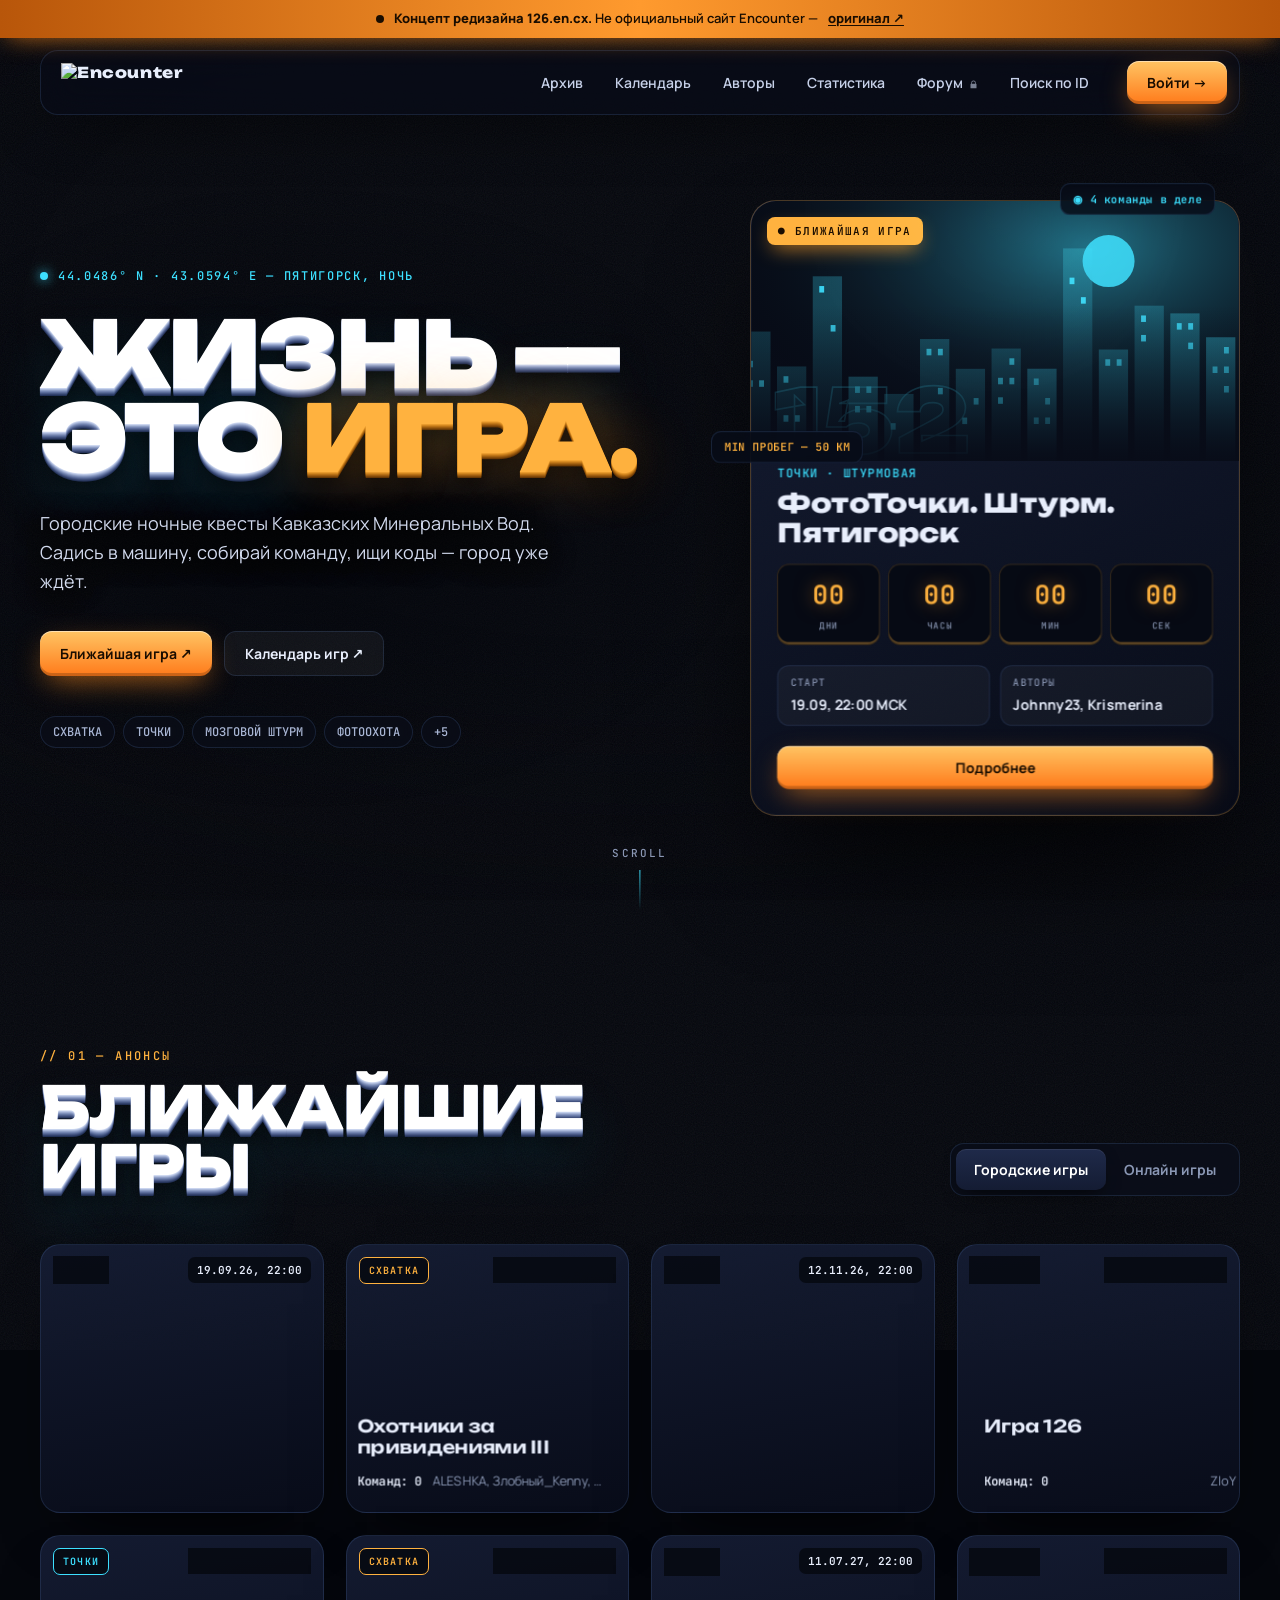
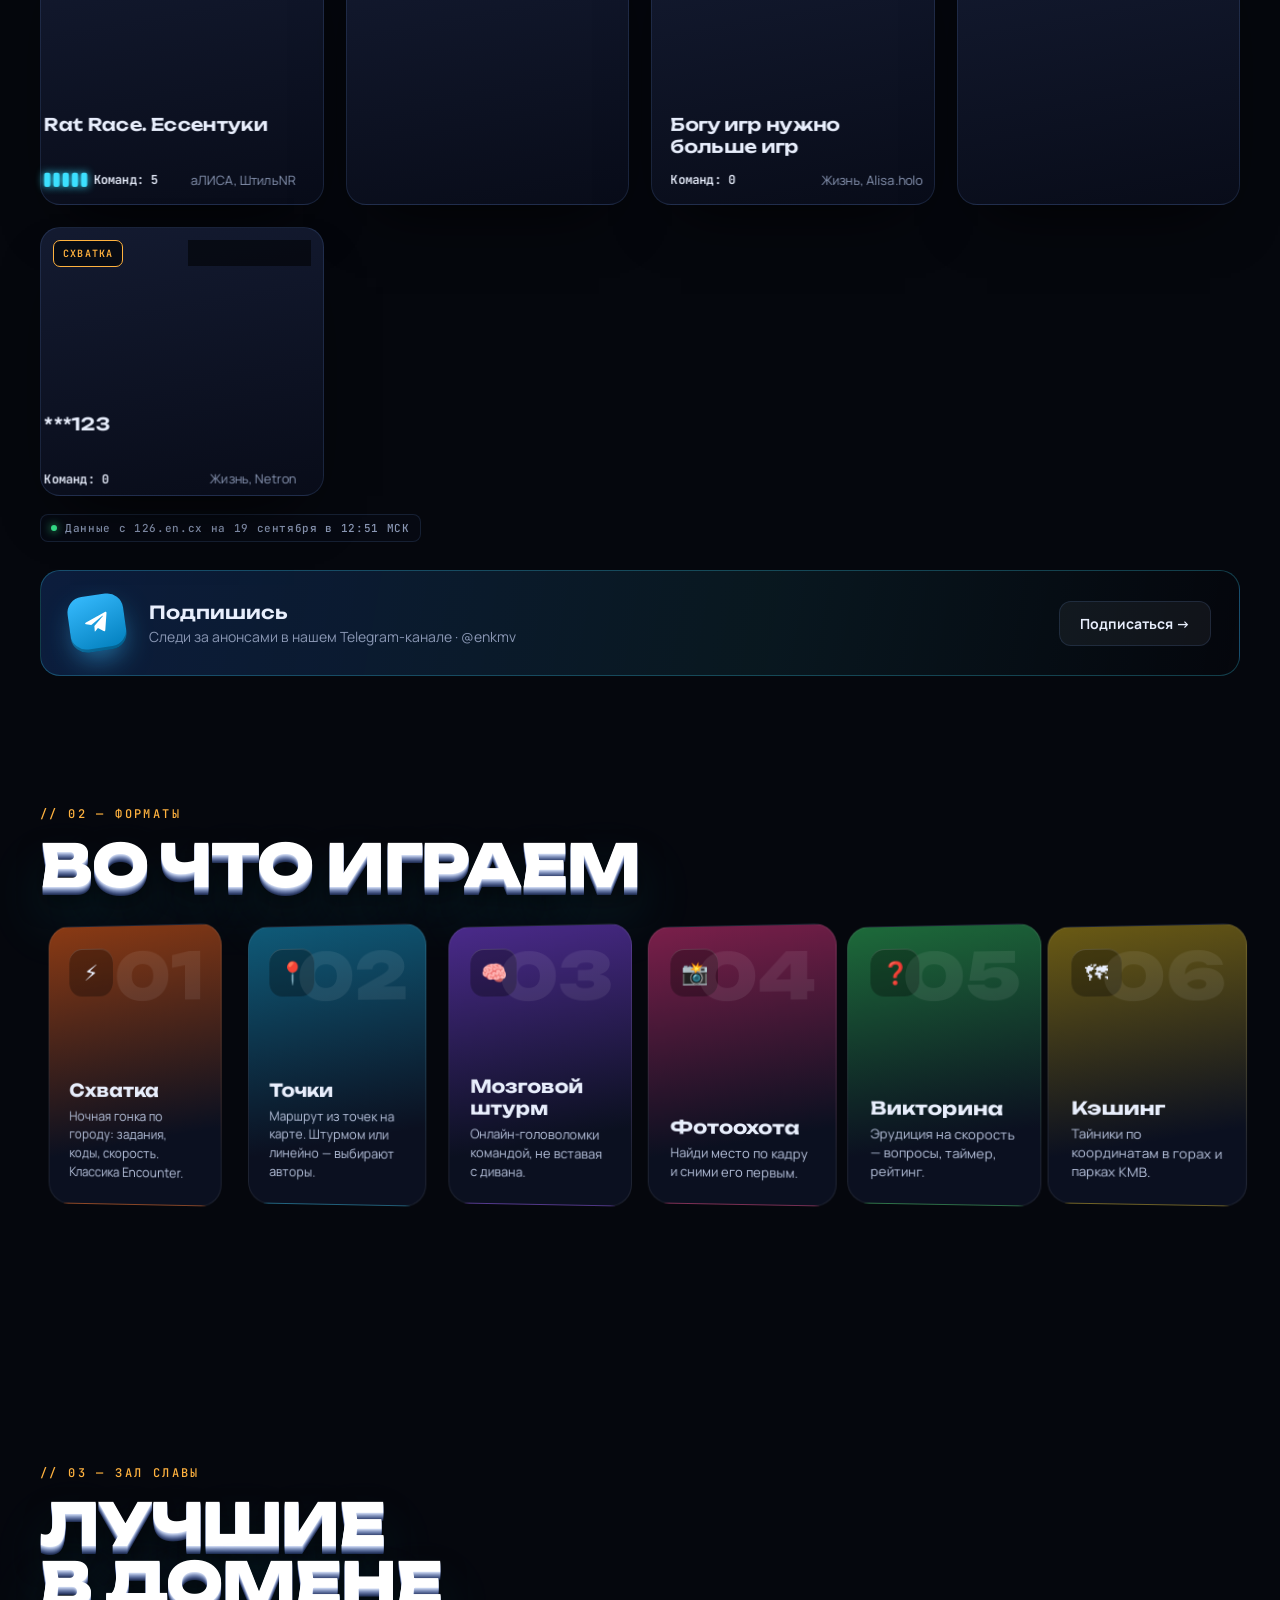
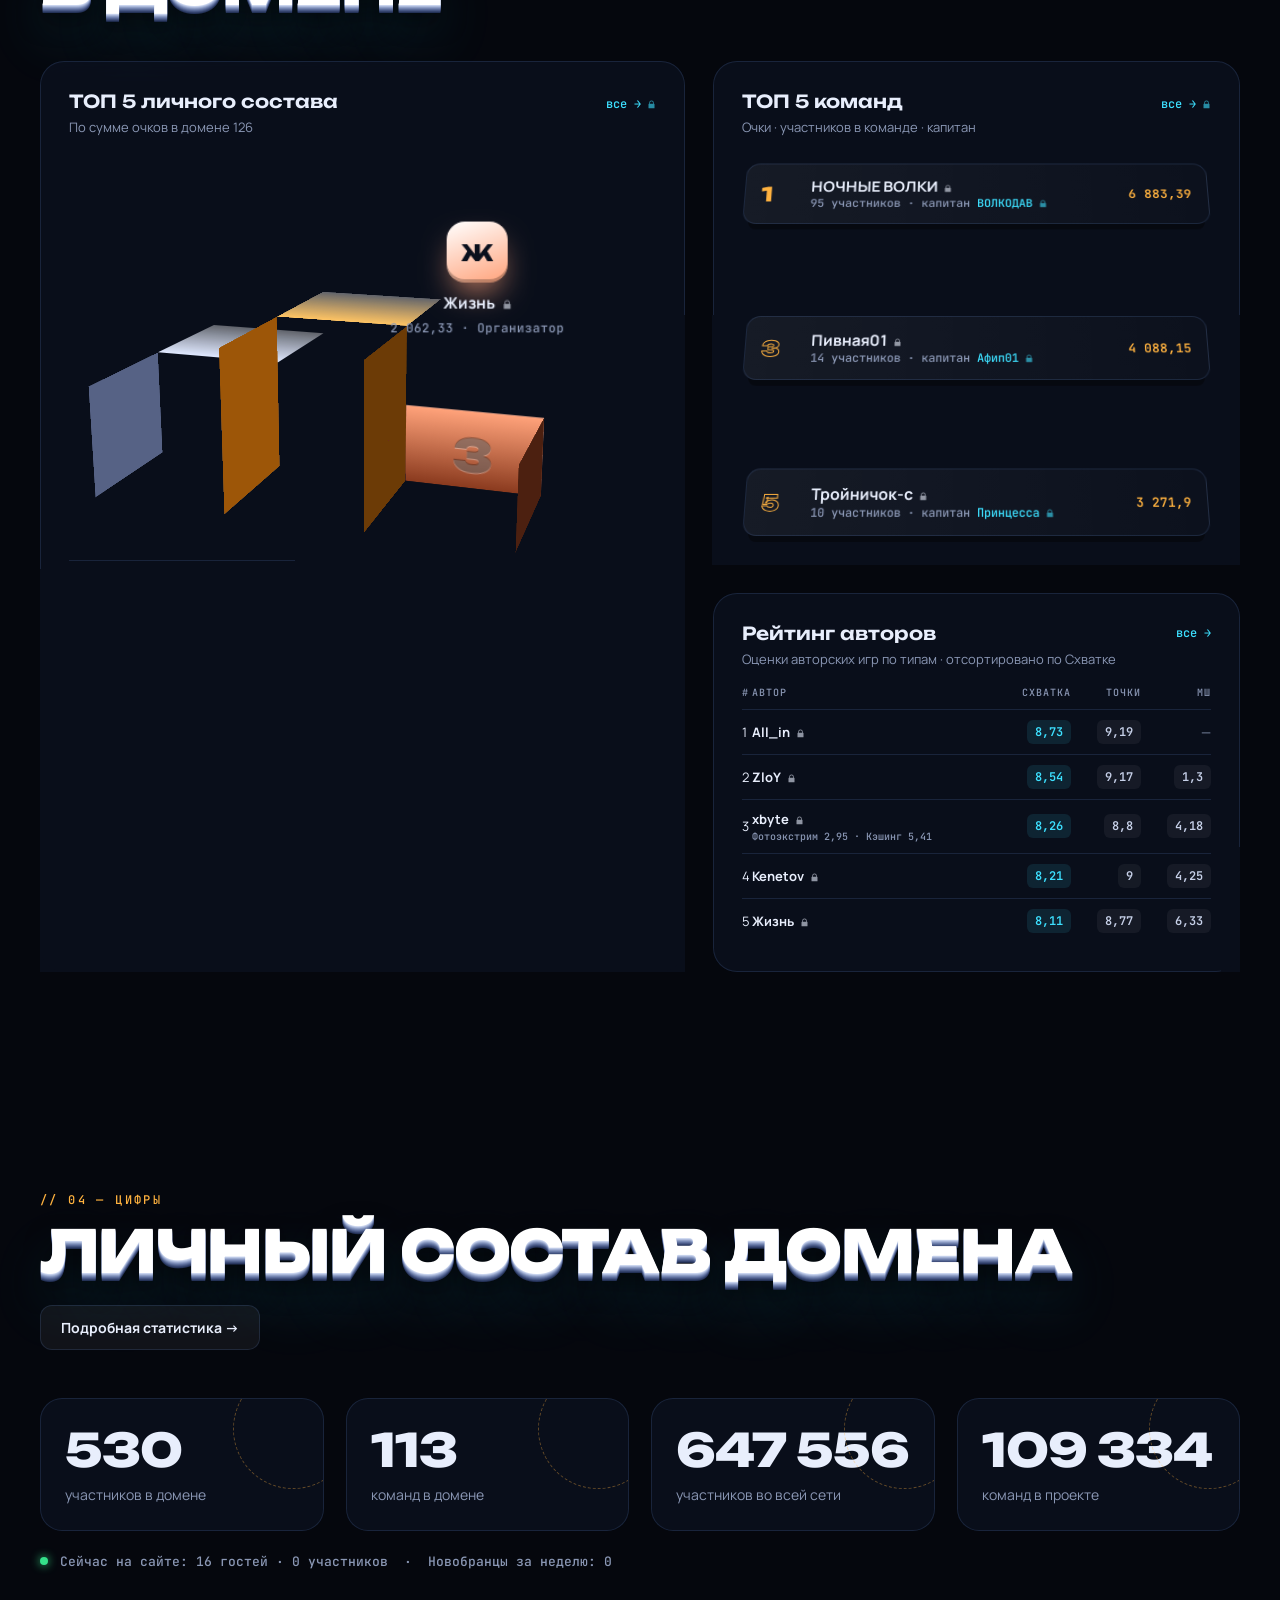
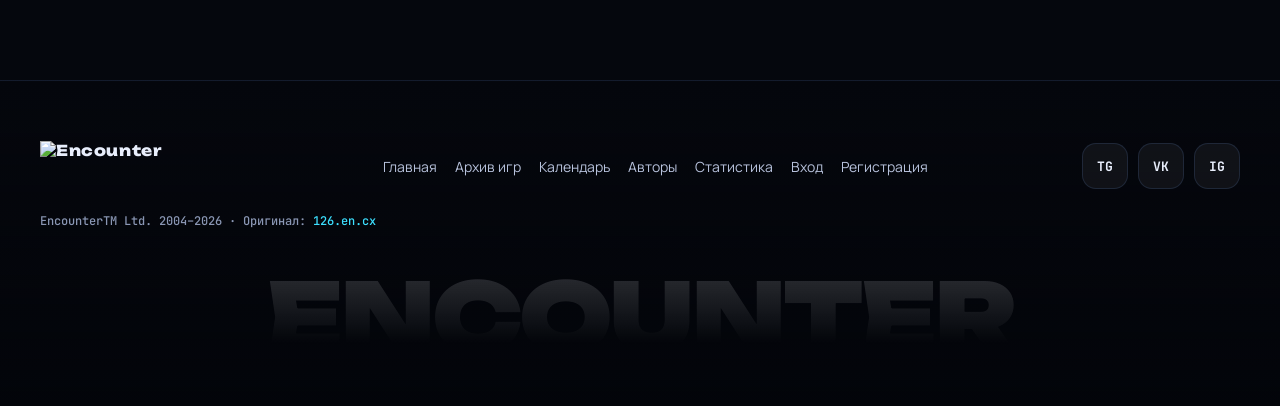
==== commit 707b7bf9: "Свежие данные с 126.en.cx + проверка tools/verify.py (3604 значения, 0 расхождений) Co-Authored-By: " ====
--- a/index.html
+++ b/index.html
@@ -3,13 +3,13 @@
 <head>
 <meta charset="UTF-8">
 <meta name="viewport" content="width=device-width, initial-scale=1">
-<script>/* свежая версия: если открыта устаревшая копия (из кэша, по кнопке «Назад» или давно открытая вкладка) — перезагрузить новую */(function(V){function chk(){fetch('version.json?t='+Date.now(),{cache:'no-store'}).then(function(r){return r.json()}).then(function(j){if(j.v&&j.v!==V){var u=new URL(location.href);if(u.searchParams.get('_v')!==j.v){u.searchParams.set('_v',j.v);location.replace(u.href)}}})['catch'](function(){})}chk();addEventListener('pageshow',function(e){if(e.persisted)chk()});document.addEventListener('visibilitychange',function(){if(document.visibilityState==='visible')chk()})})('2062a4a-1789811192')</script>
+<script>/* свежая версия: если открыта устаревшая копия (из кэша, по кнопке «Назад» или давно открытая вкладка) — перезагрузить новую */(function(V){function chk(){fetch('version.json?t='+Date.now(),{cache:'no-store'}).then(function(r){return r.json()}).then(function(j){if(j.v&&j.v!==V){var u=new URL(location.href);if(u.searchParams.get('_v')!==j.v){u.searchParams.set('_v',j.v);location.replace(u.href)}}})['catch'](function(){})}chk();addEventListener('pageshow',function(e){if(e.persisted)chk()});document.addEventListener('visibilitychange',function(){if(document.visibilityState==='visible')chk()})})('01130e6-1789811747')</script>
 <title>Encounter 126 — КМВ</title>
 <link rel="preconnect" href="https://fonts.googleapis.com">
 <link rel="preconnect" href="https://fonts.gstatic.com" crossorigin>
 <link href="https://fonts.googleapis.com/css2?family=Unbounded:wght@400;600;800;900&family=Manrope:wght@400;500;600;700&family=JetBrains+Mono:wght@400;600&display=swap" rel="stylesheet">
-<link rel="stylesheet" href="assets/style.css?v=2062a4a-1789811192">
-<link rel="stylesheet" href="assets/pages.css?v=2062a4a-1789811192">
+<link rel="stylesheet" href="assets/style.css?v=01130e6-1789811747">
+<link rel="stylesheet" href="assets/pages.css?v=01130e6-1789811747">
 </head>
 <body data-page="home">
 
@@ -110,10 +110,10 @@
   </section>
 </main>
 
-<script src="data/home.js?v=2062a4a-1789811192"></script>
-<script src="data/games.js?v=2062a4a-1789811192"></script>
-<script src="data/authors.js?v=2062a4a-1789811192"></script>
-<script src="assets/app.js?v=2062a4a-1789811192"></script>
+<script src="data/home.js?v=01130e6-1789811747"></script>
+<script src="data/games.js?v=01130e6-1789811747"></script>
+<script src="data/authors.js?v=01130e6-1789811747"></script>
+<script src="assets/app.js?v=01130e6-1789811747"></script>
 <script>
 const H = window.EN_HOME, G = window.EN_GAMES.games, esc = EN.esc;
 
@@ -229,6 +229,6 @@
 ].map(([v, l, ry]) => `<div class="stat rv" style="--ry:${ry}deg"><div class="ring"></div><b data-n="${n(v)}">0</b><span>${l}</span></div>`).join('');
 document.getElementById('online').innerHTML = `<i></i>Сейчас на сайте: ${esc(S.guests)} ${EN.plural(n(S.guests), ['гость', 'гостя', 'гостей'])} · ${esc(S.online)} ${EN.plural(n(S.online), ['участник', 'участника', 'участников'])} &nbsp;·&nbsp; Новобранцы за неделю: ${esc(S.newbies)}`;
 </script>
-<script type="module" src="assets/scene.js?v=2062a4a-1789811192"></script>
+<script type="module" src="assets/scene.js?v=01130e6-1789811747"></script>
 </body>
 </html>
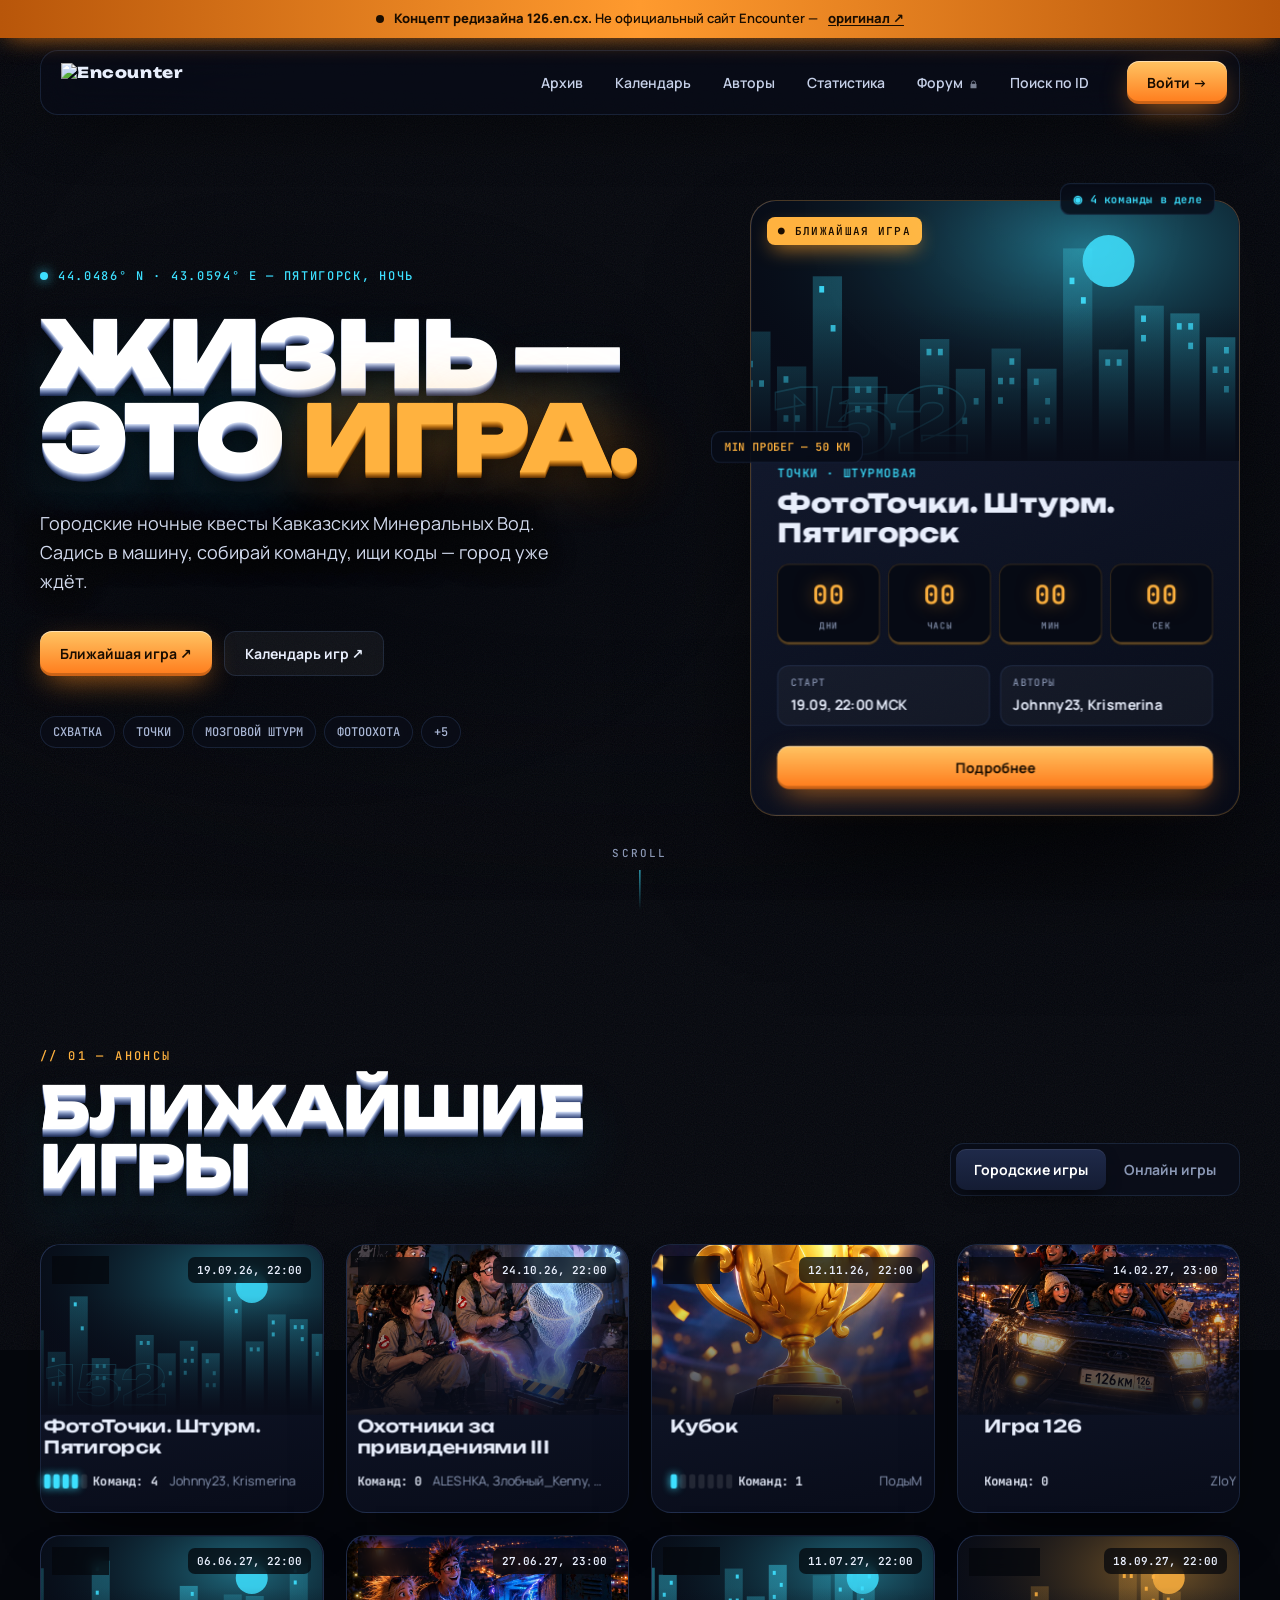
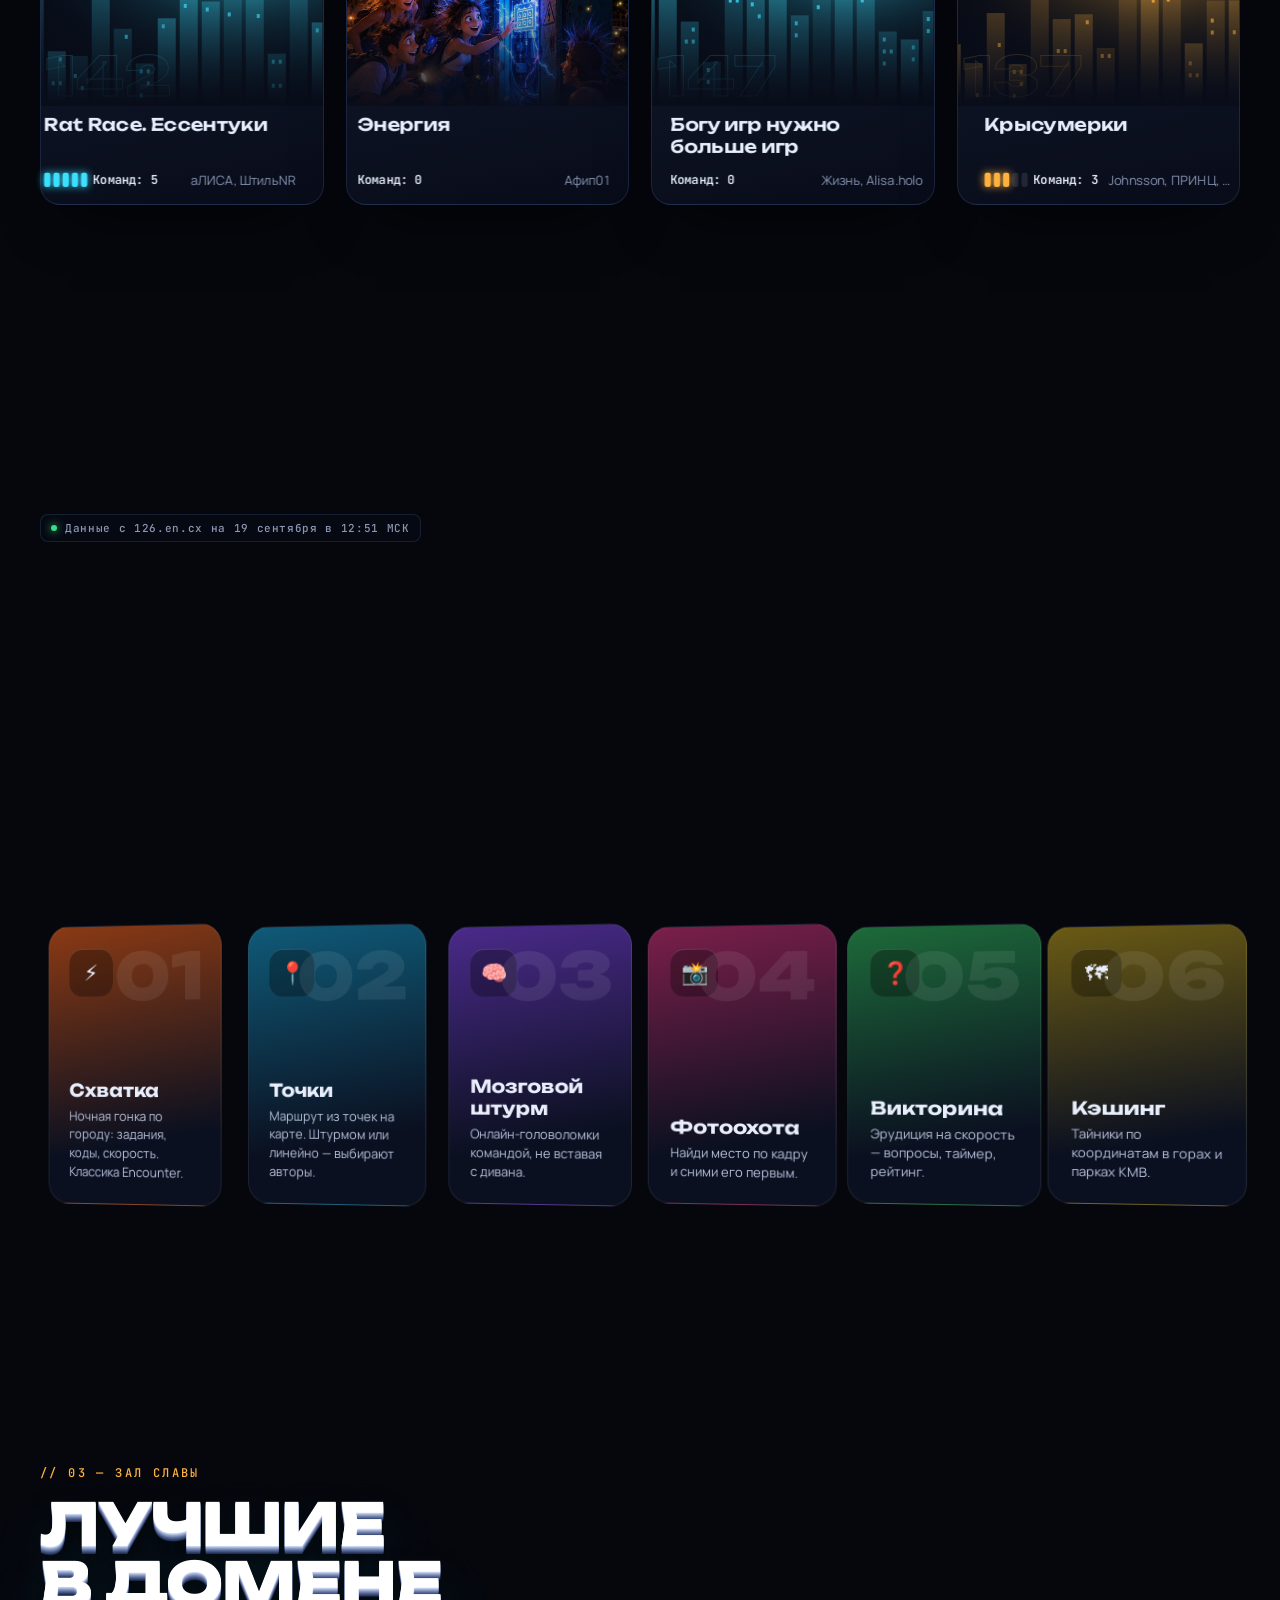
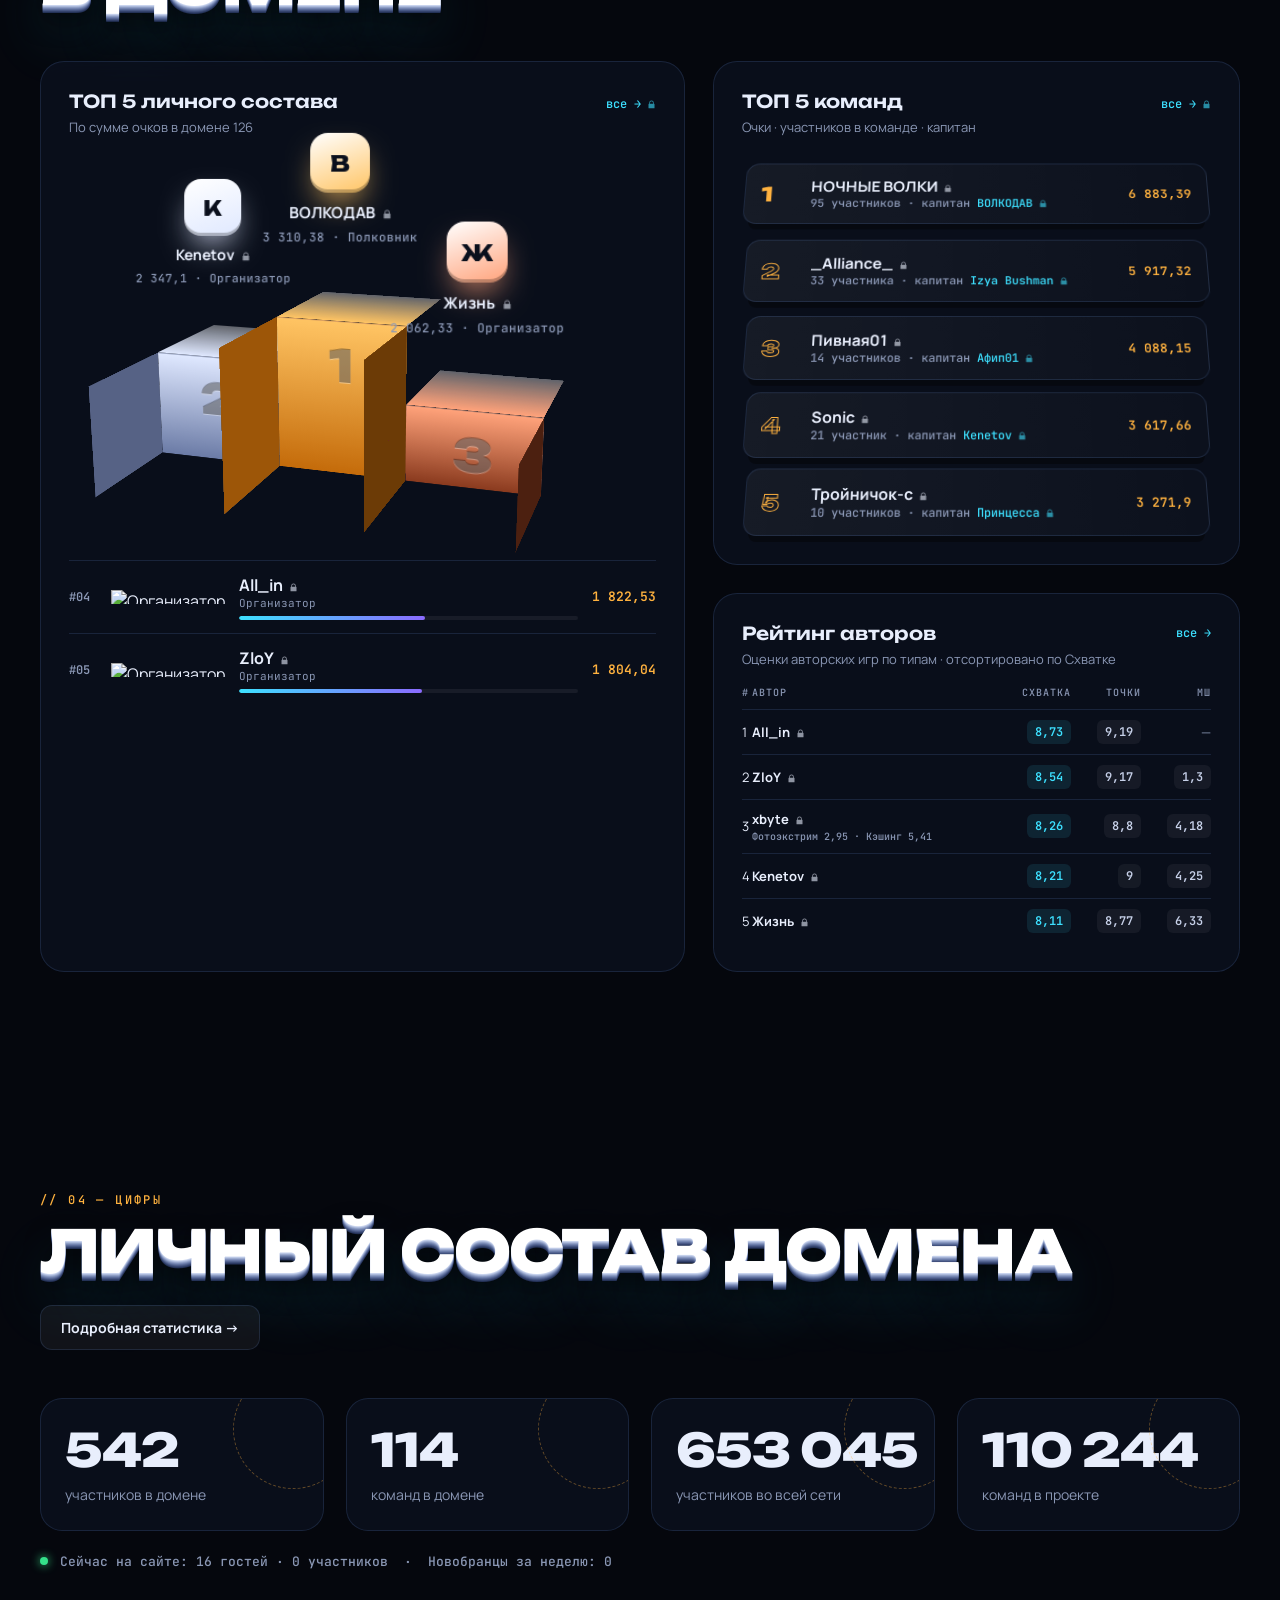
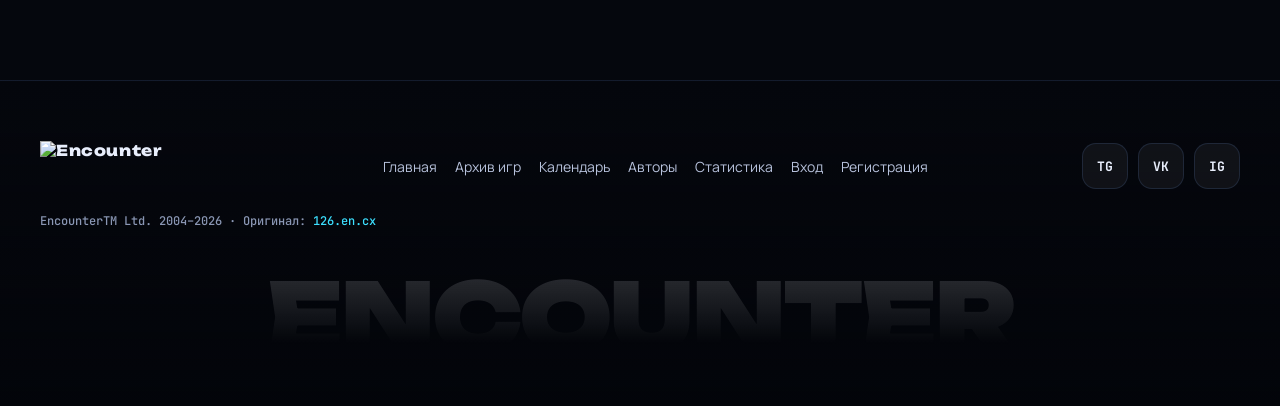
==== commit aa2f2477: "Иконка вкладки Encounter (как на исходнике) Co-Authored-By: Claude Opus 5 <noreply@anthropic.com>" ====
--- a/index.html
+++ b/index.html
@@ -3,13 +3,14 @@
 <head>
 <meta charset="UTF-8">
 <meta name="viewport" content="width=device-width, initial-scale=1">
-<script>/* свежая версия: если открыта устаревшая копия (из кэша, по кнопке «Назад» или давно открытая вкладка) — перезагрузить новую */(function(V){function chk(){fetch('version.json?t='+Date.now(),{cache:'no-store'}).then(function(r){return r.json()}).then(function(j){if(j.v&&j.v!==V){var u=new URL(location.href);if(u.searchParams.get('_v')!==j.v){u.searchParams.set('_v',j.v);location.replace(u.href)}}})['catch'](function(){})}chk();addEventListener('pageshow',function(e){if(e.persisted)chk()});document.addEventListener('visibilitychange',function(){if(document.visibilityState==='visible')chk()})})('01130e6-1789811747')</script>
+<script>/* свежая версия: если открыта устаревшая копия (из кэша, по кнопке «Назад» или давно открытая вкладка) — перезагрузить новую */(function(V){function chk(){fetch('version.json?t='+Date.now(),{cache:'no-store'}).then(function(r){return r.json()}).then(function(j){if(j.v&&j.v!==V){var u=new URL(location.href);if(u.searchParams.get('_v')!==j.v){u.searchParams.set('_v',j.v);location.replace(u.href)}}})['catch'](function(){})}chk();addEventListener('pageshow',function(e){if(e.persisted)chk()});document.addEventListener('visibilitychange',function(){if(document.visibilityState==='visible')chk()})})('707b7bf-1789811928')</script>
 <title>Encounter 126 — КМВ</title>
+<link rel="icon" href="https://cdn.endata.cx/images/favicon.ico" type="image/x-icon">
 <link rel="preconnect" href="https://fonts.googleapis.com">
 <link rel="preconnect" href="https://fonts.gstatic.com" crossorigin>
 <link href="https://fonts.googleapis.com/css2?family=Unbounded:wght@400;600;800;900&family=Manrope:wght@400;500;600;700&family=JetBrains+Mono:wght@400;600&display=swap" rel="stylesheet">
-<link rel="stylesheet" href="assets/style.css?v=01130e6-1789811747">
-<link rel="stylesheet" href="assets/pages.css?v=01130e6-1789811747">
+<link rel="stylesheet" href="assets/style.css?v=707b7bf-1789811928">
+<link rel="stylesheet" href="assets/pages.css?v=707b7bf-1789811928">
 </head>
 <body data-page="home">
 
@@ -110,10 +111,10 @@
   </section>
 </main>
 
-<script src="data/home.js?v=01130e6-1789811747"></script>
-<script src="data/games.js?v=01130e6-1789811747"></script>
-<script src="data/authors.js?v=01130e6-1789811747"></script>
-<script src="assets/app.js?v=01130e6-1789811747"></script>
+<script src="data/home.js?v=707b7bf-1789811928"></script>
+<script src="data/games.js?v=707b7bf-1789811928"></script>
+<script src="data/authors.js?v=707b7bf-1789811928"></script>
+<script src="assets/app.js?v=707b7bf-1789811928"></script>
 <script>
 const H = window.EN_HOME, G = window.EN_GAMES.games, esc = EN.esc;
 
@@ -229,6 +230,6 @@
 ].map(([v, l, ry]) => `<div class="stat rv" style="--ry:${ry}deg"><div class="ring"></div><b data-n="${n(v)}">0</b><span>${l}</span></div>`).join('');
 document.getElementById('online').innerHTML = `<i></i>Сейчас на сайте: ${esc(S.guests)} ${EN.plural(n(S.guests), ['гость', 'гостя', 'гостей'])} · ${esc(S.online)} ${EN.plural(n(S.online), ['участник', 'участника', 'участников'])} &nbsp;·&nbsp; Новобранцы за неделю: ${esc(S.newbies)}`;
 </script>
-<script type="module" src="assets/scene.js?v=01130e6-1789811747"></script>
+<script type="module" src="assets/scene.js?v=707b7bf-1789811928"></script>
 </body>
 </html>
